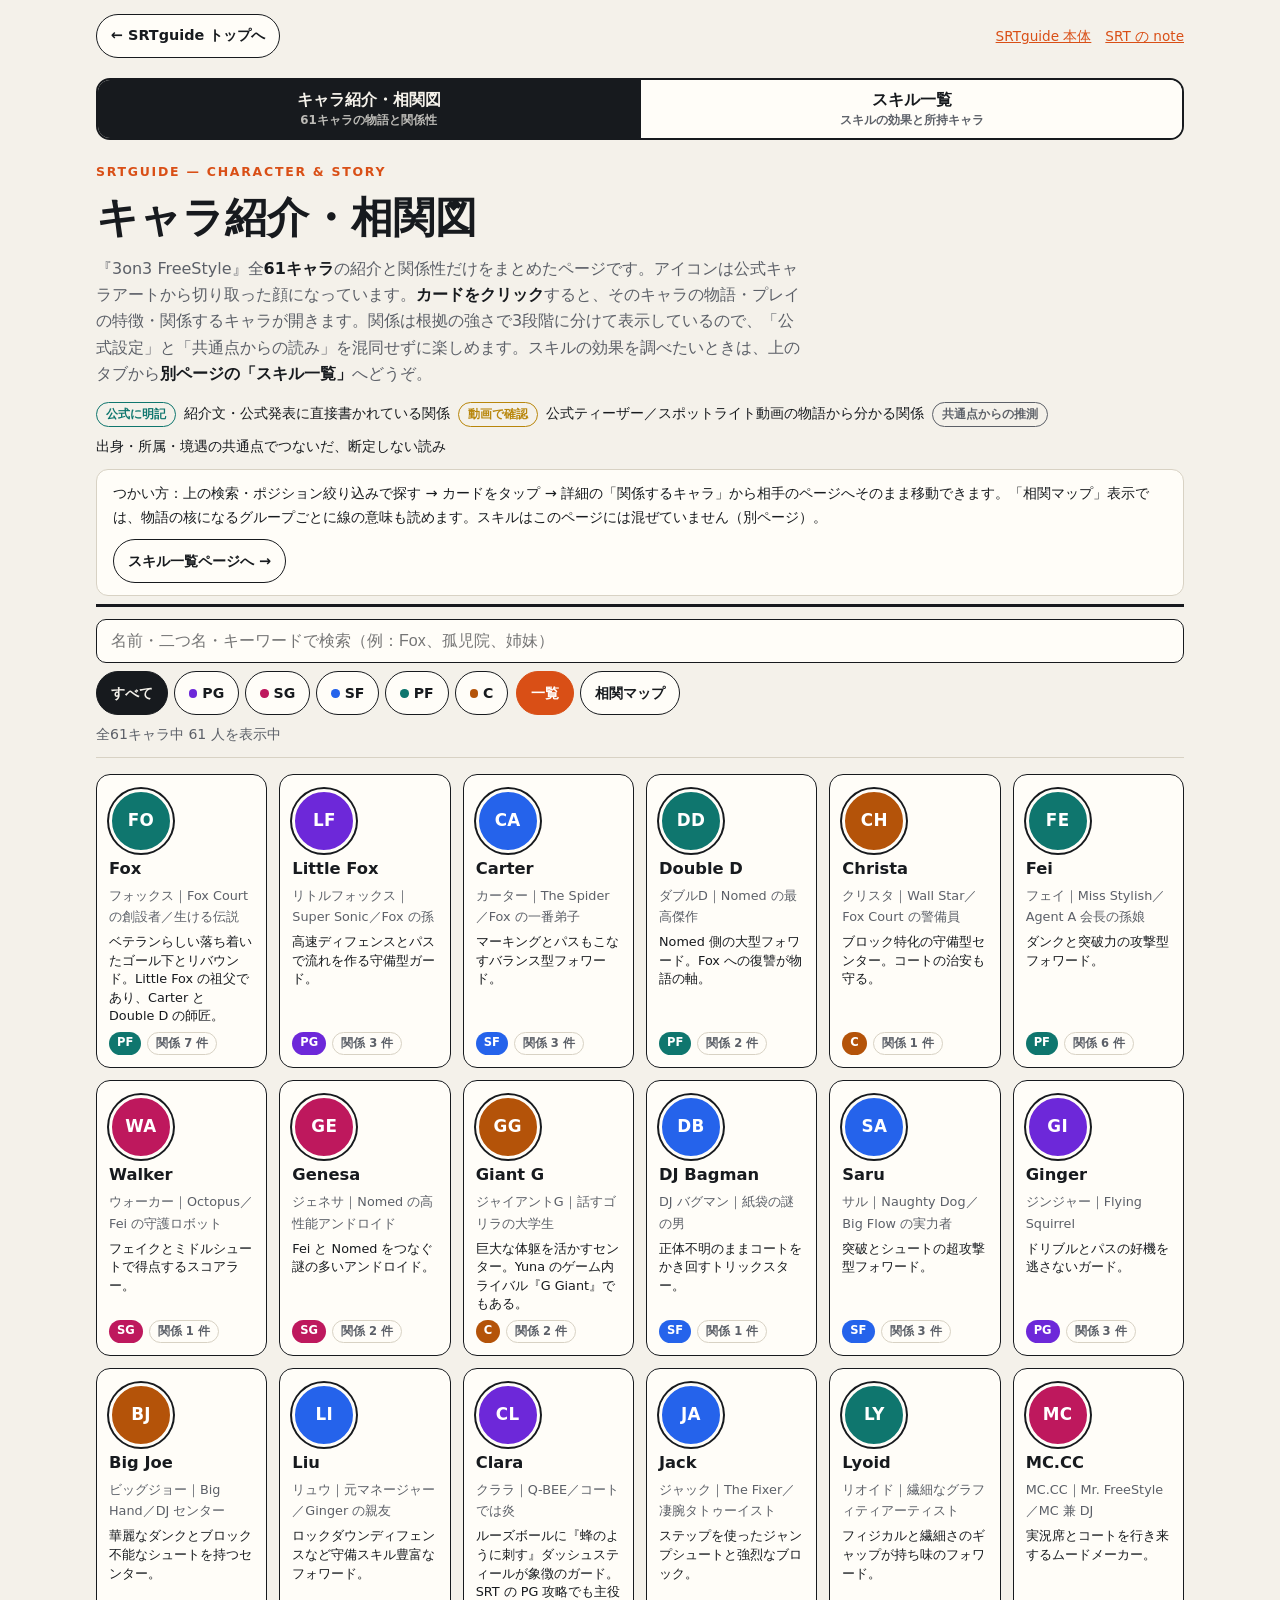
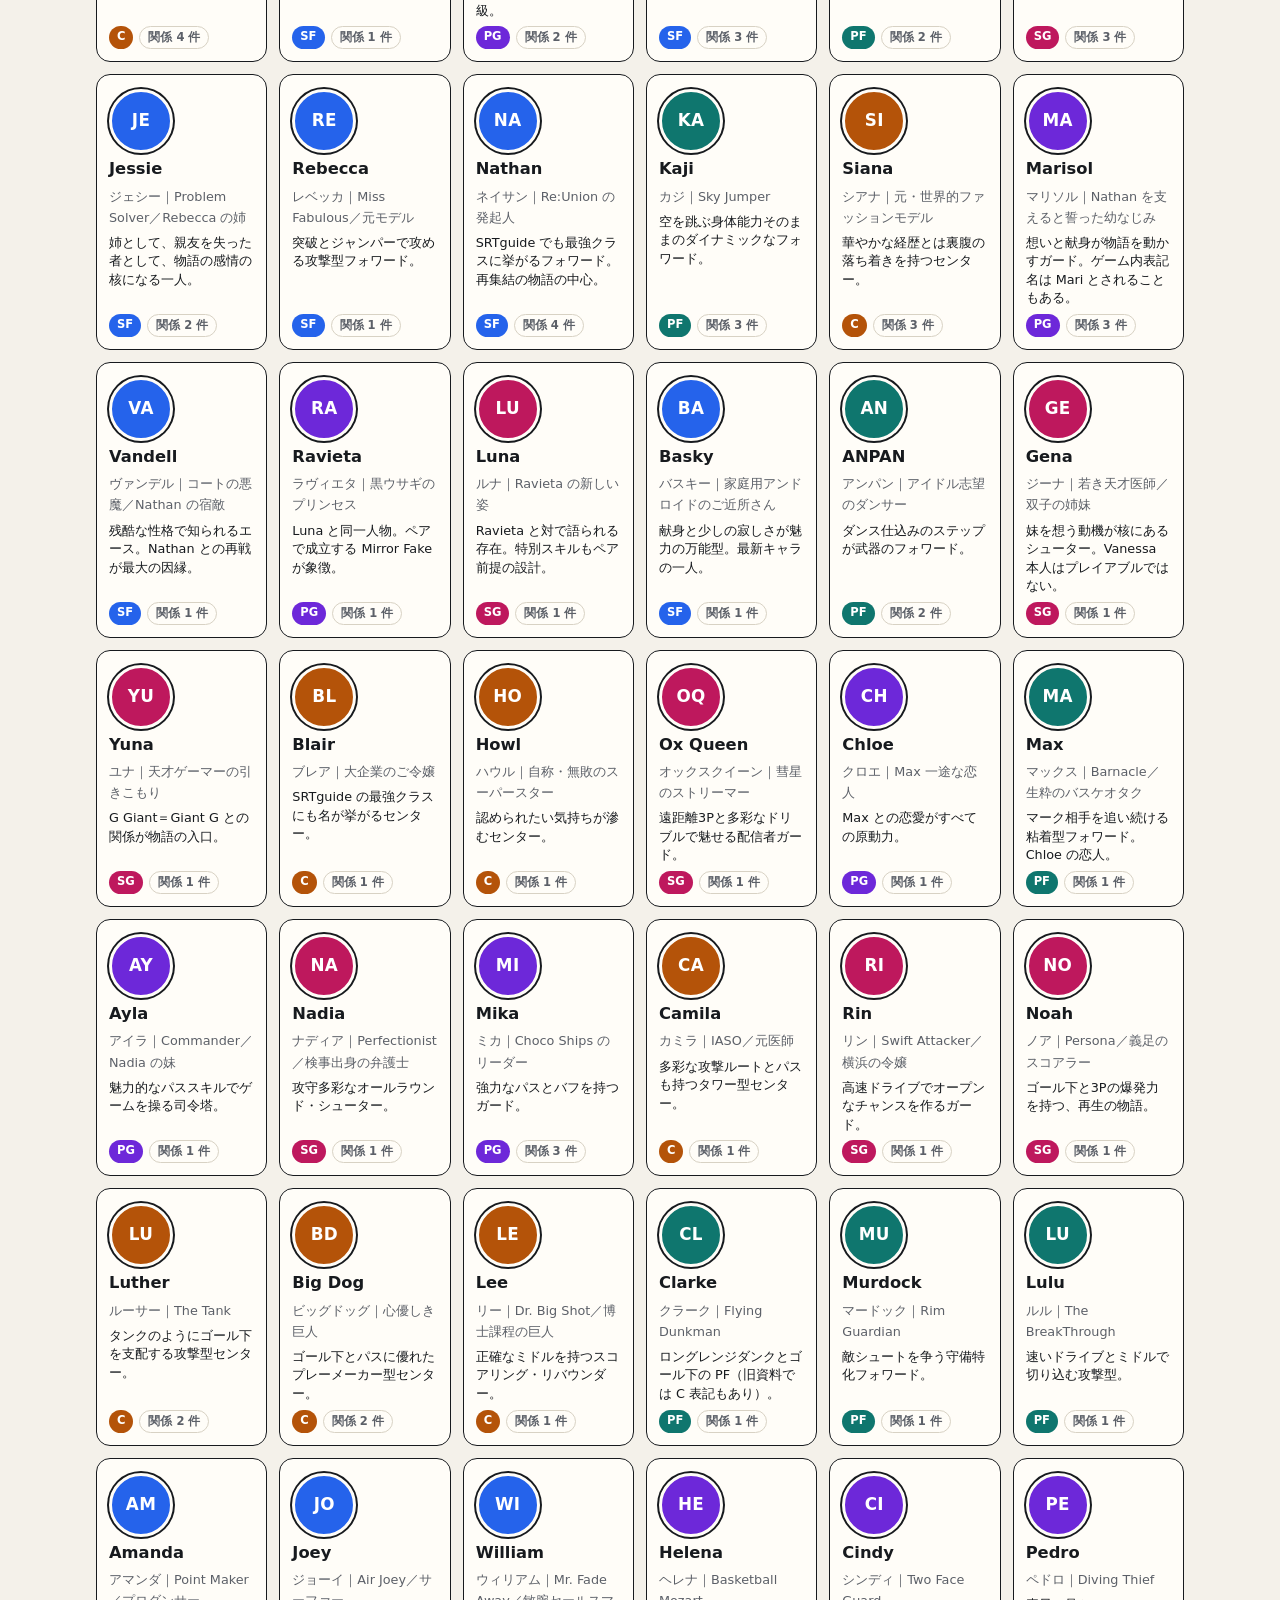
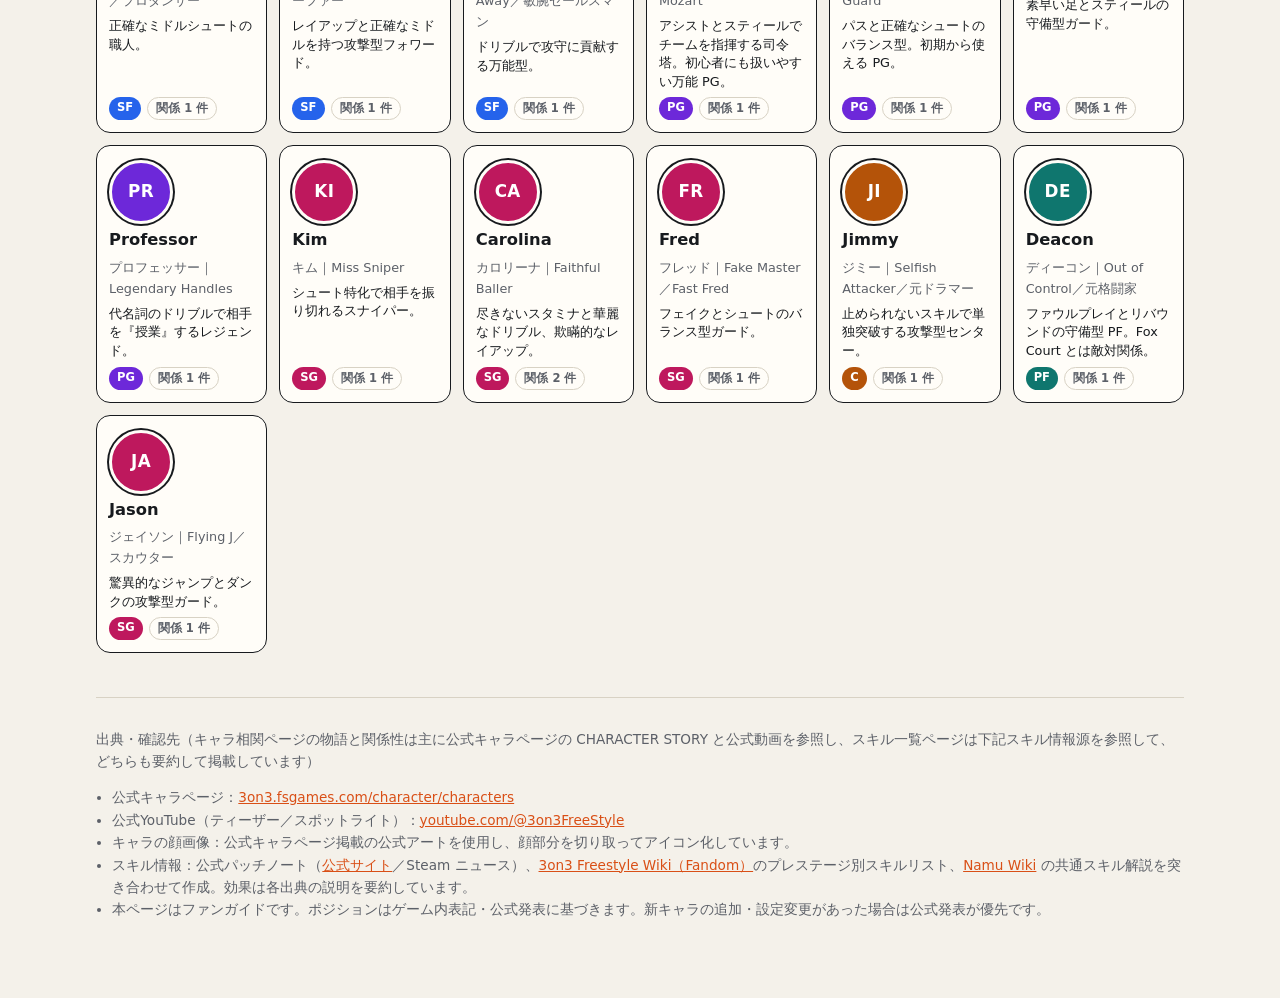
==== characters.html @ abc2b5dc "Add files via upload" ====
<!doctype html>
<html lang="ja">
<head>
<meta charset="utf-8">
<meta name="viewport" content="width=device-width, initial-scale=1, viewport-fit=cover">
<meta name="color-scheme" content="light dark">
<link rel="icon" href="data:,">
<title>キャラ相関 ／ スキル一覧 | SRTguide — 3on3 FreeStyle</title>
<!--
  SRTguide 追加ページ：キャラ相関とスキル一覧は別ページ構成。
  このファイル内では上部タブ＋ハッシュ（#characters / #skills）で2ページに分離。
  GitHub Pages (mirimaru/SRTguide) へ移すときは、#pageChars 部分を characters.html、
  #pageSkills 部分を skills.html に分けられる構造にしてある。
  CSS/JS はすべてこのファイル内。トップへは相対リンク index.html で戻る。
-->
<style>
  :root{
    --bg:#f4f1ea; --surface:#fffdf8; --surface2:#ece7db; --ink:#171a1e; --muted:#5c6068;
    --line:#d8d2c4; --accent:#d94f16; --accent-ink:#fff; --teal:#0f766e; --gold:#b8860b;
    --c:#b45309; --pf:#0f766e; --sf:#2563eb; --sg:#be185d; --pg:#6d28d9;
    --chip:#171a1e;
  }
  @media (prefers-color-scheme: dark){
    :root{ --bg:#101216; --surface:#1a1d22; --surface2:#24272e; --ink:#f2efe8; --muted:#a7adb8; --line:#33373f; --chip:#f2efe8; }
  }
  *{box-sizing:border-box}
  html{scroll-behavior:smooth}
  body{margin:0;background:var(--bg);color:var(--ink);font-family:"Hiragino Kaku Gothic ProN","Hiragino Sans","Noto Sans JP",system-ui,-apple-system,"Segoe UI",sans-serif;line-height:1.65}
  a{color:var(--accent)}
  button{font:inherit;cursor:pointer;min-height:44px}
  .wrap{max-width:1120px;margin:0 auto;padding:0 16px 64px}
  /* header */
  .topbar{display:flex;flex-wrap:wrap;gap:8px;align-items:center;justify-content:space-between;padding:14px 0 4px}
  .topbar a.back{display:inline-flex;align-items:center;min-height:44px;padding:6px 14px;border:1.5px solid var(--ink);border-radius:999px;color:var(--ink);text-decoration:none;font-weight:700;font-size:.9rem;background:var(--surface)}
  .topbar .ext{font-size:.85rem;display:flex;gap:14px;flex-wrap:wrap}
  .topbar .ext a{display:inline-flex;align-items:center;min-height:44px}
  header.hero{padding:22px 0 8px;border-bottom:3px solid var(--ink)}
  .kicker{font-weight:800;letter-spacing:.14em;font-size:.78rem;color:var(--accent);margin:0}
  h1{font-size:clamp(1.7rem,5.5vw,2.6rem);line-height:1.2;margin:.25em 0 .3em;font-weight:900}
  .lead{max-width:44em;color:var(--muted);margin:0 0 10px}
  .lead strong{color:var(--ink)}
  .legend{display:flex;flex-wrap:wrap;gap:8px;margin:14px 0 6px}
  .badge{display:inline-block;font-size:.72rem;font-weight:800;padding:2px 9px;border-radius:999px;border:1.5px solid currentColor;white-space:nowrap}
  .b-official{color:var(--teal)} .b-video{color:var(--gold)} .b-guess{color:var(--muted)}
  .howto{background:var(--surface);border:1px solid var(--line);border-radius:12px;padding:12px 16px;font-size:.9rem;margin:12px 0 0}
  /* toolbar */
  .toolbar{position:sticky;top:0;z-index:30;background:var(--bg);padding:12px 0 10px;border-bottom:1px solid var(--line)}
  .toolbar .row{display:flex;flex-wrap:wrap;gap:8px;align-items:center}
  .search{flex:1 1 220px;display:flex}
  .search input{flex:1;min-height:44px;padding:8px 14px;border:1.5px solid var(--ink);border-radius:10px;background:var(--surface);color:var(--ink);font-size:1rem}
  .seg{display:flex;flex-wrap:wrap;gap:6px}
  .seg button{border:1.5px solid var(--ink);background:var(--surface);color:var(--ink);border-radius:999px;padding:6px 14px;font-weight:700;font-size:.88rem}
  .seg button[aria-pressed="true"]{background:var(--ink);color:var(--bg)}
  .seg button .dot{display:inline-block;width:.6em;height:.6em;border-radius:50%;margin-right:.35em;vertical-align:baseline}
  .viewseg button[aria-pressed="true"]{background:var(--accent);border-color:var(--accent);color:#fff}
  .count{font-size:.88rem;color:var(--muted);margin:8px 0 0}
  /* grid */
  .grid{display:grid;grid-template-columns:repeat(auto-fill,minmax(158px,1fr));gap:12px;margin-top:16px}
  .card{border:1.5px solid var(--ink);border-radius:14px;background:var(--surface);padding:14px 12px 12px;text-align:left;color:var(--ink);display:flex;flex-direction:column;gap:6px;min-height:44px;transition:transform .12s ease}
  .card:hover{transform:translateY(-2px)}
  .card:focus-visible,.seg button:focus-visible,.search input:focus-visible{outline:3px solid var(--accent);outline-offset:2px}
  .avatar{width:64px;height:64px;border-radius:50%;display:flex;align-items:center;justify-content:center;font-weight:900;font-size:1.05rem;color:#fff;letter-spacing:.02em;position:relative;overflow:hidden;flex:none;border:3px solid var(--surface);box-shadow:0 0 0 2px var(--ink)}
  .avatar img{position:absolute;inset:0;width:100%;height:100%;object-fit:cover;display:block}
  .avatar.noimg img{display:none}
  .pos-C{background:var(--c)} .pos-PF{background:var(--pf)} .pos-SF{background:var(--sf)} .pos-SG{background:var(--sg)} .pos-PG{background:var(--pg)}
  .card .en{font-weight:900;font-size:1.02rem;line-height:1.25}
  .card .ja{font-size:.8rem;color:var(--muted)}
  .card .role{font-size:.8rem;line-height:1.45}
  .card .meta{display:flex;gap:6px;flex-wrap:wrap;margin-top:auto}
  .poschip{font-size:.72rem;font-weight:800;color:#fff;padding:1px 8px;border-radius:999px}
  .relcount{font-size:.72rem;font-weight:700;border:1px solid var(--line);border-radius:999px;padding:1px 8px;color:var(--muted)}
  .empty{padding:32px 0;color:var(--muted)}
  /* map view */
  .mapview{margin-top:16px;display:none;flex-direction:column;gap:16px}
  .cluster{background:var(--surface);border:1px solid var(--line);border-radius:14px;padding:16px}
  .cluster h3{margin:0 0 4px;font-size:1.08rem}
  .cluster p{margin:0 0 10px;color:var(--muted);font-size:.9rem;max-width:46em}
  .nodes{display:flex;flex-wrap:wrap;gap:8px}
  .node{border:1.5px solid var(--ink);background:var(--bg);color:var(--ink);border-radius:999px;padding:5px 14px 5px 6px;font-weight:700;font-size:.9rem;display:inline-flex;align-items:center;gap:8px}
  .node .nface{width:28px;height:28px;border-radius:50%;object-fit:cover;flex:none;background:var(--surface2)}
  .node small{font-weight:600;color:var(--muted)}
  .edges{margin:10px 0 0;padding:0;list-style:none;font-size:.88rem}
  .edges li{padding:7px 0;border-top:1px dashed var(--line);display:flex;flex-wrap:wrap;gap:8px;align-items:baseline}
  .edges .arrow{color:var(--accent);font-weight:900}
  /* drawer */
  .scrim{position:fixed;inset:0;background:rgba(10,10,12,.55);z-index:40;display:none}
  .scrim.open{display:block}
  .drawer{position:fixed;z-index:50;inset:auto 0 0 0;max-height:88dvh;overflow:auto;background:var(--surface);border-radius:20px 20px 0 0;border-top:3px solid var(--ink);padding:20px 18px 36px;display:none}
  .drawer.open{display:block}
  @media(min-width:760px){ .drawer{inset:0 0 0 auto;width:520px;max-height:none;border-radius:0;border-top:none;border-left:3px solid var(--ink)} }
  .drawer .head{display:flex;gap:14px;align-items:flex-start}
  .drawer .avatar{width:84px;height:84px;font-size:1.3rem;flex:none}
  /* skills view */
  .skillview{margin-top:16px;display:none;flex-direction:column;gap:12px}
  .skillnote{background:var(--surface);border:1px solid var(--line);border-radius:12px;padding:12px 16px;font-size:.9rem}
  .skillnote p{margin:0 0 6px}.skillnote p:last-child{margin:0}
  .skillcard{background:var(--surface);border:1.5px solid var(--ink);border-radius:14px;padding:14px 16px}
  .skillcard .shead{display:flex;flex-wrap:wrap;gap:8px;align-items:baseline}
  .skillcard h3{margin:0;font-size:1.08rem;line-height:1.3}
  .skillcard .sjp{color:var(--muted);font-size:.88rem;font-weight:700}
  .stype{font-size:.72rem;font-weight:800;padding:2px 9px;border-radius:999px;border:1.5px solid currentColor;white-space:nowrap}
  .st-common{color:var(--teal)} .st-unique{color:var(--accent)}
  .skillcard .seffect{margin:8px 0 0;font-size:.94rem}
  .skillcard .seffect.unverified{color:var(--muted)}
  .owners{display:flex;flex-wrap:wrap;gap:6px;margin-top:10px}
  .ownchip{display:inline-flex;align-items:center;gap:7px;border:1px solid var(--line);background:var(--bg);color:var(--ink);border-radius:999px;padding:3px 12px 3px 4px;font-weight:700;font-size:.85rem;min-height:36px}
  .ownchip img{width:26px;height:26px;border-radius:50%;object-fit:cover;flex:none;background:var(--surface2)}
  .ownchip:hover{border-color:var(--ink)}
  .dskills{display:flex;flex-wrap:wrap;gap:6px}
  .dskill{border:1.5px solid var(--ink);background:var(--bg);color:var(--ink);border-radius:999px;padding:5px 13px;font-weight:700;font-size:.86rem;min-height:40px}
  .dskill small{color:var(--muted);font-weight:600}
  .drawer h2{margin:0;font-size:1.5rem;line-height:1.25}
  .drawer .sub{color:var(--muted);font-size:.9rem}
  .close{margin-left:auto;flex:none;width:44px;height:44px;border-radius:50%;border:1.5px solid var(--ink);background:var(--surface);color:var(--ink);font-size:1.15rem;line-height:1}
  .drawer h3{font-size:1rem;margin:20px 0 6px;border-left:5px solid var(--accent);padding-left:8px}
  .drawer p{margin:0 0 8px}
  .facts{display:grid;grid-template-columns:repeat(auto-fit,minmax(140px,1fr));gap:8px;margin-top:12px}
  .fact{background:var(--surface2);border-radius:10px;padding:8px 12px;font-size:.88rem}
  .fact b{display:block;font-size:.72rem;letter-spacing:.08em;color:var(--muted)}
  .rellist{list-style:none;margin:0;padding:0;display:flex;flex-direction:column;gap:8px}
  .rellist li{border:1px solid var(--line);border-radius:12px;padding:10px 12px}
  .rellist .rhead{display:flex;flex-wrap:wrap;gap:8px;align-items:center}
  .rellist button.linklike{background:none;border:none;color:var(--accent);font-weight:800;padding:4px 2px;min-height:44px;font-size:1rem;text-decoration:underline}
  .rellist p{font-size:.9rem;color:var(--muted);margin:4px 0 0}
  .actions{display:flex;flex-wrap:wrap;gap:8px;margin-top:18px}
  .actions button,.actions a{border:1.5px solid var(--ink);border-radius:999px;padding:8px 16px;font-weight:700;background:var(--surface);color:var(--ink);text-decoration:none;display:inline-flex;align-items:center;min-height:44px;font-size:.9rem}
  .actions .primary{background:var(--accent);border-color:var(--accent);color:#fff}
  /* page separation: キャラ相関ページ / スキル一覧ページ */
  .pagenav{display:flex;gap:0;margin:16px 0 0;border:2px solid var(--ink);border-radius:14px;overflow:hidden;background:var(--surface)}
  .pagenav button{flex:1 1 0;min-height:56px;border:none;background:var(--surface);color:var(--ink);font-weight:900;font-size:1rem;padding:10px 8px;line-height:1.3}
  .pagenav button small{display:block;font-weight:700;font-size:.74rem;color:var(--muted);margin-top:2px}
  .pagenav button[aria-pressed="true"]{background:var(--ink);color:var(--bg)}
  .pagenav button[aria-pressed="true"] small{color:var(--bg);opacity:.75}
  .pagenav button + button{border-left:2px solid var(--ink)}
  .pagenav button:focus-visible{outline:3px solid var(--accent);outline-offset:-3px}
  .page[hidden]{display:none!important}
  .pagehero{padding:22px 0 8px;border-bottom:3px solid var(--ink)}
  .xlink{display:inline-flex;align-items:center;min-height:44px;padding:6px 14px;border:1.5px solid var(--ink);border-radius:999px;background:var(--surface);color:var(--ink);font-weight:800;font-size:.9rem;text-decoration:none;cursor:pointer}
  .skilltoolbar{position:sticky;top:0;z-index:30;background:var(--bg);padding:12px 0 10px;border-bottom:1px solid var(--line)}
  footer{margin-top:44px;border-top:1px solid var(--line);padding-top:16px;font-size:.85rem;color:var(--muted)}
  footer ul{padding-left:1.2em}
  @media (prefers-reduced-motion: reduce){ *{transition:none!important;scroll-behavior:auto!important} }
</style>
</head>
<body>
<div class="wrap">
  <nav class="topbar" aria-label="サイト内リンク">
    <a class="back" href="index.html">← SRTguide トップへ</a>
    <div class="ext">
      <a href="https://mirimaru.github.io/SRTguide/" target="_blank" rel="noopener">SRTguide 本体</a>
      <a href="https://note.com/clean_squid9881" target="_blank" rel="noopener">SRT の note</a>
    </div>
  </nav>

  <nav class="pagenav" aria-label="ページ切替（キャラ相関とスキル一覧は別ページです）">
    <button id="pageTabChars" aria-pressed="true">キャラ紹介・相関図<small>61キャラの物語と関係性</small></button>
    <button id="pageTabSkills" aria-pressed="false">スキル一覧<small>スキルの効果と所持キャラ</small></button>
  </nav>

  <div class="page" id="pageChars">
  <header class="hero">
    <p class="kicker">SRTGUIDE — CHARACTER &amp; STORY</p>
    <h1>キャラ紹介・相関図</h1>
    <p class="lead">『3on3 FreeStyle』全<strong>61キャラ</strong>の紹介と関係性だけをまとめたページです。アイコンは公式キャラアートから切り取った顔になっています。<strong>カードをクリック</strong>すると、そのキャラの物語・プレイの特徴・関係するキャラが開きます。関係は根拠の強さで3段階に分けて表示しているので、「公式設定」と「共通点からの読み」を混同せずに楽しめます。スキルの効果を調べたいときは、上のタブから<strong>別ページの「スキル一覧」</strong>へどうぞ。</p>
    <div class="legend" aria-label="根拠レベルの凡例">
      <span class="badge b-official">公式に明記</span><span style="font-size:.85rem">紹介文・公式発表に直接書かれている関係</span>
      <span class="badge b-video">動画で確認</span><span style="font-size:.85rem">公式ティーザー／スポットライト動画の物語から分かる関係</span>
      <span class="badge b-guess">共通点からの推測</span><span style="font-size:.85rem">出身・所属・境遇の共通点でつないだ、断定しない読み</span>
    </div>
    <div class="howto">つかい方：上の検索・ポジション絞り込みで探す → カードをタップ → 詳細の「関係するキャラ」から相手のページへそのまま移動できます。「相関マップ」表示では、物語の核になるグループごとに線の意味も読めます。スキルはこのページには混ぜていません（別ページ）。<br><button class="xlink" type="button" data-goto-skills style="margin-top:10px">スキル一覧ページへ →</button></div>
  </header>

  <div class="toolbar">
    <div class="row">
      <label class="search"><span style="position:absolute;left:-9999px">キャラ検索</span><input id="q" type="search" placeholder="名前・二つ名・キーワードで検索（例：Fox、孤児院、姉妹）" autocomplete="off"></label>
    </div>
    <div class="row" style="margin-top:8px">
      <div class="seg" id="posSeg" role="group" aria-label="ポジションで絞り込み">
        <button data-pos="ALL" aria-pressed="true">すべて</button>
        <button data-pos="PG" aria-pressed="false"><span class="dot" style="background:var(--pg)"></span>PG</button>
        <button data-pos="SG" aria-pressed="false"><span class="dot" style="background:var(--sg)"></span>SG</button>
        <button data-pos="SF" aria-pressed="false"><span class="dot" style="background:var(--sf)"></span>SF</button>
        <button data-pos="PF" aria-pressed="false"><span class="dot" style="background:var(--pf)"></span>PF</button>
        <button data-pos="C" aria-pressed="false"><span class="dot" style="background:var(--c)"></span>C</button>
      </div>
      <div class="seg viewseg" role="group" aria-label="表示切替">
        <button id="viewGrid" aria-pressed="true">一覧</button>
        <button id="viewMap" aria-pressed="false">相関マップ</button>
      </div>
    </div>
    <p class="count" id="count" aria-live="polite"></p>
  </div>

  <main>
    <section id="gridView"><div class="grid" id="grid"></div><p class="empty" id="empty" hidden>条件に合うキャラが見つかりませんでした。検索語やポジションを変えてみてください。</p></section>
    <section id="mapView" class="mapview" aria-label="相関マップ"></section>
  </main>
  </div><!-- /pageChars -->

  <div class="page" id="pageSkills" hidden>
  <header class="pagehero">
    <p class="kicker">SRTGUIDE — SKILL LIST</p>
    <h1>スキル一覧</h1>
    <p class="lead">キャラ相関とは<strong>別ページ</strong>の、スキルだけの一覧です。公開資料で確認できたスキルについて、<strong>効果</strong>と<strong>所持キャラ</strong>をまとめています。複数キャラが持つスキルは<strong>共通スキル</strong>として1件にまとめ、1キャラ（または特定ペア）だけのスキルは<strong>固有スキル</strong>として分けています。強さの評価は付けていません。</p>
    <div class="howto">つかい方：スキル名・効果の言葉（例：ダンク、パス、スティール）で検索し、共通／固有で絞り込めます。各スキルの「所持キャラ」をタップすると、キャラ相関のページへ移動してそのキャラの詳細が開きます。<br><button class="xlink" type="button" data-goto-chars style="margin-top:10px">← キャラ紹介・相関図ページへ</button></div>
  </header>

  <section id="skillView" class="skillview" aria-label="スキル一覧" style="display:flex">
      <div class="skillnote">
        <p><strong>収録範囲について：</strong>これは公開資料で確認できたスキルの一覧です。同名でも効果が別物のスキル（例：Tenacity、Spin Move）は混同しないよう分けて載せています。効果の公式説明が公開資料で確認できなかったスキルは、その旨を明記しています。</p>
        <p>固有スキルが公開資料で確認できなかったキャラは Carter / Christa / Fei / Carolina / Jimmy / Jason / Max / Luther / Clarke / Murdock / Lulu / Amanda / William / Pedro / Walker / Rebecca / Little Fox / Giant G / Kaji / Gena / Howl / Camila / Professor / Rin の24人です（Siana は1件のみ確認）。この24人のうち14人は共通スキルの所持者として登場しますが、Little Fox / Christa / Fei / Carolina / Jimmy / Pedro / Professor / Gena / Howl / Camila の10人は共通スキル側でも所持が確認できていません。</p>
      </div>
      <div class="skilltoolbar" style="display:flex;flex-wrap:wrap;gap:8px;align-items:center">
        <label class="search"><span style="position:absolute;left:-9999px">スキル検索</span><input id="sq" type="search" placeholder="スキル名・効果で検索（例：ダンク、パス、スティール）" autocomplete="off"></label>
        <div class="seg" id="typeSeg" role="group" aria-label="スキルの種類で絞り込み">
          <button data-type="ALL" aria-pressed="true">すべて</button>
          <button data-type="common" aria-pressed="false">共通スキル</button>
          <button data-type="unique" aria-pressed="false">固有スキル</button>
        </div>
      </div>
      <p class="count" id="scount" aria-live="polite" style="margin:0"></p>
      <div id="skillList" style="display:flex;flex-direction:column;gap:10px"></div>
      <p class="empty" id="sempty" hidden>条件に合うスキルが見つかりませんでした。検索語を変えてみてください。</p>
    </section>
  </div><!-- /pageSkills -->

  <footer>
    <p>出典・確認先（キャラ相関ページの物語と関係性は主に公式キャラページの CHARACTER STORY と公式動画を参照し、スキル一覧ページは下記スキル情報源を参照して、どちらも要約して掲載しています）</p>
    <ul>
      <li>公式キャラページ：<a href="https://3on3.fsgames.com/character/characters" target="_blank" rel="noopener">3on3.fsgames.com/character/characters</a></li>
      <li>公式YouTube（ティーザー／スポットライト）：<a href="https://www.youtube.com/@3on3FreeStyle" target="_blank" rel="noopener">youtube.com/@3on3FreeStyle</a></li>
      <li>キャラの顔画像：公式キャラページ掲載の公式アートを使用し、顔部分を切り取ってアイコン化しています。</li>
      <li>スキル情報：公式パッチノート（<a href="https://3on3.fsgames.com/character/characters" target="_blank" rel="noopener">公式サイト</a>／Steam ニュース）、<a href="https://3on3-freestyle.fandom.com/wiki/Characters" target="_blank" rel="noopener">3on3 Freestyle Wiki（Fandom）</a>のプレステージ別スキルリスト、<a href="https://en.namu.wiki/w/3on3%20%ED%94%84%EB%A6%AC%EC%8A%A4%ED%83%80%EC%9D%BC" target="_blank" rel="noopener">Namu Wiki</a> の共通スキル解説を突き合わせて作成。効果は各出典の説明を要約しています。</li>
      <li>本ページはファンガイドです。ポジションはゲーム内表記・公式発表に基づきます。新キャラの追加・設定変更があった場合は公式発表が優先です。</li>
    </ul>
  </footer>
</div>

<div class="scrim" id="scrim"></div>
<aside class="drawer" id="drawer" role="dialog" aria-modal="true" aria-labelledby="dName" hidden></aside>

<script>
"use strict";
/* ============ DATA: 公式キャラページの紹介文を要約。関係は edges で一元管理 ============ */
var CHARS = [
 // id, en, ja, pos, nickname/role, hometown, group, story(JP要約), play
 ["fox","Fox","フォックス","PF","Fox Court の創設者／生ける伝説","アメリカ","fox","Fox Court を作ったストリートボールの伝説。Nomed の脅威からコートを守るため一度は去ったが、仲間がコートを失ったと知り帰還を決意。コート上では威厳あるベテラン、コート外では少し抜けた近所のおじいちゃんのような人柄。","ベテランらしい落ち着いたゴール下とリバウンド。Little Fox の祖父であり、Carter と Double D の師匠。"],
 ["littlefox","Little Fox","リトルフォックス","PG","Super Sonic／Fox の孫","Chicago, Illinois","fox","祖父 Fox と裏庭でバスケをして育った。留学先で Big Dog から祖父の失踪を聞き Fox Court へ急行。Agent A との関係を疑い復讐に燃えたが、Carter に諭され、新しい Fox Court を作り祖父の名誉を取り戻すと誓う。","高速ディフェンスとパスで流れを作る守備型ガード。"],
 ["carter","Carter","カーター","SF","The Spider／Fox の一番弟子","Killeen, Texas","fox","かつて NBA スーパースターだった Fox の最初の弟子。名声に溺れて Fox とスラムの記憶から離れ、足首の怪我で引退後は財産を使い果たし路上生活へ。スラムに戻り、Fox を思い出して再び連絡を取ろうとする。","マーキングとパスもこなすバランス型フォワード。"],
 ["doubled","Double D","ダブルD","PF","Nomed の最高傑作","アメリカ","nomed","若い頃は Fox の愛弟子で将来を嘱望されたが、心臓病で Fox にも未来にも見放された。Nomad 会長の提案で強化心臓を与えられ、復讐のための適応訓練と実験を経て Nomed の最高傑作に。Fox のすべてを壊そうとしている。","Nomed 側の大型フォワード。Fox への復讐が物語の軸。"],
 ["christa","Christa","クリスタ","C","Wall Star／Fox Court の警備員","ドイツ・ミュンヘン","fox","ドイツ軍の教官だったバスケ好き。退役後に渡米し、真っ先に FOX Court へ。ちょうど暴力事件多発で警備員の募集があり、そのままストリートボーラー兼警備員になった。","ブロック特化の守備型センター。コートの治安も守る。"],
 ["fei","Fei","フェイ","PF","Miss Stylish／Agent A 会長の孫娘","Hong Kong","nomed","Agent A 会長の孫娘。父（現社長）の机で Fox Court に関する秘密文書を見つけ、父の企みを探るため正体を隠して Fox Court に潜入。美貌と華麗なプレーで迎え入れられたが、真実を隠し続ける立場に苦悩する。","ダンクと突破力の攻撃型フォワード。"],
 ["walker","Walker","ウォーカー","SG","Octopus／Fei の守護ロボット","Hong Kong","nomed","Agent A の孫娘 Fei を見守る巨漢の守護者。その正体は Fei の安全のためにプログラムされたロボット。Fei が Agent A の意思に背くと真っ先に諭す役目も担う。","フェイクとミドルシュートで得点するスコアラー。"],
 ["genesa","Genesa","ジェネサ","SG","Nomed の高性能アンドロイド","—（Nomed 研究施設）","nomed","もともとは Fei を守り、友達になるために作られたアンドロイド。Fei の死後は Nomed 社で多目的の高性能アンドロイドとして再誕し、研究施設の警備などを担当。その中核システムは Nomed 会長しか触れられない最高機密とされる。","Fei と Nomed をつなぐ謎の多いアンドロイド。"],
 ["giantg","Giant G","ジャイアントG","C","話すゴリラの大学生","—（Nomed 実験施設出身）","nomed","Nomed 社の実験動物プロジェクトの被験体だったゴリラ。実験で人間を超える知能を得て、動物虐待を訴えて自由を獲得。今は大学生として自由を謳歌する。実験ケージの小さなTVで見たバスケが、ストリートボーラーになるきっかけ。バナナで何とかなると信じている。","巨大な体躯を活かすセンター。Yuna のゲーム内ライバル『G Giant』でもある。"],
 ["djbagman","DJ Bagman","DJ バグマン","SF","紙袋の謎の男","不明","nomed","頭の紙袋も正体も謎だらけの男。有名スター説、大物説など噂は多いが証明されたものはない。『夢に招いた者に特別な体験を与える』という噂だけは共通している。旧友 Saru と Day Dreamer のコートを再建するため Big Flow に来た。","正体不明のままコートをかき回すトリックスター。"],
 ["saru","Saru","サル","SF","Naughty Dog／Big Flow の実力者","不明","bigflow","Big Flow の有名ストリートボーラー。人付き合いを避けてきたが、Ginger と Big Joe とチームになった。そのトレードマークは感情がないような皮肉な表情。Ginger と Big Joe は彼の正体をいまだに探っている。","突破とシュートの超攻撃型フォワード。"],
 ["ginger","Ginger","ジンジャー","PG","Flying Squirrel","Paris, France","bigflow","フランスの大学生。大学1年でストリートボールに恋し、Big Flow で Saru・Big Joe とチームを組む。Saru の正体への疑問を抱え続け、Big Joe と一緒に謎解きを続けている。Liu のリハビリを支えた人物でもある。","ドリブルとパスの好機を逃さないガード。"],
 ["bigjoe","Big Joe","ビッグジョー","C","Big Hand／DJ センター","アメリカ","bigflow","アメリカ人 DJ。音楽とリズミカルなストリートバスケを愛し、Big Flow で Saru・Ginger と出会ってチームの連勝を支える。Saru の正体には疑いの目を向け、Ginger と謎を解こうとしている。Clara の旧友でもある。","華麗なダンクとブロック不能なシュートを持つセンター。"],
 ["liu","Liu","リュウ","SF","元マネージャー／Ginger の親友","中国","bigflow","プロを目指したが終わらない競争に疲れ、情熱を置いてマネージャーになった。怪我のリハビリ中だった Ginger と出会い、その前向きさに影響されて再びコートへ。親友 Ginger と Big Flow を最高のチームにするのが新しい夢。","ロックダウンディフェンスなど守備スキル豊富なフォワード。"],
 ["clara","Clara","クララ","PG","Q-BEE／コートでは炎","—（留学先から帰国）","bigflow","留学でバスケと友達から離れていた。内気な大学生でありながらコートでは炎のように変わる『Q-BEE』時代を懐かしみ、学業のために我慢してきた。Nomad 主催大会の放送で旧友 Big Joe と Jack を見つけ、衝動を抑えきれず帰国の飛行機を予約した。","ルーズボールに『蜂のように刺す』ダッシュスティールが象徴のガード。SRT の PG 攻略でも主役級。"],
 ["jack","Jack","ジャック","SF","The Fixer／凄腕タトゥーイスト","アメリカ","fixer","有名タトゥーイストであり、裏では『The Fixer』として揉め事を解決する仕事人。数年前、忠義の欠如で友を失った挫折から、『忠義』のためなら家族と友達を守るため何でもする。MC.CC のパートナーで、Lyoid ともフィクサー仲間。","ステップを使ったジャンプシュートと強烈なブロック。"],
 ["lyoid","Lyoid","リオイド","PF","繊細なグラフィティアーティスト","—","fixer","大柄で強面だが、グラフィティを愛する繊細なストリートアーティスト。見た目で誤解されがち。Jack と MC.CC とフィクサーとして潜入系の仕事もこなす。傷つきやすいが、褒められるとすぐ明るくなる単純な性格。","フィジカルと繊細さのギャップが持ち味のフォワード。"],
 ["mccc","MC.CC","MC.CC","SG","Mr. FreeStyle／MC 兼 DJ","—","fixer","MC・DJ としてライブを盛り上げる才能人で、予測不能な動きの優れたプレイヤーでもある。フィクサー Jack（JACK THE PINK）のパートナーで、実況の腕前でも知られる。アイドル志望 ANPAN のダンス動画を偶然撮り、NOMED 大会の祝賀ステージ歌手に推薦したのも彼。","実況席とコートを行き来するムードメーカー。"],
 ["jessie","Jessie","ジェシー","SF","Problem Solver／Rebecca の姉","—","fixer","Rebecca の姉で、Fei の親友だった美しいアスリート。明るく魅力的な性格の裏に深い悲しみを隠す。事故で親友 Fei を救えなかった後悔から、『Problem Solver』として仲間と人助けをするようになった。それが Fei への贖罪だと信じて。","姉として、親友を失った者として、物語の感情の核になる一人。"],
 ["rebecca","Rebecca","レベッカ","SF","Miss Fabulous／元モデル","Los Angeles, California","fixer","元モデル。3on3 をしていた最愛の妹を失ったことが、ストリートバスケを始めるきっかけ。妹の思い出のために始めたが、自身の才能に気づき、試合を引っ張るディーバへと成長した。姉は Problem Solver の Jessie。","突破とジャンパーで攻める攻撃型フォワード。"],
 ["nathan","Nathan","ネイサン","SF","Re:Union の発起人","—（孤児院出身）","reunion","孤児院で育ち、幼なじみたちとチームを作って大会を総なめにした。プロを目指したが届かず、仲間も現実のためにバスケを離れた。それでも諦めずストリートへ。古い写真をきっかけに、最高のチームをもう一度作るため仲間を探す旅『Re:Union』を始める。大学時代のライバル Vandell に故意に怪我をさせられ、プロの夢を壊された過去も持つ。","SRTguide でも最強クラスに挙がるフォワード。再集結の物語の中心。"],
 ["kaji","Kaji","カジ","PF","Sky Jumper","—（孤児院出身）","reunion","Nathan たちと同じ孤児院で育った。家族を失い沈んでいた頃、幼なじみとのバスケに生きる意味を見つけた。だが仲間が一人ずつ孤児院を去り、残された Kaji はバスケへの興味を失い、高層ビルを跳ぶ『Sky Jumper』の動画クリエイターに。屋上や壁に旧チームの名を書き、旧ユニフォームを着て跳ぶ——先に連絡しない『静かな反乱』を続けている。","空を跳ぶ身体能力そのままのダイナミックなフォワード。"],
 ["siana","Siana","シアナ","C","元・世界的ファッションモデル","—（孤児院出身）","reunion","Nathan と孤児院で育った幼なじみ。手作りのヘッドバンドやリボンを友達と飾り合う、分け合う喜びを知る子だった。孤児院を出て世界的ファッションモデルとして頂点を極めたが、ある日予告なく引退し世界と縁を切った。数年後、静かな市場のカートを押す彼女らしい姿が目撃されている。","華やかな経歴とは裏腹の落ち着きを持つセンター。"],
 ["marisol","Marisol","マリソル","PG","Nathan を支えると誓った幼なじみ","—（孤児院出身）","reunion","Nathan と同じ孤児院で育った。誰にもからかわれず本当に理解してくれたのは Nathan だけで、彼とだけは素の自分でいられた。友達以上の想いを何度も伝えようとしたが、Nathan は親友としか見ておらず、失恋を抱えている。彼が苦しむ時は支えると誓っている。","想いと献身が物語を動かすガード。ゲーム内表記名は Mari とされることもある。"],
 ["vandell","Vandell","ヴァンデル","SF","コートの悪魔／Nathan の宿敵","—","reunion","大学リーグで Nathan の強大なライバルだった男で、今はプロ3部チームのエース。Nathan への憎しみから大勢の観客の前で故意に怪我をさせ、彼のプロの夢を壊した張本人。その後は行く手を阻むものを壊すことだけが喜びだったが、Nomad バスケリーグのゲスト解説に招かれ、運命が再び Nathan と引き合わせる。","残酷な性格で知られるエース。Nathan との再戦が最大の因縁。"],
 ["ravieta","Ravieta","ラヴィエタ","PG","黒ウサギのプリンセス","白ウサギの惑星","cosmic","黒ウサギのプリンセス。婚約者の白ウサギ王子 Jefferson を愛していたが、自分の小さな体と性格が彼に釣り合わないと悩んでいた。Jefferson が惑星から消えた後、自分を責め、彼の隣に立つため姿と性格を変えて『Luna』として新しい人生を選んだ。","Luna と同一人物。ペアで成立する Mirror Fake が象徴。"],
 ["luna","Luna","ルナ","SG","Ravieta の新しい姿","白ウサギの惑星","cosmic","黒ウサギのプリンセス Ravieta が、消えた婚約者 Jefferson の隣に立つために姿と性格を変えて生まれた新しい名前と人生。その愛を勝ち取るため、人間界のプリンセスとして降りてきたとも語られる。","Ravieta と対で語られる存在。特別スキルもペア前提の設計。"],
 ["basky","Basky","バスキー","SF","家庭用アンドロイドのご近所さん","—","solo","もともと家庭用アンドロイド。若主人がバスケを始めた日からコートに足を踏み入れた。少年が『できない』と倒れるたび、練習映像から成功した瞬間だけを選び毎晩見せ続けた。『一緒にやろう』と言われた日から体は少しずつバスケ用に改造され、名前は basket と飼い犬の名の合成に。近所の買い物や子供のシュート練習を手伝う人気者だが、毎週届く家族写真に自分だけ写っていないことは誰にも言っていない。","献身と少しの寂しさが魅力の万能型。最新キャラの一人。"],
 ["anpan","ANPAN","アンパン","PF","アイドル志望のダンサー","—","solo","アイドルを夢見る少女。バスケを使った創作ダンスを踊っていたところを MC.CC に偶然撮影された。その映像が NOMED 大会の祝賀ステージ歌手探しに刺さり、推薦されて 3on3 大会で念願のデビューステージを掴んだ。","ダンス仕込みのステップが武器のフォワード。"],
 ["gena","Gena","ジーナ","SG","若き天才医師／双子の姉妹","—","solo","Vanessa と双子の姉妹として生まれ、お互いなしでは息もできないほどだった。事故で両親を失い、体の弱い Vanessa は孤児院へ、Gena は別の家に養子へ。曖昧な姉妹の記憶を抱えたまま、卓越した才能で若くして医師になった。その理由は、弱い妹 Vanessa のためかもしれない。","妹を想う動機が核にあるシューター。Vanessa 本人はプレイアブルではない。"],
 ["yuna","Yuna","ユナ","SG","天才ゲーマーの引きこもり","—","solo","極度の人見知りで部屋にこもるが、生まれつきのゲームの天才で常にランキング上位。現実の困難をゲームのミッションと考えて乗り越えてきた。謎のユーザー『G Giant』をライバル視していたが、彼が突然消えて落ち込み、戻ってきた時に『友達だった』と気づいた。DMを送ると Fox Court への招待が届き、真の友達になるため人知れずバスケの練習を始める。","G Giant＝Giant G との関係が物語の入口。"],
 ["blair","Blair","ブレア","C","大企業のご令嬢","—","solo","大企業のお嬢様。大切に育てられ世間知らずだが、とても優しい。時にラグビーボールのように跳ねて予測不能。『センターはリーダーだから』とセンターにこだわる少し変わった子で、悪気なく毒舌を放つこともあるが、生まれつきの無邪気さで誰にも嫌われない。気品あるスポーツを一通り習ってきたバスケ初心者で、勝ちたい情熱が時にラッキースコアを呼ぶ。","SRTguide の最強クラスにも名が挙がるセンター。"],
 ["howl","Howl","ハウル","C","自称・無敗のスーパースター","アメリカ（Miami 出身）","solo","『1on1 無敗のストリートスーパースター』。活動の場を広げようと Miami を離れ Fox Court のある New York へ。だが NY では誰も彼を知らず、プライドは深く傷ついた。実力は相変わらずスーパースター級なのに、今は少しすねている。","認められたい気持ちが滲むセンター。"],
 ["oxqueen","Ox Queen","オックスクイーン","SG","彗星のストリーマー","中国","solo","コミュニティに彗星のごとく現れたストリーマー。天性の魅力で動画は軒並み爆発的な再生数。Big Flow コートに行けば会えるという噂にファンが集まる。大好きなストリート文化と仲間のために全力で、チャンネル登録者は日に日に増えている。","遠距離3Pと多彩なドリブルで魅せる配信者ガード。"],
 ["chloe","Chloe","クロエ","PG","Max 一途な恋人","アメリカ","solo","容姿ばかり気にしていた普通の女子高生だったが、Max との出会いで人生が一変。Max の気を引くためバスケを学び、紆余曲折の末ついに恋人に。Max に関することでは度を越して大騒ぎしトラブルも起こすが、無垢な Max とは相性が良く、その一途な愛は毎日続いている。","Max との恋愛がすべての原動力。"],
 ["max","Max","マックス","PF","Barnacle／生粋のバスケオタク","New York City, New York","solo","5歳からのバスケフリーク。虚弱体質で長くゲームとTVでしかバスケに触れられなかった。有名選手が FS Town に来始めると会いたくて転校。観戦中の試合に急きょ起用されて予想外の好プレーを見せ、観客席からコート上の選手になった。勝利への渇望は尽きない。","マーク相手を追い続ける粘着型フォワード。Chloe の恋人。"],
 ["ayla","Ayla","アイラ","PG","Commander／Nadia の妹","アメリカ","solo","Nadia の妹で、姉とは正反対。名声よりエリートバスケとお金を好む。成功した姉 Nadia に劣等感を抱えてきた。今は、姉が果たせなかった Fox Court の復活を自分のマネジメント力で成し遂げ、姉に痛烈な一撃を与える機会を狙っている。","魅力的なパススキルでゲームを操る司令塔。"],
 ["nadia","Nadia","ナディア","SG","Perfectionist／検事出身の弁護士","Canada","solo","有名な検事出身の弁護士。法廷では氷のように冷たいが、バスケコートでは炎のように燃える。法廷闘争が終わるとそのままストリートへ直行。復讐マッチを挑んでくる者もいるが、完璧なプレーで常に返り討ちにする。妹 Ayla とは対照的な姉。","攻守多彩なオールラウンド・シューター。"],
 ["mika","Mika","ミカ","PG","Choco Ships のリーダー","日本","solo","世界的人気アイドルグループ『Choco Ships』のリーダー鈴木ミカ。ストリートバスケ界のアイドルでもある。美しさや才能以上に、その前向きさが皆に愛される理由。Ftube や TV、チャリティイベントで良い影響を与えようとし、Agent-A イベントの収益を貧しいコミュニティへ全額寄付したこともある。","強力なパスとバフを持つガード。"],
 ["camila","Camila","カミラ","C","IASO／元医師","Spain","solo","眩しい容姿と魅力で幼い頃から人に囲まれ、皆を幸せにする方法を考えて医学の道へ進み医師になった。昼は患者に希望を与え、夜はパーティで楽しむ毎日。ある日帰り道に Big Flow の試合を見て魅了され、数年前に病院で一緒にバスケをした少年の日の高揚を思い出し、コートに足を踏み入れた。","多彩な攻撃ルートとパスも持つタワー型センター。"],
 ["rin","Rin","リン","SG","Swift Attacker／横浜の令嬢","日本・横浜","solo","日本の富豪の家の一人娘。幼い頃から高度な教育を強いられてきたが、交換留学で初めて自由な生活を知った。その体験からアメリカに残り自立する道を探し、『アイドルスターになれば住める』という愉快な発想でトレーナーを探すと、バスケの才能を見出されてストリート大会へ導かれた。","高速ドライブでオープンなチャンスを作るガード。"],
 ["noah","Noah","ノア","SG","Persona／義足のスコアラー","Sweden","solo","将来有望な選手だったが、事故で片脚を失った。脚以上に深い傷は、応援していた人々が事故後に去ったこと。芸術で鬱屈を慰めて過ごす Noah の前に Fei が現れ、バスケの実力を試すためロボット義足を与えてリハビリを任せた。再びバスケができると知り、去った人々への憎しみとリハビリへの意志で燃えている。","ゴール下と3Pの爆発力を持つ、再生の物語。"],
 ["luther","Luther","ルーサー","C","The Tank","New Orleans, Louisiana","classic","ラップスターの強面の下に、高学歴で政治意識の高い青年が隠れている。10代でハリケーン・カトリーナを経験し世界観が一変。怒りと攻撃性の外見とは裏腹に大学卒業生で社会活動家。ストレス発散はバスケコートで。","タンクのようにゴール下を支配する攻撃型センター。"],
 ["bigdog","Big Dog","ビッグドッグ","C","心優しき巨人","Chicago, Illinois","classic","シカゴの厳しい路上で育ち、10代でストリートボールに情熱を見つけ、多くの友を奪った暴力から距離を置いた。威圧的な体躯とは裏腹に、心優しい巨人で、路上生活で得たシンプルな知恵を持つ。Little Fox に祖父失踪を知らせた人物。","ゴール下とパスに優れたプレーメーカー型センター。"],
 ["lee","Lee","リー","C","Dr. Big Shot／博士課程の巨人","中国出身","classic","穏やかな巨人。博士課程の学生で、重い学業のストレス発散にストリートボールを使う。5歳で中国からアメリカ人夫婦に養子に迎えられ、その幸運を当然と思っていない。ドライなユーモアの持ち主で、コートでは圧倒的な存在感。","正確なミドルを持つスコアリング・リバウンダー。"],
 ["clarke","Clarke","クラーク","PF","Flying Dunkman","Los Angeles, California","classic","映画なら『体育会系 vs オタク』の体育会系そのもの。筋肉質で厚かましく、傲慢で自信家、ユーモアはほぼなし。バスケこそ人生で、伝統的なセミプロだけでなくストリートでも実力を証明したい。特に Joey をライバル視する。友達は少ないが、実力と献身は仲間に認められている。","ロングレンジダンクとゴール下の PF（旧資料では C 表記もあり）。"],
 ["murdock","Murdock","マードック","PF","Rim Guardian","London, England","classic","ロンドン経由でアメリカに移住。攻撃的なパンクの態度と無礼な物腰は大半が演出。だが Murdock を怒らせると、イギリス人がいつも礼儀正しいわけではないと分かる。SRTguide でもブロック力で最高評価の選択肢。","敵シュートを争う守備特化フォワード。"],
 ["lulu","Lulu","ルル","PF","The BreakThrough","Leavenworth County, Kansas","classic","大きな美しい体躯に負けない大きな個性。軍人家庭でアメリカ各地（主に南部）を転々とし、南部訛りと人懐っこさ、体に悪そうな食べ物への愛が育った。","速いドライブとミドルで切り込む攻撃型。"],
 ["amanda","Amanda","アマンダ","SF","Point Maker／プロダンサー","Berkeley, California","classic","バークレーの自由な空気からの移住者で、70年代風の大きな髪とフレアのレトロな雰囲気。プロの訓練を受けたダンサーで仕事経験もあるが、大ブレイクを待っている。体型維持にはダンスの次にバスケが一番、とコートに立つ。","正確なミドルシュートの職人。"],
 ["joey","Joey","ジョーイ","SF","Air Joey／サーファー","New York City, New York","classic","NY 経由の南カリフォルニア育ち、自信家で陽気なセミ・サーファー。ストリートボールが人生で、サーフィンも人生という男。深くはないが矛盾の人で、ハードでフェアなプレーと限界への挑戦を信じる。バスケと下手なジョークが何より好き。Clarke のライバル。","レイアップと正確なミドルを持つ攻撃型フォワード。"],
 ["william","William","ウィリアム","SF","Mr. Fade Away／敏腕セールスマン","Bel Air, California","classic","名前を挙げれば何でも売れる早口セールスマン。商品は常に合法で、車・家電・電子機器を渡り歩く。映画業界の家庭で裕福に育ったが、親に頼らず自分の財産を築くと決めている。","ドリブルで攻守に貢献する万能型。"],
 ["helena","Helena","ヘレナ","PG","Basketball Mozart","Oakland, California","classic","魅力たっぷりのスケーターガールで、他人が抱く先入観を壊すのを楽しむ。プロ入りした2人の兄がいてバスケへの執着にも納得がいく。女の子らしく見せたかと思えばタフに振る舞い、男扱いされれば着飾ってドアを開けさせる——その両面性が魅力。","アシストとスティールでチームを指揮する司令塔。初心者にも扱いやすい万能 PG。"],
 ["cindy","Cindy","シンディ","PG","Two Face Guard","Westchester County, New York","classic","NY 近郊の静かな郊外育ちだが、自分はシティガールだと思い込み、タフな外見と『学校なんて』な態度を装う。その内側は良い子だが、トゲのある外層を剥がそうとする時は注意。ハイタッチは絶対にNG。","パスと正確なシュートのバランス型。初期から使える PG。"],
 ["pedro","Pedro","ペドロ","PG","Diving Thief","Los Angeles, California","classic","タコス屋の短身コックで、6フィートに遠く及ばないが、コートに立てば別人のスター選手。普段は冷静でフレンドリー（忙しい仕事をこなすにはそれが必要）だが、たまに癇癪を起こす。怒りは長く続かず、人生は短いのだから。","素早い足とスティールの守備型ガード。"],
 ["professor","Professor","プロフェッサー","PG","Legendary Handles","USA, Oregon","classic","Grayson『THE PROFESSOR』Boucher。本物のストリートボール界のアイコンで、最も称賛される選手の一人。バスケ一色の家庭で育ち、毎日4〜8時間練習した。2003年から世界最高峰のストリートボーラーとして Ball Up All Stars と世界を回り、『格下を学校のように教える』ことから伝説的 MC Duke Tango に名付けられた。実在のストリートボーラーがモデル。","代名詞のドリブルで相手を『授業』するレジェンド。"],
 ["kim","Kim","キム","SG","Miss Sniper","Los Angeles, California","classic","LA 近郊で育った韓国系アメリカ人。LA で魅力的な若い女性として生きる意味を体現する、常に前向きなチアリーダータイプで、仲間の士気を高めようとする。","シュート特化で相手を振り切れるスナイパー。"],
 ["carolina","Carolina","カロリーナ","SG","Faithful Baller","Mexico","classic","メキシコで3人の兄と育ち、タフで自立せざるを得なかった。アメリカ生活12年で英語は上手いが、強いヒスパニック訛りが残る。自信家で『他人の目なんて気にしない』と知ってほしいタイプ。資料によっては表記が Caroline になることも。","尽きないスタミナと華麗なドリブル、欺瞞的なレイアップ。"],
 ["fred","Fred","フレッド","SG","Fake Master／Fast Fred","Detroit, Michigan","classic","デトロイトの厳しくなった路上で育った『Fast』Fred。暖かく活気ある LA へ移り、3on3 コートに居場所を見つけた。陽気で笑顔が多く、相手からも好かれる。地元のダンスクラブでグルーヴを回すのも好きだが、コートでの滑らかな動きを見せる方がもっと好き。","フェイクとシュートのバランス型ガード。"],
 ["jimmy","Jimmy","ジミー","C","Selfish Attacker／元ドラマー","London, UK","classic","ロンドンの元ドラマー。良いヘビーメタルを求めて渡米したが、自己主張の強い性格でバンド探しに苦労し、暇つぶしは冷えたビール片手のストリート観戦だった。ある日試合が膠着すると、我慢もためらいもなくコートに飛び込んだ。","止められないスキルで単独突破する攻撃型センター。"],
 ["deacon","Deacon","ディーコン","PF","Out of Control／元格闘家","アメリカ","classic","元格闘家で、汚いフィジカルファイトが得意。興奮しやすく、勝つためなら何でもする性格。有名なストリートコートを巡って実力を証明し相手を屈服させるのが流儀。今の目標は Fox Court を破壊し West Court の選手を征服すること。","ファウルプレイとリバウンドの守備型 PF。Fox Court とは敵対関係。"],
 ["jason","Jason","ジェイソン","SG","Flying J／スカウター","Berkeley, California","classic","高校時代の有望株だったが、重い怪我でプロの夢を諦めた。その悲劇の後スカウターになり、今もストリートコートで新しい才能を探し続けている。","驚異的なジャンプとダンクの攻撃型ガード。"],
 ["anpan2","__skip__","",  "","","","","",""]
];
CHARS = CHARS.filter(function(c){return c[0]!=="anpan2";});

/* edges: [fromId, toId, label, level(official|video|guess), note] */
var EDGES = [
 ["fox","littlefox","祖父 — 孫","official","West Fox Street Court はもともと Fox のもの。Little Fox は祖父と裏庭でバスケをして育った（公式動画でも家系が掘り下げられる）。"],
 ["littlefox","bigdog","失踪の知らせ","official","留学中の Little Fox に、祖父 Fox の失踪を伝えたのが Big Dog。"],
 ["littlefox","carter","祖父の旧友／助言者","official","復讐に燃える Little Fox を諭し、新しい Fox Court 作りへ導いたのが Carter。"],
 ["fox","carter","師匠 — 一番弟子","official","Carter は Fox Court 創設者 Fox の最初の弟子・元 NBA スター。"],
 ["fox","doubled","師匠 — 元愛弟子","official","Double D は若い頃 Fox の愛弟子だった。心臓病で見放されたと感じたことが復讐の起点。"],
 ["doubled","giantg","同じ Nomed の産物","guess","Double D は Nomad 会長に強化心臓を与えられ、Giant G は Nomed の実験で知能を得た。同じ企業の実験という共通点でつないだ推測ライン。"],
 ["fox","fei","敵対する組織の内通者","official","Fei は Agent A 会長の孫娘として、父の Fox Court への企みを探るため正体を隠して潜入した。"],
 ["fei","walker","守られる者 — 守護ロボット","official","Walker は Agent A の孫娘 Fei の安全のためにプログラムされたロボット。"],
 ["fei","genesa","守るために作られた存在","official","Genesa はもともと Fei を守り、友達になるために作られたアンドロイド。"],
 ["fei","jessie","親友","official","Jessie は Fei の親友。事故で Fei を救えなかった後悔が Jessie のその後の生き方を決めた。"],
 ["fei","noah","義足を与えた恩人","official","事故で片脚を失った Noah に、バスケの実力を試すためロボット義足を与えたのが Fei。"],
 ["jessie","rebecca","姉 — 妹","official","Jessie は Rebecca の姉（公式紹介文に明記）。姉妹で Fox Court 周辺の物語を担う。"],
 ["clara","bigjoe","旧友","official","留学で離れていた Clara が、大会放送で見つけて帰国を決めた旧友の一人が Big Joe。"],
 ["clara","jack","旧友","official","Clara の帰国のきっかけになった旧友のもう一人が Jack。"],
 ["jack","lyoid","フィクサー仲間","official","Lyoid は Jack と MC.CC と一緒に潜入系の仕事をこなすフィクサー仲間。"],
 ["jack","mccc","パートナー","official","MC.CC はフィクサー JACK THE PINK（Jack）のパートナーとして知られる。"],
 ["lyoid","mccc","フィクサー仲間","official","Lyoid・Jack・MC.CC の3人は裏仕事のチームとして紹介文が相互に言及する。"],
 ["mccc","anpan","発見者 — アイドル志望","official","ANPAN のバスケダンスを偶然撮影し、NOMED 大会の祝賀ステージに推薦したのが MC.CC。"],
 ["liu","ginger","親友／元マネージャー","official","マネージャーだった Liu は怪我のリハビリ中の Ginger を支え、その姿勢に影響されて選手に復帰。Big Flow を最高にする夢を共有する親友。"],
 ["saru","ginger","Big Flow のチームメイト","official","Ginger は Big Flow で Saru・Big Joe とチームを組む。Saru の正体への疑問を抱え続けている。"],
 ["saru","bigjoe","Big Flow のチームメイト","official","Big Joe は Saru・Ginger と Big Flow で連勝を支える。Saru の正体を Ginger と探っている。"],
 ["ginger","bigjoe","Big Flow のチームメイト／共同調査","official","Saru の正体を解くため、Ginger と Big Joe は一緒に行動している。"],
 ["djbagman","saru","旧友","official","DJ Bagman は旧友 Saru と Day Dreamer のコートを再建するため Big Flow に来た。"],
 ["nathan","vandell","大学リーグの宿敵","official","Vandell は大学で Nathan に勝てず憎しみを募らせ、大観衆の前で故意に怪我をさせて Nathan のプロの夢を壊した。Nomad リーグ解説の仕事が二人を再会させる。"],
 ["nathan","kaji","孤児院の幼なじみ","official","Kaji は Nathan（紹介文では Nate 表記）たちと同じ孤児院で育ち、一緒にバスケをした幼なじみ。Re:Union で探される仲間の一人。"],
 ["nathan","siana","孤児院の幼なじみ","official","Siana は Nathan と孤児院で育った幼なじみ。手作りリボンを分け合った仲間。"],
 ["nathan","marisol","孤児院の幼なじみ／想い","official","Marisol は Nathan と同じ孤児院育ち。唯一理解してくれた Nathan に友達以上の想いを抱くが、彼には親友としか見られていない。"],
 ["kaji","siana","同じ孤児院育ち","guess","どちらも Nathan の孤児院チームの仲間という共通点からの推測ライン。個別の直接描写は紹介文にない。"],
 ["kaji","marisol","同じ孤児院育ち","guess","同じく孤児院チームの仲間という共通点からの推測ライン。"],
 ["siana","marisol","同じ孤児院育ち","guess","同じ孤児院で育った仲間同士という共通点からの推測ライン。"],
 ["ravieta","luna","同一人物（変身）","official","Ravieta が婚約者 Jefferson の隣に立つため姿と性格を変えた姿が Luna。公式動画でもペアで物語が描かれ、二人の署名スキル Mirror Fake はセットで成立する。"],
 ["yuna","giantg","ゲーム内ライバル → 友達","official","Yuna が『G Giant』と呼ぶライバルは Giant G。DM の返事で Fox Court への招待を受け、友達になるためバスケ練習を始めた。"],
 ["chloe","max","恋人同士","official","Chloe は Max の気を引くためバスケを学び、紆余曲折の末に恋人になった。"],
 ["nadia","ayla","姉 — 妹","official","Ayla は Nadia の妹で正反対の性格。成功した姉への劣等感と、Fox Court 復活で姉を超えたい想いが動機。"],
 ["clarke","joey","ライバル","official","Clarke は特に Joey をライバル視していると紹介文に明記。"],
 ["deacon","fox","敵対（Fox Court 破壊が目標）","official","Deacon の現在の目標は Fox Court を破壊し West Court を征服すること。"],
 ["howl","fox","同じコートを目指した者","guess","Howl は Fox Court のある New York へ出てきたという場所の共通点からの推測ライン。直接の師弟描写はない。"],
 ["helena","cindy","同じ PG の初期組","guess","初期からいる PG 同士という共通点。物語上の直接の関係描写はないため、攻略目線のグループとしてのみつないだ推測ライン。"],
 ["christa","fox","Fox Court の警備員","official","Christa は渡米して真っ先に FOX Court へ向かい、暴力事件多発で募集されていた警備員の職に就いた。Fox が作ったコートを守る側の人間。"],
 ["basky","genesa","アンドロイド同士","guess","Basky は家庭用アンドロイド、Genesa は Fei を守るために作られたアンドロイド。『誰かのために作られ、人のそばで生きる』という境遇の共通点でつないだ推測ライン。直接の面識描写はない。"],
 ["gena","camila","医師という共通点","guess","Gena は若くして医師になり、Camila は医師から選手に転身した。医療を志した理由も『弱い妹のため／人を幸せにするため』と利他的で重なる。直接の面識描写はないため推測ライン。"],
 ["blair","fei","名家のお嬢様同士","guess","Blair は大企業のご令嬢、Fei は Agent A 会長の孫娘。裕福な家に育ち世間と少しずれた感覚を持つ令嬢同士という共通点からの推測ライン。"],
 ["mika","anpan","アイドル同士","guess","Mika は世界的アイドルグループ Choco Ships のリーダー、ANPAN はアイドルを夢見てデビューステージを掴んだ新人。先輩後輩のような構図だが、直接の共演描写はないため推測ライン。"],
 ["oxqueen","mika","表舞台の発信者同士","guess","Ox Queen は動画配信でファンを集めるストリーマー、Mika は番組やイベントに出演するアイドル。『見られることで人を楽しませる』立場の共通点からの推測ライン。"],
 ["rin","mika","日本出身／アイドルへの憧れ","guess","Rin は『アイドルスターになる』発想でアメリカに残った横浜出身、Mika は日本のトップアイドル。出身とアイドルという共通点からの推測ライン。"],
 ["luther","bigdog","初期センター／ストリート育ち","guess","どちらも初期からいるセンターで、厳しい街（ニューオーリンズ／シカゴ）で育った過去を持つ。物語上の直接描写はないため、境遇と役割の共通点でつないだ推測ライン。"],
 ["lee","luther","初期センター同士","guess","Lee も Luther も初期組のセンター。片や博士課程の穏やかな巨人、片や社会活動家のラップスターと対照的だが、ゴール下を任される立場は同じという共通点からの推測ライン。"],
 ["murdock","lulu","初期 PF 同士","guess","Murdock と Lulu は初期組のパワーフォワード。守備の番人と突破役という役割の違いも含め、同じ時代のコートを支えた同ポジションとしてつないだ推測ライン。"],
 ["amanda","william","初期 SF 同士","guess","Amanda と William は初期組のスモールフォワード。ダンサーとセールスマンというコート外の顔を持つ万能型同士という共通点からの推測ライン。"],
 ["pedro","professor","初期 PG／好対照の二人","guess","Pedro はスティール特化の守備型、Professor はドリブルで得点する伝説。同じ初期 PG でありながら真逆の強みを持つ好対照としてつないだ推測ライン。物語上の直接描写はない。"],
 ["kim","carolina","初期 SG／LA ゆかり","guess","Kim は LA 育ちの韓国系、Carolina はメキシコ出身でアメリカ生活が長い。初期 SG でラテン／多文化な LA の空気を共有する二人としてつないだ推測ライン。"],
 ["carolina","fred","初期 SG 同士","guess","Carolina と Fred は初期組のシューティングガード。尽きないスタミナの技巧派とフェイクの名手という、タイプの違う SG 同士の推測ライン。"],
 ["jimmy","bigjoe","音楽とバスケのセンター","guess","Jimmy はロンドンの元ドラマー、Big Joe はアメリカの DJ。音楽を生業・情熱にしてきたセンター同士という分かりやすい共通点からの推測ライン。"],
 ["jason","carter","怪我で夢を諦めた元有望株","guess","Jason は重い怪我でプロを諦めスカウターに、Carter は足首の怪我で NBA キャリアを失った。『怪我で一度夢を失い、それでもコートのそばにいる』という境遇の共通点からの推測ライン。"]
];
var GROUPS = {
 fox:{name:"Fox Court とその系譜", desc:"創設者 Fox を中心に、孫の Little Fox、一番弟子 Carter、元愛弟子 Double D、警備員 Christa、そして潜入者 Fei と守護者 Walker まで。SRT の物語で一番線が濃い一族。"},
 bigflow:{name:"Big Flow の仲間たち", desc:"Saru・Ginger・Big Joe の謎解きトリオに、マネージャーから復帰した Liu、旧友を求めて帰国した Clara が合流する、西側コートの日常と友情のグループ。"},
 reunion:{name:"Re:Union — 孤児院の幼なじみ", desc:"孤児院で大会を総なめした Nathan の旧チーム。Sky Jumper になった Kaji、モデルを引退した Siana、想いを抱える Marisol を Nathan が再び集めようとする。宿敵 Vandell もこの物語と切り離せない。"},
 nomed:{name:"Nomed / Agent A の影", desc:"Fox Court を狙う企業側の存在。強化心臓の Double D、実験ゴリラ Giant G、アンドロイド Genesa、謎の DJ Bagman——『作られた者たち』の線もここに集まる。"},
 cosmic:{name:"銀河とウサギの物語", desc:"Ravieta と Luna は敵味方ではなく同一人物。消えた婚約者 Jefferson をめぐる、シリーズで最もファンタジー色の強いペア。"},
 fixer:{name:"フィクサーと Problem Solver", desc:"裏仕事の Jack・Lyoid・MC.CC と、親友を失った Jessie、元モデルの Rebecca。『誰かのために動く人たち』のグループ。"},
 classic:{name:"初期メンバー（ベーシック）", desc:"Luther、Big Dog、Helena、Cindy など、フリスタの顔として長く親しまれてきた面々。物語の直接の線は薄くても、コートの土台を作ってきた存在。"},
 solo:{name:"ソロで輝く個性派", desc:"ストリーマー Ox Queen、天才ゲーマー Yuna、令嬢 Blair、医師から転身した Camila など、一人でも物語が完結するタイプ。関係は各キャラ詳細から辿れます。"}
};
var byId = {}; CHARS.forEach(function(c){ byId[c[0]]={id:c[0],en:c[1],ja:c[2],pos:c[3],nick:c[4],home:c[5],group:c[6],story:c[7],play:c[8]}; });
function rels(id){ var out=[]; EDGES.forEach(function(e){ if(e[0]===id) out.push({to:e[1],label:e[2],level:e[3],note:e[4]}); else if(e[1]===id) out.push({to:e[0],label:e[2],level:e[3],note:e[4]}); }); return out; }
function initials(en){ var p=en.replace(/[^A-Za-z ]/g,"").split(" ").filter(Boolean); if(p.length>=2) return (p[0][0]+p[1][0]).toUpperCase(); return en.slice(0,2).toUpperCase(); }
function faceHTML(ch){ return '<span class="avatar pos-'+ch.pos+'"><span aria-hidden="true">'+initials(ch.en)+'</span><img src="assets/faces/'+ch.id+'.webp" alt="'+ch.en+' の顔（公式アート）" loading="lazy" onerror="this.parentNode.classList.add(\'noimg\');this.remove();"></span>'; }
function faceImg(ch){ return '<img class="nface" src="assets/faces/'+ch.id+'.webp" alt="" loading="lazy" onerror="this.remove();">'; }
function levelBadge(l){ return l==="official"?'<span class="badge b-official">公式に明記</span>':(l==="video"?'<span class="badge b-video">動画で確認</span>':'<span class="badge b-guess">共通点からの推測</span>'); }

/* ---- grid ---- */
var grid=document.getElementById("grid"), countEl=document.getElementById("count"), emptyEl=document.getElementById("empty");
var curPos="ALL", curQ="";
function render(){
  var q=curQ.trim().toLowerCase(); var shown=0; grid.innerHTML="";
  CHARS.forEach(function(c){ var ch=byId[c[0]];
    if(curPos!=="ALL"&&ch.pos!==curPos) return;
    if(q){ var hay=(ch.en+" "+ch.ja+" "+ch.nick+" "+ch.story+" "+ch.play+" "+(GROUPS[ch.group]?GROUPS[ch.group].name:"")).toLowerCase(); if(hay.indexOf(q)===-1) return; }
    shown++;
    var b=document.createElement("button"); b.className="card"; b.setAttribute("aria-label",ch.en+" の詳細を開く");
    b.innerHTML=faceHTML(ch)+'<span class="en">'+ch.en+'</span><span class="ja">'+ch.ja+"｜"+ch.nick+'</span><span class="role">'+ch.play+'</span><span class="meta"><span class="poschip pos-'+ch.pos+'">'+ch.pos+'</span><span class="relcount">関係 '+rels(ch.id).length+' 件</span></span>';
    b.addEventListener("click",function(){ openDetail(ch.id); });
    grid.appendChild(b);
  });
  countEl.textContent="全61キャラ中 "+shown+" 人を表示中"+(curPos!=="ALL"?"（"+curPos+"）":"");
  emptyEl.hidden=shown!==0;
}
document.getElementById("q").addEventListener("input",function(e){ curQ=e.target.value; render(); });
document.getElementById("posSeg").addEventListener("click",function(e){ var b=e.target.closest("button"); if(!b) return; curPos=b.dataset.pos; this.querySelectorAll("button").forEach(function(x){x.setAttribute("aria-pressed",x===b?"true":"false");}); render(); });

/* ---- map view ---- */
var mapView=document.getElementById("mapView");
function renderMap(){
  mapView.innerHTML="";
  ["fox","reunion","bigflow","nomed","fixer","cosmic"].forEach(function(gk){
    var g=GROUPS[gk]; var members=CHARS.map(function(c){return byId[c[0]];}).filter(function(ch){return ch.group===gk;});
    var sec=document.createElement("section"); sec.className="cluster";
    var h='<h3>'+g.name+'</h3><p>'+g.desc+'</p><div class="nodes">';
    members.forEach(function(ch){ h+='<button class="node" data-id="'+ch.id+'">'+faceImg(ch)+ch.en+' <small>'+ch.pos+'</small></button>'; });
    h+='</div><ul class="edges">';
    EDGES.forEach(function(e){ var a=byId[e[0]],bb=byId[e[1]]; if(a&&bb&&((a.group===gk&&members.indexOf(bb)>-1)||(bb.group===gk&&members.indexOf(a)>-1))){ h+='<li><span><strong>'+a.en+'</strong> <span class="arrow">—</span> <strong>'+bb.en+'</strong>：'+e[2]+'</span>'+levelBadge(e[3])+'</li>'; } });
    h+='</ul>'; sec.innerHTML=h; mapView.appendChild(sec);
  });
  mapView.querySelectorAll(".node").forEach(function(n){ n.addEventListener("click",function(){ openDetail(n.dataset.id); }); });
}
renderMap();
var gv=document.getElementById("gridView");
function setView(v){
  gv.style.display = v==="grid" ? "" : "none";
  mapView.style.display = v==="map" ? "flex" : "none";
  document.getElementById("viewGrid").setAttribute("aria-pressed", v==="grid"?"true":"false");
  document.getElementById("viewMap").setAttribute("aria-pressed", v==="map"?"true":"false");
}
document.getElementById("viewGrid").addEventListener("click",function(){ setView("grid"); });
document.getElementById("viewMap").addEventListener("click",function(){ setView("map"); });

/* ---- page separation: キャラ相関ページ と スキル一覧ページ は別ページ ---- */
var pageChars=document.getElementById("pageChars"), pageSkills=document.getElementById("pageSkills");
var curPage="chars";
function setPage(p,opts){
  opts=opts||{};
  curPage = p==="skills" ? "skills" : "chars";
  pageChars.hidden = curPage!=="chars";
  pageSkills.hidden = curPage!=="skills";
  document.getElementById("pageTabChars").setAttribute("aria-pressed", curPage==="chars"?"true":"false");
  document.getElementById("pageTabSkills").setAttribute("aria-pressed", curPage==="skills"?"true":"false");
  document.title = curPage==="skills" ? "スキル一覧 | SRTguide — 3on3 FreeStyle" : "キャラ紹介・相関図 | SRTguide — 3on3 FreeStyle";
  if(!opts.keepHash){ try{ history.replaceState(null,"", curPage==="skills" ? "#skills" : "#characters"); }catch(e){} }
  if(!opts.noScroll){ window.scrollTo({top:0,behavior:"smooth"}); }
}
document.getElementById("pageTabChars").addEventListener("click",function(){ setPage("chars"); });
document.getElementById("pageTabSkills").addEventListener("click",function(){ setPage("skills"); });
document.querySelectorAll("[data-goto-skills]").forEach(function(b){ b.addEventListener("click",function(){ setPage("skills"); }); });
document.querySelectorAll("[data-goto-chars]").forEach(function(b){ b.addEventListener("click",function(){ setPage("chars"); }); });
window.addEventListener("hashchange",function(){ if(location.hash==="#skills") setPage("skills",{keepHash:true}); else if(location.hash==="#characters") setPage("chars",{keepHash:true}); });

/* ============ SKILLS: [英語名, 日本語名, c=共通/u=固有, 効果, 所持キャラid(カンマ区切り)] ============ */
var SKILLS = [
 ["Double Clutch","ダブルクラッチ","c","レイアップ中に空中で一度フェイクを入れてからシュートする。フェイク部分はブロックされず、本命のシュートのみブロック可能。ビッグマンとの読み合いに使える。","joey,fred,nadia,jason"],
 ["Post Up During Breakthrough","突破中ポストアップ","c","ドリブル突破の途中でキャンセルし、即ポストアップへ移行できる。突破が終わるまで待たずに背負った姿勢へ切り替えられる。","rebecca,william,joey,jason"],
 ["Cut During Breakthrough","突破中カット","c","突破ドリブル中に入力を止めてキャンセルし、その場に戻れる。","joey"],
 ["Deny Intercept","ディナイ・インターセプト","c","パスの通り道でポストアップするだけでパスをカットできる。ただしアリウープパス、キルパス、ブロックパスは止められない。","murdock,max,carter"],
 ["Running Pluto","ランニング・プルート","c","ボールを高く放つフローター気味のレイアップ。通常のレイアップよりブロックされる範囲が狭い。","rebecca"],
 ["Leg Through Back Dribble","レッグスルー・バックドリブル","c","レッグスルーから後ろへ下がり、そのまま突破へつなげるドリブル。下がり切らずに突破方向を入力するのがコツ。","rin"],
 ["Dunk At Will","マニュアルダンク","c","任意のタイミングでダンクだけを狙えるようになり、レイアップとダンクを使い分けられる。","luther,lulu,murdock,clarke,jason"],
 ["Manual Layup","マニュアルレイアップ","c","ゴール斜め方向へスティックを倒して放つ回避レイアップ。マニュアルブロックでないと止めにくい。","lulu,clarke,rebecca,william,joey,carter,jason"],
 ["Manual Block","マニュアルブロック","c","ブロックしたい方向を指定して跳ぶ。指定した方向により遠くまでブロック判定が届く。","lee,murdock"],
 ["Box Out","ボックスアウト","c","シュート局面で相手を押さえて動けなくし、リバウンドの位置取りを有利にする。リバウンドの必須スキル。","lee,bigdog,luther,lulu,max,murdock,clarke,william"],
 ["Backward Spin","バックワードスピン","c","ポストアップ突破中に後方へスピンして下がる。ゴールに近い時はレイアップへの連携が定番。ゴール下では発動しない。","william"],
 ["Block & Catch","ブロック＆キャッチ","c","ブロックと同時にボールを自分のものに確定させる。ティップインには使用できない。","luther,murdock"],
 ["Block Pass","ブロックパス","c","ブロック成功時、一定の角度・距離内に味方がいればボールがその味方へ飛ぶ。インターセプトされない。","bigdog"],
 ["Side Step Back","サイドステップバック","c","前後だけでなく左右の距離も変えるステップバック。","rebecca,jason"],
 ["Side Turn Fade Away","サイドターン・フェイダウェイ","c","ポストアップ中に横を向いて後ろへ跳びながらシュートする。ゴール下では発動しない。","rebecca"],
 ["Side Hop Step","サイドホップステップ","c","突破をキャンセルして横へジャンプする。両手でボールを掴むため、使用後は移動できない。","joey"],
 ["Shooting Touch","シューティングタッチ","c","持っていると画面下にゲージが表示される。黄色に合わせると成功率が少し、緑に合わせると大きく上がる。","lee,amanda,rin,kim"],
 ["Pass While Shooting","シュート中パス","c","レイアップに行くふりをしてパスを出す。ブロックを釣れるが、レイアップにならない場合はシュートフェイク扱いになりスティールされる危険もある。","bigdog,rebecca,carter"],
 ["Shot Fake Drive","シュートフェイク・ドライブ","c","シュートフェイク直後に突破する。ドリブルを一度でもつくと発動できない。","carter"],
 ["Shot Fake Step","シュートフェイク・ステップ","c","シュートフェイク直後にサイドステップで突破する。前進は少なめで横移動が大きい。ドリブル後は発動できない。","amanda"],
 ["Shot Fake Pass","シュートフェイク・パス","c","シュートフェイク直後に素早くパスを出す。","rin"],
 ["Sky Hook Shot","スカイフックシュート","c","横へ移動しながら手を高く伸ばして放つフックシュート。前後のブロック範囲が狭く、方向を読まれないとブロックされにくい。","clarke"],
 ["Screen Body Check","スクリーン・ボディチェック","c","スクリーンを維持したまま左右へ動いて体を傾け、相手ディフェンスの進路を塞ぐ。","murdock"],
 ["Spin Move","スピンムーブ（共通）","c","突破ドリブル中に回転して方向転換する。方向転換は1回まで。※Fox の固有スキルにも同名スキルがある（別枠に掲載）。","lulu"],
 ["Alley-Oop Pass","アリウープパス","c","2点エリアでボール保持中に使う。味方がタイミングを合わせると空中で受けてダンクする。フリースローラインより遠いと通常パスになる。","bigdog,mika"],
 ["Upper Steal","アッパースティール","c","レイアップ範囲で使うスティール。ボールが上に浮き、通常スティールより奪える確率が高いが、ティップインで失点するリスクもある。一部キャラではインテンシブスキルとして登場する。","max,vandell,basky"],
 ["Off-Ball Cut","オフボールカット","c","ボールを持っていない時に、スプリントより速く移動できる。","amanda,rin"],
 ["Illegal Screen","イリーガルスクリーン","c","スクリーン中も移動できる、名前の通り反則級のスクリーン。","max"],
 ["Jab Step","ジャブステップ","c","短く入力するとピボット、長く入力するとその方向へ突破する。ドリブルを一度つくと突破はできなくなる。","amanda,kim"],
 ["Chip Out","チップアウト","c","リバウンド局面でボールを上へ弾き出す。一度でもバウンドしたボールは弾けない。","lulu,max,william"],
 ["Chip Out Pass","チップアウトパス","c","リバウンド局面でボールを弾いて味方へパスする。成功するとリバウンド1回として認められる。","bigdog"],
 ["Cut In","カットイン","c","ボールを持っていない状態で使う、ボールなし版の突破のような動き。","amanda,jason,mika"],
 ["Quick Drive","クイックドライブ","c","パスを受ける直前に入力しておくと、受けた瞬間に突破を試みる。","rin"],
 ["Quick Step","クイックステップ","c","フェイスアップ中に素早く追いついて攻撃者を塞ぐ。方向転換はないためクロスオーバーには弱い。","carter"],
 ["Quick Jumper","クイックジャンパー","c","パスを受けた瞬間にそのままシュートへつなげる。必ずナイスパスになるキルパスとの相性が良い。","amanda,kim"],
 ["Quick Post Up Turn","クイック・ポストアップターン","c","ゴールを背にしてパスを受ける瞬間にポストアップ突破を試みる。ゴール下では不可。","lulu"],
 ["Crossover","クロスオーバー","c","突破ドリブル中に方向転換できる。強化の度合いにより最大3回まで転換可能。","joey,jason,nadia"],
 ["Kill Pass","キルパス","c","パス経路に相手がいても、その全員が自分に寄っている時に出せる速いパス。インターセプト不可能。","bigdog,carter,noah"],
 ["Turning Shot","ターニングシュート","c","ゴールを背負った状態から素早くシュートできる。スティールされる確率を下げる効果があり、範囲はゴール下。","luther"],
 ["Touch Pass","タッチパス","c","パスを受けた瞬間にすぐ繋ぎのパスを出す。インターセプトの危険があるため闇雲な使用は禁物。","bigdog,carter,mika"],
 ["Turn Fade Away","ターン・フェイダウェイ","c","横ではなく真後ろへ下がりながらシュートするフェイダウェイ。","lee,william"],
 ["Tip In Shot","ティップインショット","c","味方のシュート時にゴールを見て使う。タップダンク／プットバックダンクと一体の技術で、ブロック不可能なシュートになることがある。","luther,max,clarke"],
 ["Power Rebound","パワーリバウンド","c","ボックスアウト属性付きのリバウンド。相手を無視してリバウンドを掴める。","lee,max,clarke"],
 ["Power Block","パワーブロック","c","ブロック成功時にボールを叩き落とし、ダンクブロック時はシューターを長くダウンさせる。ボールの所有権は確定しない。","murdock,kaji,giantg"],
 ["Fade Away","フェイダウェイ","c","後ろへジャンプしながらシュートする。ゴール下では発動しない。","amanda,rin,kim"],
 ["Post Up Fake","ポストアップフェイク","c","ポストアップ突破中に反対方向へ体を返すフェイク。使用後は両手でボールを掴むため、それ以上の移動はできない。","lee,clarke"],
 ["Pull Up Jumper","プルアップジャンパー","c","突破ドリブル中にそのままジャンプシュートする。モーションキャンセルが特徴で、ゴール下では使えない。","rebecca,joey,rin,saru"],
 ["Pick And Move","ピック＆ムーブ","c","スクリーンを終えた直後にそのまま突破できる。","lee,lulu"],
 ["Hop Step","ホップステップ","c","ドリブル中に遠くへ跳ぶステップ。突破と混ぜられるが、使用直後は移動が封印される。","william"],
 ["Hook Shot","フックシュート","c","ボールを頭のはるか上で放つため、ブロック可能範囲が狭い。ゴール下では不可。","luther"],
 ["Diving Catch","ダイビングキャッチ","c","ルーズボールに相手より先に飛び込んで奪いに行く。一部キャラではインテンシブスキルとしても登場する。","cindy,mika,walker,marisol,basky"],
 ["Stop Drive","ストップドライブ","c","効果の公式説明は公開資料で確認できなかった。守備側のスキルとして複数キャラのスキルリストに登場する。","saru,mika,anpan"],
 ["Side Face Up","サイドフェイスアップ","c","効果の公式説明は公開資料で確認できなかった。守備のフェイスアップ系スキルとして複数キャラに登場する。","ginger,nadia"],
 ["Layup Pass","レイアップパス","c","レイアップ／ダンクのフェイクの後にパスを出す。インテンシブスキルとして選ばれることも多い。","cindy,ginger,yuna,genesa,lyoid,ravieta,luna"],
 ["Quick Change","クイックチェンジ","c","効果の公式説明は公開資料で確認できなかった。複数キャラのスキルリストに登場する。","kim,rin"],
 ["Pass During Drive-In","ドライブ中パス","c","ドライブしながら素早く味方へパスする。","ayla,luna,djbagman"],
 ["Drift Pass","ドリフトパス","c","横へジャンプしながら味方へパスする。ピボット状態でも使用可能。","jessie,ravieta"],
 ["Intercept","インターセプト","c","効果の公式説明は公開資料で確認できなかった。ディナイ・インターセプトとは別スキルで、インテンシブスキルとして登場する。","clara,blair"],
 ["Shadow Steal","シャドースティール","c","効果の公式説明は公開資料で確認できなかった。インテンシブスキルとして複数キャラに登場する。","genesa,anpan,mika"],
 ["Slip Screen","スリップスクリーン","c","スクリーンのふりをして素早く動く。Fox では固有スキル扱い、Basky ではインテンシブスキルとして登場する。","fox,basky"],
 ["Clutch Maker","クラッチメーカー","c","ロングダンク時に相手が範囲内で正面からブロックしてきた場合、確率でブロックを回避してシュートする（Nathan の場合は50%）。Nathan の固有版は「Hot Hand」を参照。","nathan,basky"],
 ["Shammgod","シャムゴッド","c","シャムゴッドモーションでドライブし、クロスオーバー時に相手へアンクルブレイク効果を与える。資料により Shammgod Crossover／Shammgod Dribble とも表記される。","ayla,chloe,fred"],
 ["Direct Pass","ダイレクトパス","c","効果の公式説明は公開資料で確認できなかった。","saru,helena"],
 ["Back Dribble","バックドリブル","c","効果の公式説明は公開資料で確認できなかった。","noah,clara"],
 ["Hero","ヒーロー","u","効果の公式説明は公開資料で確認できなかった（Fandom のスキルリストで Saru の固有スキルとして記載）。","saru"],
 ["Free To Drive","フリー・トゥ・ドライブ","u","効果の公式説明は公開資料で確認できなかった（Fandom のスキルリストで Saru の固有スキルとして記載）。","saru"],
 ["Unbelievable","アンビリーバブル","u","効果の公式説明は公開資料で確認できなかった（Fandom のスキルリストで Ginger の固有スキルとして記載）。","ginger"],
 ["Chance Maker","チャンスメーカー","u","効果の公式説明は公開資料で確認できなかった（Fandom のスキルリストで Ginger の固有スキルとして記載）。","ginger"],
 ["Fight!","ファイト！","u","効果の公式説明は公開資料で確認できなかった（Fandom のスキルリストで Big Joe の固有スキルとして記載）。","bigjoe"],
 ["Air Hand","エアハンド","u","効果の公式説明は公開資料で確認できなかった（Fandom のスキルリストで Big Joe の固有スキルとして記載）。","bigjoe"],
 ["Rage","レイジ","u","Deacon の能力が上昇し、スキルの効果が強化される（公式リリース要約より）。","deacon"],
 ["Fling Down","フリングダウン","u","効果の公式説明は公開資料で確認できなかった（Fandom のスキルリストで Deacon の固有スキルとして記載）。","deacon"],
 ["Fan Service","ファンサービス","u","パスを2回成功させると次のパスが強化され、受けた味方は次のシュートの守備抵抗が上がる（公式 Steam ニュースより）。","mika"],
 ["Running Pass","ランニングパス","u","走りながら止まらずに素早く味方へパスする（公式 Steam ニュースより）。","mika"],
 ["Alley-Oop Pass Double Clutch","アリウープパス・ダブルクラッチ","u","アリウープパスを出し、受けた味方にダブルクラッチをさせる（公式 Steam ニュースより）。","mika"],
 ["Encore","アンコール","u","味方がアリウープパスで得点すると、味方全員（Mika 本人を除く）の次のシュート成功率が上がる（公式 Steam ニュースより）。","mika"],
 ["Objection","オブジェクション","u","効果の公式説明は公開資料で確認できなかった（Fandom のスキルリストで Nadia の固有スキルとして記載）。","nadia"],
 ["Screen Parrying","スクリーン・パリィング","u","効果の公式説明は公開資料で確認できなかった（Fandom のスキルリストで Nadia の固有スキルとして記載）。","nadia"],
 ["Face Guard","フェイスガード","u","効果の公式説明は公開資料で確認できなかった（Fandom のプレステージリストで Nadia のみに確認）。","nadia"],
 ["Shoulder Borrow Dunk","ショルダーボロー・ダンク","u","効果の公式説明は公開資料で確認できなかった（Fandom のプレステージリストで Nadia のみに確認）。","nadia"],
 ["Line Bonus","ラインボーナス","u","3ポイントラインに近い位置で撃つほど、3ポイントシュートの成功率が上がる（Fandom の Kim ページより）。","kim"],
 ["Long Range Ability","ロングレンジ・アビリティ","u","3ポイントラインのはるか後方から撃っても、シュート成功率が下がらない（Fandom の Kim ページより）。","kim"],
 ["A Show Off","ア・ショーオフ","u","同じポジションの相手とマッチアップしている時、シュート成功率が上がる（Fandom の Cindy ページより）。","cindy"],
 ["Burning Desire to Win","バーニング・デザイア・トゥ・ウィン","u","負けている時、シュート成功率が上がる（Fandom の Cindy ページより）。","cindy"],
 ["True Workhorse","トゥルー・ワークホース","u","シュートを外した後に自動で発動する。詳細な効果は公開資料で確認できなかった（Fandom の Lee ページより）。","lee"],
 ["Signature Shot","シグネチャーショット","u","ノーマークのシュート時に自動で発動する。詳細な効果は公開資料で確認できなかった（Fandom の Lee ページより）。","lee"],
 ["Spin Move (Fox)","スピンムーブ（Fox固有）","u","ドライブ中にスピンしてディフェンダーを回避する。ダンク、レイアップ、フェイダウェイへ連携できる（公式パッチノートより）。共通スキルのスピンムーブとは別枠。","fox"],
 ["Hard Screen","ハードスクリーン","u","スクリーンしながら相手を押し、直接ぶつかると確率で相手が転倒する。確率は Fox のバランス値に影響される（公式パッチノートより）。","fox"],
 ["Blue Worker","ブルーワーカー","u","Fox のスクリーンが相手にぶつかると、味方の移動速度がしばらく上がる（公式パッチノートより）。","fox"],
 ["Veteran's Dignity","ベテランズ・ディグニティ","u","相手チームに PF がいる時、Fox のバランスとリバウンドの能力値が大きく上がる（公式パッチノートより）。","fox"],
 ["Illegal Box Out","イリーガル・ボックスアウト","u","相手を押しながらリバウンドの有利な位置を保つ。後ろから近づいた相手は、バランス差に応じた確率で押し出される（公式パッチノートより）。","vandell"],
 ["Power Defense","パワーディフェンス","u","ボール保持者に突進して威嚇し、ぶつかると相手をピボット状態にする。相手はドリブルで後退して回避できる（公式パッチノートより）。","vandell"],
 ["Chip Out Counter","チップアウト・カウンター","u","リバウンド局面で相手がチップアウトを使った時に発動。次のチップアウトの後に素早く跳んでボールをキャッチする（公式パッチノートより）。","vandell"],
 ["Tenacity (Vandell)","テナシティ（Vandell）","u","ダッシュ時の移動速度が大幅に上がる（公式パッチノートより）。Chloe の同名スキルとは効果が別。","vandell"],
 ["Target Hunting","ターゲットハンティング","u","相手をマークし、マーク範囲内でその相手がシュートすると成功率を15%下げる（最大2回、クールダウン20秒）。Power Defense でぶつかると相手の移動速度も下がる（公式パッチノートより）。","vandell"],
 ["Floater Fake","フローターフェイク","u","突破中にフローターを使い、フェイクのフローターで相手を騙してからレイアップへつなげる（公式パッチノートより）。","anpan"],
 ["Hand Shaking Time Later!","ハンドシェイキング・タイム・レイター！","u","ドリブル中に相手がスティールを試みるとドリブルで回避し、相手は前へ倒れる。全シュート成功率+5%（クールダウン50秒、公式パッチノートより）。","anpan"],
 ["I'm Debuting!","アイム・デビューイング！","u","時間経過で Debut ゲージが溜まり、100%でアイドルとしてデビュー。全シュート成功率+5%、フローターフェイクの発動距離+100cm（公式パッチノートより）。","anpan"],
 ["Illusion","イリュージョン","u","突破ドリブルを行うと5秒間、P4シュートスキルの成功率が5%上がり、ドリブルに特殊なイリュージョン効果が付く（公式パッチノートより）。","djbagman"],
 ["Perfect Sense Of Rhythm","パーフェクト・センス・オブ・リズム","u","突破速度が大幅に上がり、衝突しても転倒しなくなる（公式パッチノートより）。","djbagman"],
 ["Spin Double Clutch Layup","スピン・ダブルクラッチ・レイアップ","u","ロングレイアップ中に空中で体を回転させて動きを変え、ブロックをフェイクでかわす（公式パッチノートより）。","yuna"],
 ["Fake Shot","フェイクショット","u","シュートフェイクの後に横へステップしながらシュートできる（公式パッチノートより）。","yuna"],
 ["Lucky Chance","ラッキーチャンス","u","Yuna か味方が得点するたびに抽選で特殊バフ（ロングレイアップ、移動速度、3ポイント能力の上昇）が得られる（公式パッチノートより）。","yuna"],
 ["Collector","コレクター","u","Lucky Chance のバフ効果をすべて発動させると、3ポイントシュート距離+50cm、3ポイント成功率+20%のバフを得る（公式パッチノートより）。","yuna"],
 ["Rolling Size Up","ローリング・サイズアップ","u","サイズアップドリブルから相手の意表を突くフェイクへ移行し、ガード突破のきっかけを作る（公式リリースより）。","mccc"],
 ["Drive Pull-Up","ドライブ・プルアップ","u","ドライブしながらプルアップジャンパーを打てる（公式リリースより）。","mccc"],
 ["Limit Break","リミットブレイク","u","3ポイントシュートを決めるとロングレイアップ／ダンクの距離が伸びる。最大3回まで重なる（公式リリースより）。","mccc"],
 ["Tension Up","テンションアップ","u","ダンクを決めるとドライブ速度が強化される（公式リリースより）。","mccc"],
 ["A-pass","Aパス","u","電光石火の速さで味方へパスを出す（公式リリースより）。","ayla"],
 ["Rhythm Shooter","リズムシューター","u","シューティングタッチの完璧な区間に合わせると、シュート成功率が強化される（公式リリースより）。","oxqueen"],
 ["Highlight Clip Maker","ハイライト・クリップメーカー","u","点差に応じて3ポイントシュートの距離が伸びる（公式リリースより）。","oxqueen"],
 ["Lockdown Defender","ロックダウン・ディフェンダー","u","守備時、ボールを持った相手の移動速度を下げる（公式リリースより）。","liu"],
 ["All-Round Defender","オールラウンド・ディフェンダー","u","選んだ4つ星スキルに応じて、リバウンド、スティール、シュート抵抗の能力が上がる（公式リリースより）。","liu"],
 ["Hot Hand","ホットハンド","u","接戦のクラッチ局面（残り30秒・3点差以内）では、ロングダンクへの正面ブロック回避が100%になり、全ジャンプシュートの守備抵抗が下がる（公式 Steam ニュースより）。基礎形は共通スキルの Clutch Maker。","nathan"],
 ["Shot Fake Dash","シュートフェイク・ダッシュ","u","シュートフェイクの後、相手をすり抜けるように突破して安全な位置へダッシュする（公式パッチノートより）。","marisol"],
 ["Blind Face-Up","ブラインド・フェイスアップ","u","フェイスアップの動きで相手のシュート成功率を下げ、相手がフェイクやシュートを試みた時に確率でボールをスティールできる（公式パッチノートより）。","marisol"],
 ["Look At Me!","ルック・アット・ミー！","u","左右サイドのエリアから撃つと3ポイント成功率が上がる。Nathan からパスを受けて撃つとさらに+4%（公式パッチノートより）。","marisol"],
 ["Leave It To Me!","リーブ・イット・トゥ・ミー！","u","好きな方向へ瞬時にダッシュする。ゲージは試合中に自動で溜まり、負けている時は速く溜まる（公式パッチノートより）。","marisol"],
 ["Rolling Diving Catch","ローリング・ダイビングキャッチ","u","転がりながらルーズボールをキャッチし、素早く起き上がれる（公式パッチノートより）。","clara"],
 ["Reverse Double Clutch","リバース・ダブルクラッチ","u","ダブルクラッチをしながらゴールの反対側へ回り込む（公式パッチノートより）。","clara"],
 ["Baseball Pass","ベースボールパス","u","大きなモーションで遠くの味方へロングパスを出す（公式パッチノートより）。","clara"],
 ["Dash Steal","ダッシュスティール","u","離れた位置からダッシュしてボールを叩き落としてスティールする。ボールを奪うかルーズボールにできる（公式パッチノートより）。","clara"],
 ["Quickness","クイックネス","u","ルーズボールが発生すると、Clara の走行速度と通常移動速度が3秒間大幅に上がる（公式パッチノートより）。","clara"],
 ["Acceleration","アクセラレーション","u","ルーズボールを得るたびに能力値が上がる（最大2回：突破速度+8.75cm/s、パス+15、通常移動速度+9cm/s、公式パッチノートより）。","clara"],
 ["Back Step Dash","バックステップ・ダッシュ","u","ボールを持っていない時に後退して左右へダッシュできる。後退時に相手が止まるとアンクルブレイクを与える（公式パッチノートより）。","chloe"],
 ["Tenacity (Chloe)","テナシティ（Chloe）","u","攻撃時、ボールを持っていない間はダッシュのスタミナ消費が半分になる（公式パッチノートより）。Vandell の同名スキルとは効果が別。","chloe"],
 ["Off-Ball Leading","オフボール・リーディング","u","攻撃時、ボールを持っていない間、味方のオンボール移動速度とパス能力に+30のバフを与える（公式パッチノートより）。","chloe"],
 ["Back Spin Turn","バックスピンターン","u","ドライブドリブル中に素早く後ろへロールしてディフェンダーを回避する（公式パッチノートより）。","ravieta"],
 ["Bunny Step","バニーステップ","u","ゴールへ斜めに瞬時にドライブし、そのままゴールへ跳ぶか、その場でステップバックする（公式パッチノートより）。","ravieta"],
 ["Catch Me If You Can~!","キャッチ・ミー・イフ・ユー・キャン","u","素早いジャンプで守備の干渉距離を縮め、シュート妨害の影響を受けにくくする（公式パッチノートより）。","ravieta"],
 ["Side Roll Step","サイドロールステップ","u","突破中の素早いサイドステップでディフェンダーとの距離を作る（公式パッチノートより）。","luna"],
 ["Pull Up Fadeaway","プルアップ・フェイダウェイ","u","ドライブドリブル中に素早くフェイダウェイを撃つ（公式パッチノートより）。","luna"],
 ["High Jumper","ハイジャンパー","u","素早いジャンプで守備の干渉角度を縮め、シュート妨害の影響を受けにくくする（公式パッチノートより）。","luna"],
 ["Mirror Fake","ミラーフェイク","u","ドライブドリブル中に分身のホログラムを送り出して相手を惑わす。Ravieta と Luna のシグネチャースキル（公式パッチノートより）。","ravieta,luna"],
 ["Spin Shot","スピンショット","u","フェイクの後に横へステップしながらシュートする（公式スポットライトより）。","basky"],
 ["Overdrive","オーバードライブ","u","3秒ごとに10%の確率で3段階のうち1つが発動し、速度とシュート成功率にブーストがかかる（公式スポットライトより）。","basky"],
 ["Upgrade","アップグレード","u","装備している P1〜P5 のカスタマイズスキルに応じて能力値が上がる（公式スポットライトより）。","basky"],
 ["Euro Step Dunk","ユーロステップ・ダンク","u","ユーロステップを使いながらダンクまたはダブルクラッチを行う（公式パッチノートより）。","doubled"],
 ["Bully Ball","ブーリーボール","u","Double D 専用のドライブモーション。ドリブル中やユーロステップダンク中の衝突でボールを失わず、バランス値に応じて衝突時に相手を押しやすくなる（公式パッチノートより）。","doubled"],
 ["In Your Face","イン・ユア・フェイス","u","バランス値に応じて In Your Face ダンクの発動確率が上がり、相手のロングダンクブロック失敗率も上がる。ブロックに失敗した相手はスタミナが減る（公式パッチノートより）。","doubled"],
 ["Dash Intercept","ダッシュ・インターセプト","u","一瞬ダッシュしてパスをインターセプトする（公式パッチノートより）。","genesa"],
 ["Reverse Dunk","リバースダンク","u","ゴールの反対側へ回ってダンクする（公式パッチノートより）。","genesa"],
 ["Mode Control","モードコントロール","u","開始時はフラッシュモード（スティール+40）。ダイナミックモード（フィールドブロック+40、スティール−40）へ切り替え可能で、1試合に最大6回まで（公式パッチノートより）。","genesa"],
 ["Mode Reinforce","モード・リーインフォース","u","フラッシュモードでは3ポイントと移動速度+40、ダイナミックモードではミドルシュートとロングダンク+40（公式パッチノートより）。","genesa"],
 ["Backdoor Cut","バックドアカット","u","ゴールへ向けてより遠くまでダッシュできる（公式パッチノートより）。","blair"],
 ["Dream Shake","ドリームシェイク","u","ポストアップ姿勢で多彩な動きを行い、各種フェイクスキルが使え、レイアップやフェイダウェイで得点できる（公式パッチノートより）。","blair"],
 ["Quick Chip Out","クイック・チップアウト","u","チップアウトの後に素早く着地できる（公式パッチノートより）。","blair"],
 ["Femme Fatale","ファム・ファタール","u","相手チームに男性キャラがいる場合、その人数×10だけ全能力値が上がる。自動発動（公式パッチノートより）。","blair"],
 ["Quick Turning Shot","クイック・ターニングショット","u","ポストアップ状態でゴール下を素早く回転してシュートを試みる、Lyoid の代名詞的スキル（公式パッチノートより）。","lyoid"],
 ["Hand Off","ハンドオフ","u","片手でボールを軽く持ち上げてパスする（公式パッチノートより）。","lyoid"],
 ["High Floater","ハイフローター","u","ボールを高く持ち上げ、高い軌道のフローターを放つ（公式パッチノートより）。","lyoid"],
 ["Control Tower","コントロールタワー","u","Lyoid がボールを持つと味方全員の移動速度が4秒間上がる。味方がパスを受けると、その味方は3秒間移動速度が上がる（公式パッチノートより）。","lyoid"],
 ["Mismatch Hunter","ミスマッチハンター","u","マッチアップ相手との身長差が10cm以上ある場合、その相手のポストブロック能力を大幅に下げる（公式パッチノートより）。","lyoid"],
 ["Behind Back Two-Step","ビハインドバック・ツーステップ","u","ゴール方向または斜めへジャンプして素早く着地する（公式パッチノートより）。","jessie"],
 ["Mid-Range Maestro","ミッドレンジ・マエストロ","u","ミドルシュートを撃つ時、ミドルシュートの守備抵抗が上がる（公式パッチノートより）。","jessie"],
 ["Interference Support","インターフェアランス・サポート","u","Jessie がミドルシュートを成功させると、10秒間、相手の3ポイント成功率が下がる（公式パッチノートより）。","jessie"],
 ["Screen Spin Move","スクリーン・スピンムーブ","u","ドリブル中、好きな方向を指定して味方のスクリーンの背後へスピンムーブで回り込める（公式パッチノートより）。","jack"],
 ["Pump Fake Spin Shot","ポンプフェイク・スピンショット","u","ピボットでフェイクを入れ、好きな方向へ回転して、守備に背を向けたままジャンプシュートする（公式パッチノートより）。","jack"],
 ["Fingertip Block","フィンガーティップ・ブロック","u","相手のジャンプシュートを指先で触れて落とし、リバウンドに持ち込める。短い遅延のある設計で、2回目のブロックチャンスも得られる（公式パッチノートより）。","jack"],
 ["Change The Flow","チェンジ・ザ・フロー","u","3点差以上負けている場面で Jack がシュートを決めると、味方全員のジャンプシュートブロック能力が一定時間上がる（公式パッチノートより）。","jack"],
 ["Butterfly Effect","バタフライ・エフェクト","u","逆転につながるシュートを Jack が決めた後、味方全員の通常移動速度が上がる（公式パッチノートより）。","jack"],
 ["Smile in Love","スマイル・イン・ラブ","u","効果の公式説明は公開資料で確認できなかった（公式パッチテキストで Helena のスキルバフとして言及）。","helena"],
 ["Hop Pass","ホップパス","u","効果の公式説明は公開資料で確認できなかった（公式パッチテキストで Fred のスキルとして言及）。","fred"],
 ["Between the Leg Crossover","ビトウィーン・ザ・レッグ・クロスオーバー","u","効果の公式説明は公開資料で確認できなかった（公式ストアの Noah 紹介文で彼のドリブルスキルとして記載）。","noah"],
 ["Nutmeg","ナツメグ","u","効果の公式説明は公開資料で確認できなかった（公式ストアの Noah 紹介文に記載）。","noah"],
 ["Super Model","スーパーモデル","u","公式のバランス調整で名前のみ確認できたスキル。効果の詳細は公開資料で確認できなかった。","siana"],
 ["Put Your Hands Up","プット・ユア・ハンズ・アップ","u","ブロックかリバウンド成功の直後にパスすると、受けた味方のシュート成功率が上がる。公式資料では Always Hands Up とも呼ばれる（Namu Wiki より）。","bigdog"],
 ["What A Pass","ワット・ア・パス","u","ノーマークの味方へパスすると、その味方のシュート成功率が上がる（Namu Wiki より）。","bigdog"],
 ["Free Breakthrough","フリー・ブレイクスルー","u","ポストアップ突破中に通常突破へ連携できる（Namu Wiki より）。","joey"],
 ["Star Qualities","スター・クオリティーズ","u","得点に絡む場面でシュート成功率が上がるとされるが、公式の明確な効果説明は確認できなかった（Namu Wiki より）。","joey"]
];
var SKILL_OBJS = SKILLS.map(function(s){ return {en:s[0],jp:s[1],type:s[2],effect:s[3],owners:s[4].split(",")}; });
function skillsOf(id){ return SKILL_OBJS.filter(function(s){ return s.owners.indexOf(id)>-1; }); }
var skillList=document.getElementById("skillList"), scountEl=document.getElementById("scount"), semptyEl=document.getElementById("sempty");
var curSType="ALL", curSQ="";
function renderSkills(){
  var q=curSQ.trim().toLowerCase(); var shown=0; skillList.innerHTML="";
  SKILL_OBJS.forEach(function(s){
    if(curSType!=="ALL"&&s.type!==curSType) return;
    if(q){ var hay=(s.en+" "+s.jp+" "+s.effect+" "+s.owners.map(function(o){return byId[o]?byId[o].en+" "+byId[o].ja:"";}).join(" ")).toLowerCase(); if(hay.indexOf(q)===-1) return; }
    shown++;
    var card=document.createElement("article"); card.className="skillcard";
    var h='<div class="shead"><h3>'+s.en+'</h3><span class="sjp">'+s.jp+'</span><span class="stype '+(s.type==="c"?"st-common":"st-unique")+'">'+(s.type==="c"?"共通スキル":"固有スキル")+'</span></div>';
    var unverified = s.effect.indexOf("確認できなかった")>-1;
    h+='<p class="seffect'+(unverified?" unverified":"")+'">'+s.effect+'</p>';
    h+='<div class="owners" aria-label="所持キャラ">';
    s.owners.forEach(function(o){ var oc=byId[o]; if(oc) h+='<button class="ownchip" data-owner="'+o+'"><img src="assets/faces/'+o+'.webp" alt="" loading="lazy" onerror="this.remove();">'+oc.en+' <span style="color:var(--muted);font-weight:600">'+oc.pos+'</span></button>'; });
    h+='</div>';
    card.innerHTML=h; skillList.appendChild(card);
  });
  skillList.querySelectorAll("[data-owner]").forEach(function(b){ b.addEventListener("click",function(){ setPage("chars",{noScroll:true}); openDetail(b.dataset.owner); }); });
  var nc=SKILL_OBJS.filter(function(s){return s.type==="c";}).length, nu=SKILL_OBJS.length-nc;
  scountEl.textContent="全"+SKILL_OBJS.length+"件（共通 "+nc+" / 固有 "+nu+"）中 "+shown+" 件を表示中";
  semptyEl.hidden=shown!==0;
}
document.getElementById("sq").addEventListener("input",function(e){ curSQ=e.target.value; renderSkills(); });
document.getElementById("typeSeg").addEventListener("click",function(e){ var b=e.target.closest("button"); if(!b) return; curSType=b.dataset.type; this.querySelectorAll("button").forEach(function(x){x.setAttribute("aria-pressed",x===b?"true":"false");}); renderSkills(); });
function goSkill(name){ closeDetail(); setPage("skills"); curSQ=name; document.getElementById("sq").value=name; curSType="ALL"; document.querySelectorAll("#typeSeg button").forEach(function(x){x.setAttribute("aria-pressed",x.dataset.type==="ALL"?"true":"false");}); renderSkills(); }
renderSkills();

/* ---- drawer ---- */
var drawer=document.getElementById("drawer"), scrim=document.getElementById("scrim"), lastFocus=null;
function openDetail(id){
  var ch=byId[id]; if(!ch) return; lastFocus=document.activeElement;
  var r=rels(id);
  var h='<div class="head">'+faceHTML(ch)+'<div><h2 id="dName">'+ch.en+'</h2><div class="sub">'+ch.ja+"｜"+ch.nick+'</div></div><button class="close" id="dClose" aria-label="閉じる">×</button></div>';
  h+='<div class="facts"><div class="fact"><b>ポジション</b>'+ch.pos+'</div><div class="fact"><b>出身</b>'+ch.home+'</div><div class="fact"><b>物語のグループ</b>'+(GROUPS[ch.group]?GROUPS[ch.group].name:ch.group)+'</div></div>';
  h+='<h3>紹介</h3><p>'+ch.story+'</p>';
  h+='<h3>プレイの特徴（SRTguide 目線）</h3><p>'+ch.play+'</p>';
  var sk=skillsOf(id);
  h+='<h3>スキル（'+sk.length+'件）</h3>';
  if(sk.length===0){ h+='<p>公開資料で確認できたスキル情報はまだありません。</p>'; }
  else{ h+='<div class="dskills">'; sk.forEach(function(s){ h+='<button class="dskill" data-skill="'+s.en+'">'+s.en+' <small>'+(s.type==="c"?"共通":"固有")+'</small></button>'; }); h+='</div><p style="font-size:.85rem;color:var(--muted);margin-top:8px">スキル名をタップすると、別ページのスキル一覧へ移動して効果と所持キャラが見られます。</p>'; }
  h+='<h3>関係性（'+r.length+'件）</h3>';
  if(r.length===0){ h+='<p>紹介文・公式動画の範囲では、他のプレイアブルキャラとの直接の関係は確認できませんでした。単独で物語が完結するタイプです。</p>'; }
  else{ h+='<ul class="rellist">'; r.forEach(function(x){ var o=byId[x.to]; h+='<li><div class="rhead"><button class="linklike" data-to="'+x.to+'">'+o.en+'（'+o.pos+'）</button><span>'+x.label+'</span>'+levelBadge(x.level)+'</div><p>'+x.note+'</p></li>'; }); h+='</ul>'; }
  h+='<div class="actions"><button class="primary" id="dRelOnly">関係者だけを一覧で見る</button><a href="https://3on3.fsgames.com/character/characters" target="_blank" rel="noopener">公式キャラページで原文を見る</a><a href="https://www.youtube.com/@3on3FreeStyle" target="_blank" rel="noopener">公式YouTubeで動画を探す</a></div>';
  drawer.innerHTML=h; drawer.hidden=false; drawer.classList.add("open"); scrim.classList.add("open"); document.body.style.overflow="hidden";
  document.getElementById("dClose").addEventListener("click",closeDetail);
  drawer.querySelectorAll("[data-to]").forEach(function(b){ b.addEventListener("click",function(){ openDetail(b.dataset.to); drawer.scrollTop=0; }); });
  drawer.querySelectorAll("[data-skill]").forEach(function(b){ b.addEventListener("click",function(){ goSkill(b.dataset.skill); }); });
  document.getElementById("dRelOnly").addEventListener("click",function(){
    closeDetail(); setPage("chars",{noScroll:true}); setView("grid"); curPos="ALL"; document.querySelectorAll("#posSeg button").forEach(function(x){x.setAttribute("aria-pressed",x.dataset.pos==="ALL"?"true":"false");});
    var ids=[id].concat(r.map(function(x){return x.to;}));
    grid.innerHTML=""; var shown=0;
    ids.forEach(function(rid){ var c2=byId[rid]; shown++; var b=document.createElement("button"); b.className="card"; b.innerHTML=faceHTML(c2)+'<span class="en">'+c2.en+'</span><span class="ja">'+c2.ja+"｜"+c2.nick+'</span><span class="role">'+c2.play+'</span><span class="meta"><span class="poschip pos-'+c2.pos+'">'+c2.pos+'</span></span>'; b.addEventListener("click",function(){openDetail(rid);}); grid.appendChild(b); });
    countEl.textContent=ch.en+" の関係者 "+shown+" 人を表示中（検索欄を触ると全件表示に戻ります）";
    window.scrollTo({top:0,behavior:"smooth"});
  });
  document.getElementById("dClose").focus();
}
function closeDetail(){ drawer.classList.remove("open"); drawer.hidden=true; scrim.classList.remove("open"); document.body.style.overflow=""; if(lastFocus&&lastFocus.focus) lastFocus.focus(); }
scrim.addEventListener("click",closeDetail);
document.addEventListener("keydown",function(e){ if(e.key==="Escape"&&drawer.classList.contains("open")) closeDetail(); });
render();
if(location.hash==="#skills"){ setPage("skills",{keepHash:true,noScroll:true}); }
</script>
</body>
</html>
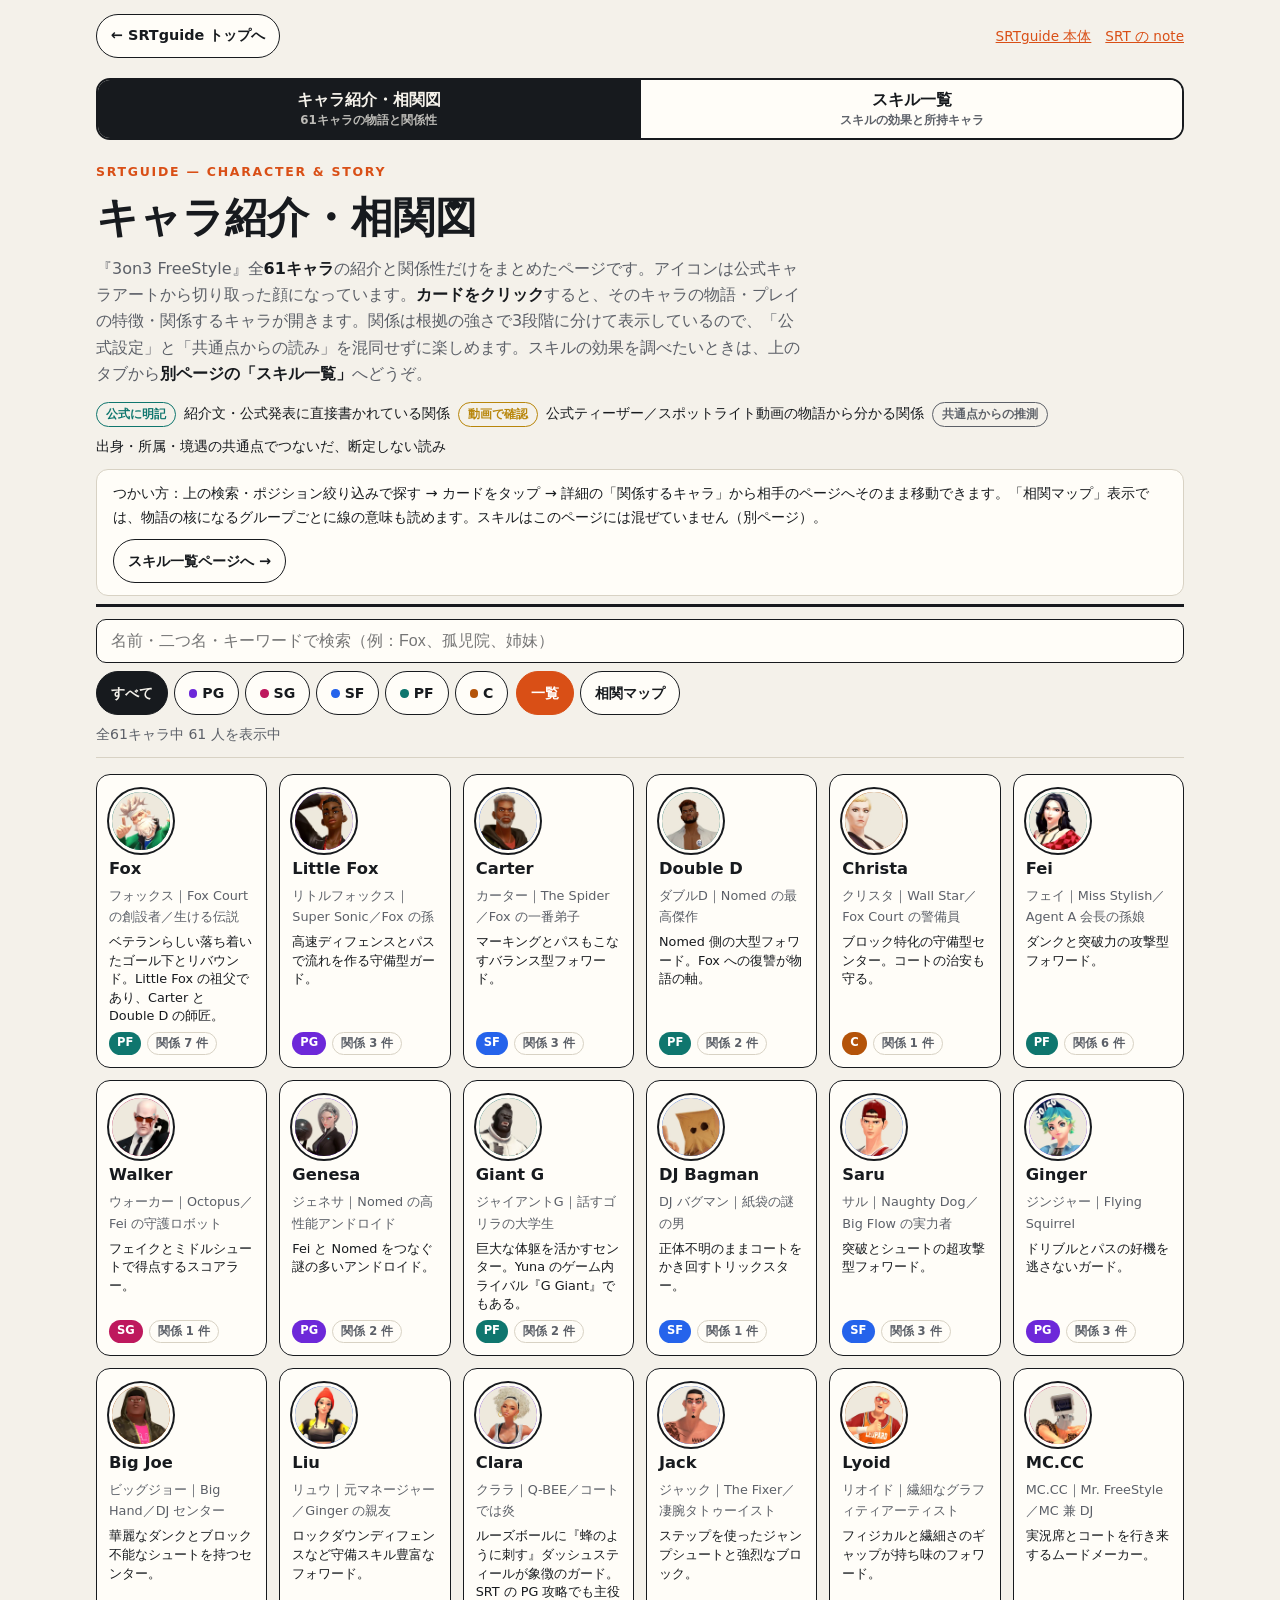
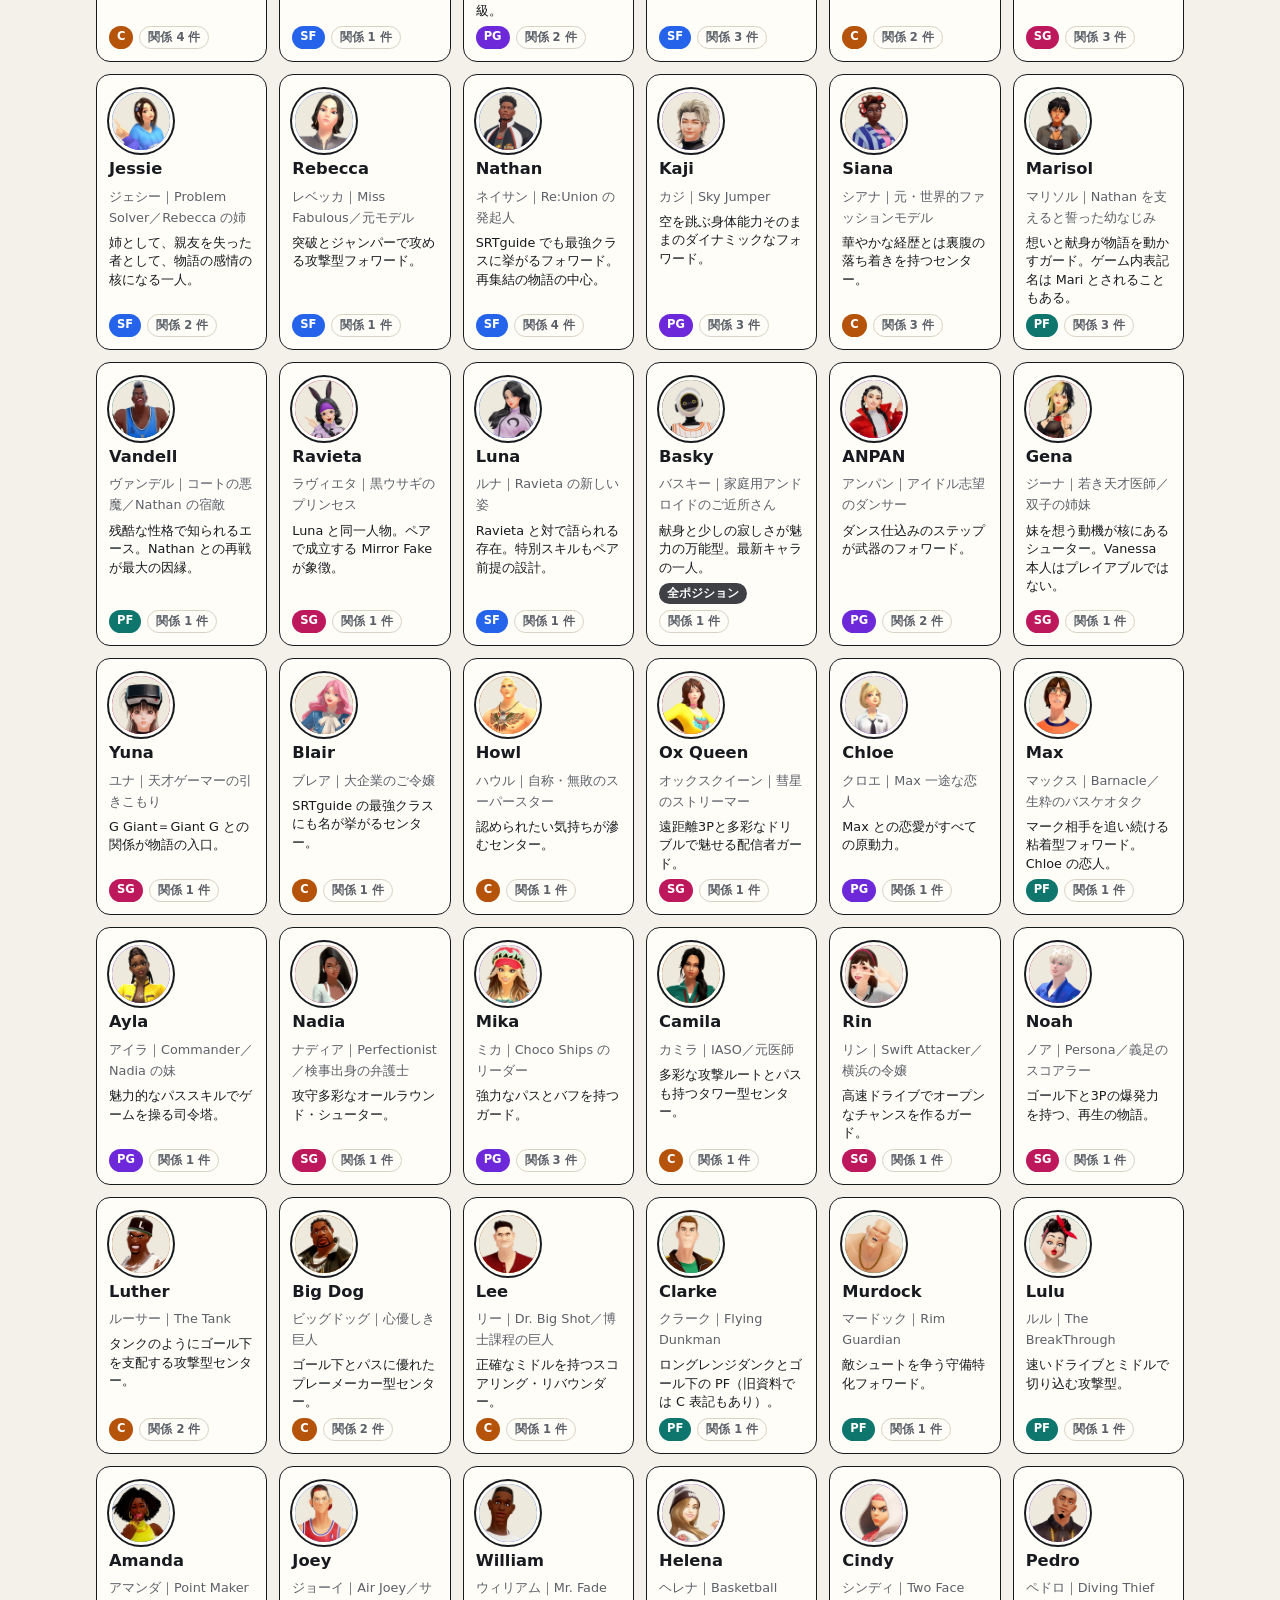
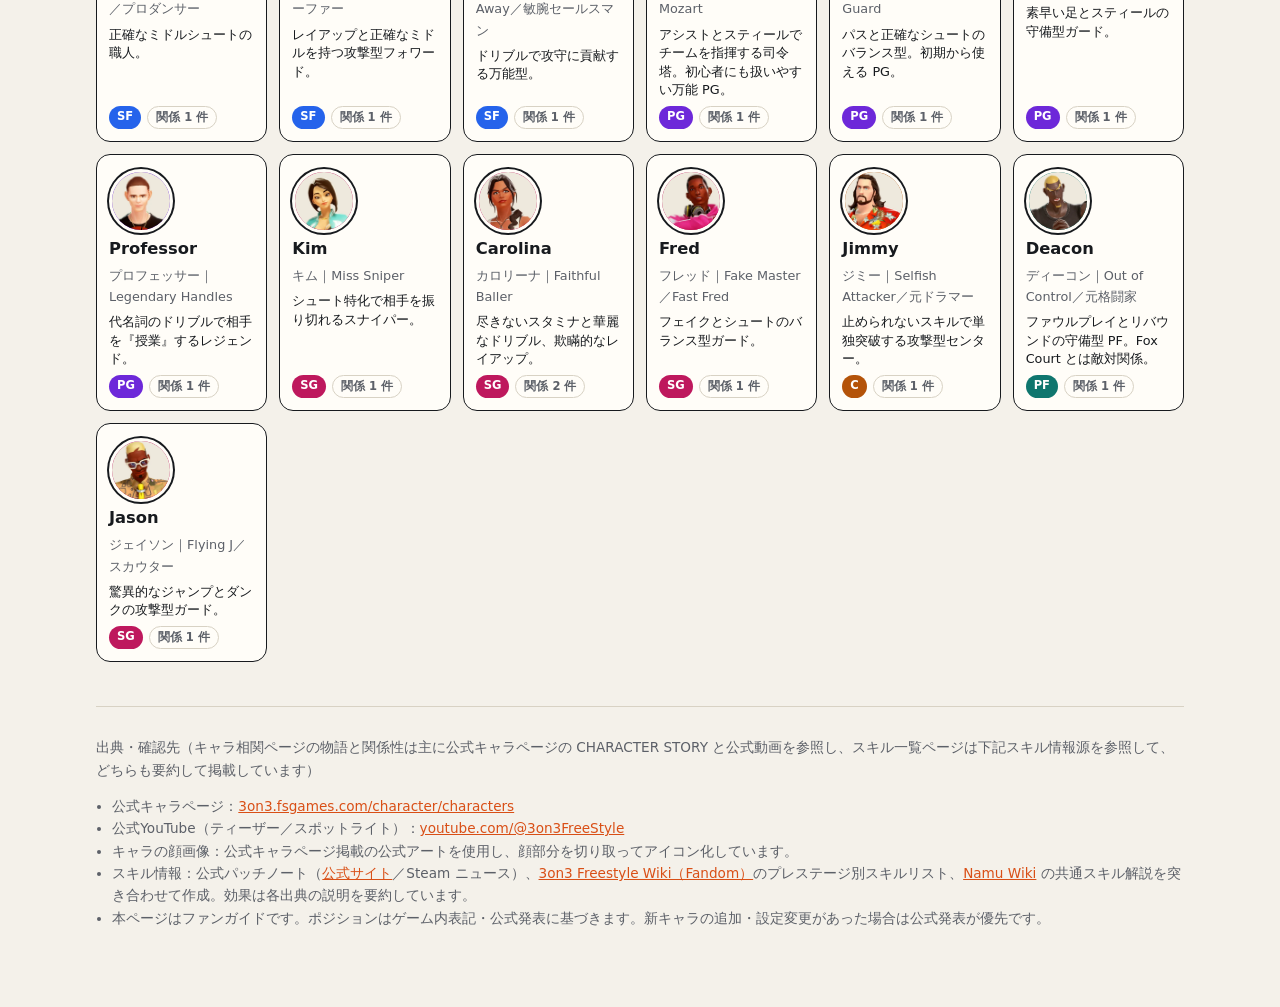
==== commit e1de9547: "Update characters.html" ====
--- a/characters.html
+++ b/characters.html
@@ -62,7 +62,7 @@
   .avatar{width:64px;height:64px;border-radius:50%;display:flex;align-items:center;justify-content:center;font-weight:900;font-size:1.05rem;color:#fff;letter-spacing:.02em;position:relative;overflow:hidden;flex:none;border:3px solid var(--surface);box-shadow:0 0 0 2px var(--ink)}
   .avatar img{position:absolute;inset:0;width:100%;height:100%;object-fit:cover;display:block}
   .avatar.noimg img{display:none}
-  .pos-C{background:var(--c)} .pos-PF{background:var(--pf)} .pos-SF{background:var(--sf)} .pos-SG{background:var(--sg)} .pos-PG{background:var(--pg)}
+  .pos-C{background:var(--c)} .pos-PF{background:var(--pf)} .pos-SF{background:var(--sf)} .pos-SG{background:var(--sg)} .pos-PG{background:var(--pg)} .pos-ALLPOS{background:#3f3f46}
   .card .en{font-weight:900;font-size:1.02rem;line-height:1.25}
   .card .ja{font-size:.8rem;color:var(--muted)}
   .card .role{font-size:.8rem;line-height:1.45}
@@ -251,8 +251,8 @@
  ["christa","Christa","クリスタ","C","Wall Star／Fox Court の警備員","ドイツ・ミュンヘン","fox","ドイツ軍の教官だったバスケ好き。退役後に渡米し、真っ先に FOX Court へ。ちょうど暴力事件多発で警備員の募集があり、そのままストリートボーラー兼警備員になった。","ブロック特化の守備型センター。コートの治安も守る。"],
  ["fei","Fei","フェイ","PF","Miss Stylish／Agent A 会長の孫娘","Hong Kong","nomed","Agent A 会長の孫娘。父（現社長）の机で Fox Court に関する秘密文書を見つけ、父の企みを探るため正体を隠して Fox Court に潜入。美貌と華麗なプレーで迎え入れられたが、真実を隠し続ける立場に苦悩する。","ダンクと突破力の攻撃型フォワード。"],
  ["walker","Walker","ウォーカー","SG","Octopus／Fei の守護ロボット","Hong Kong","nomed","Agent A の孫娘 Fei を見守る巨漢の守護者。その正体は Fei の安全のためにプログラムされたロボット。Fei が Agent A の意思に背くと真っ先に諭す役目も担う。","フェイクとミドルシュートで得点するスコアラー。"],
- ["genesa","Genesa","ジェネサ","SG","Nomed の高性能アンドロイド","—（Nomed 研究施設）","nomed","もともとは Fei を守り、友達になるために作られたアンドロイド。Fei の死後は Nomed 社で多目的の高性能アンドロイドとして再誕し、研究施設の警備などを担当。その中核システムは Nomed 会長しか触れられない最高機密とされる。","Fei と Nomed をつなぐ謎の多いアンドロイド。"],
- ["giantg","Giant G","ジャイアントG","C","話すゴリラの大学生","—（Nomed 実験施設出身）","nomed","Nomed 社の実験動物プロジェクトの被験体だったゴリラ。実験で人間を超える知能を得て、動物虐待を訴えて自由を獲得。今は大学生として自由を謳歌する。実験ケージの小さなTVで見たバスケが、ストリートボーラーになるきっかけ。バナナで何とかなると信じている。","巨大な体躯を活かすセンター。Yuna のゲーム内ライバル『G Giant』でもある。"],
+ ["genesa","Genesa","ジェネサ","PG","Nomed の高性能アンドロイド","—（Nomed 研究施設）","nomed","もともとは Fei を守り、友達になるために作られたアンドロイド。Fei の死後は Nomed 社で多目的の高性能アンドロイドとして再誕し、研究施設の警備などを担当。その中核システムは Nomed 会長しか触れられない最高機密とされる。","Fei と Nomed をつなぐ謎の多いアンドロイド。"],
+ ["giantg","Giant G","ジャイアントG","PF","話すゴリラの大学生","—（Nomed 実験施設出身）","nomed","Nomed 社の実験動物プロジェクトの被験体だったゴリラ。実験で人間を超える知能を得て、動物虐待を訴えて自由を獲得。今は大学生として自由を謳歌する。実験ケージの小さなTVで見たバスケが、ストリートボーラーになるきっかけ。バナナで何とかなると信じている。","巨大な体躯を活かすセンター。Yuna のゲーム内ライバル『G Giant』でもある。"],
  ["djbagman","DJ Bagman","DJ バグマン","SF","紙袋の謎の男","不明","nomed","頭の紙袋も正体も謎だらけの男。有名スター説、大物説など噂は多いが証明されたものはない。『夢に招いた者に特別な体験を与える』という噂だけは共通している。旧友 Saru と Day Dreamer のコートを再建するため Big Flow に来た。","正体不明のままコートをかき回すトリックスター。"],
  ["saru","Saru","サル","SF","Naughty Dog／Big Flow の実力者","不明","bigflow","Big Flow の有名ストリートボーラー。人付き合いを避けてきたが、Ginger と Big Joe とチームになった。そのトレードマークは感情がないような皮肉な表情。Ginger と Big Joe は彼の正体をいまだに探っている。","突破とシュートの超攻撃型フォワード。"],
  ["ginger","Ginger","ジンジャー","PG","Flying Squirrel","Paris, France","bigflow","フランスの大学生。大学1年でストリートボールに恋し、Big Flow で Saru・Big Joe とチームを組む。Saru の正体への疑問を抱え続け、Big Joe と一緒に謎解きを続けている。Liu のリハビリを支えた人物でもある。","ドリブルとパスの好機を逃さないガード。"],
@@ -260,19 +260,19 @@
  ["liu","Liu","リュウ","SF","元マネージャー／Ginger の親友","中国","bigflow","プロを目指したが終わらない競争に疲れ、情熱を置いてマネージャーになった。怪我のリハビリ中だった Ginger と出会い、その前向きさに影響されて再びコートへ。親友 Ginger と Big Flow を最高のチームにするのが新しい夢。","ロックダウンディフェンスなど守備スキル豊富なフォワード。"],
  ["clara","Clara","クララ","PG","Q-BEE／コートでは炎","—（留学先から帰国）","bigflow","留学でバスケと友達から離れていた。内気な大学生でありながらコートでは炎のように変わる『Q-BEE』時代を懐かしみ、学業のために我慢してきた。Nomad 主催大会の放送で旧友 Big Joe と Jack を見つけ、衝動を抑えきれず帰国の飛行機を予約した。","ルーズボールに『蜂のように刺す』ダッシュスティールが象徴のガード。SRT の PG 攻略でも主役級。"],
  ["jack","Jack","ジャック","SF","The Fixer／凄腕タトゥーイスト","アメリカ","fixer","有名タトゥーイストであり、裏では『The Fixer』として揉め事を解決する仕事人。数年前、忠義の欠如で友を失った挫折から、『忠義』のためなら家族と友達を守るため何でもする。MC.CC のパートナーで、Lyoid ともフィクサー仲間。","ステップを使ったジャンプシュートと強烈なブロック。"],
- ["lyoid","Lyoid","リオイド","PF","繊細なグラフィティアーティスト","—","fixer","大柄で強面だが、グラフィティを愛する繊細なストリートアーティスト。見た目で誤解されがち。Jack と MC.CC とフィクサーとして潜入系の仕事もこなす。傷つきやすいが、褒められるとすぐ明るくなる単純な性格。","フィジカルと繊細さのギャップが持ち味のフォワード。"],
+ ["lyoid","Lyoid","リオイド","C","繊細なグラフィティアーティスト","—","fixer","大柄で強面だが、グラフィティを愛する繊細なストリートアーティスト。見た目で誤解されがち。Jack と MC.CC とフィクサーとして潜入系の仕事もこなす。傷つきやすいが、褒められるとすぐ明るくなる単純な性格。","フィジカルと繊細さのギャップが持ち味のフォワード。"],
  ["mccc","MC.CC","MC.CC","SG","Mr. FreeStyle／MC 兼 DJ","—","fixer","MC・DJ としてライブを盛り上げる才能人で、予測不能な動きの優れたプレイヤーでもある。フィクサー Jack（JACK THE PINK）のパートナーで、実況の腕前でも知られる。アイドル志望 ANPAN のダンス動画を偶然撮り、NOMED 大会の祝賀ステージ歌手に推薦したのも彼。","実況席とコートを行き来するムードメーカー。"],
  ["jessie","Jessie","ジェシー","SF","Problem Solver／Rebecca の姉","—","fixer","Rebecca の姉で、Fei の親友だった美しいアスリート。明るく魅力的な性格の裏に深い悲しみを隠す。事故で親友 Fei を救えなかった後悔から、『Problem Solver』として仲間と人助けをするようになった。それが Fei への贖罪だと信じて。","姉として、親友を失った者として、物語の感情の核になる一人。"],
  ["rebecca","Rebecca","レベッカ","SF","Miss Fabulous／元モデル","Los Angeles, California","fixer","元モデル。3on3 をしていた最愛の妹を失ったことが、ストリートバスケを始めるきっかけ。妹の思い出のために始めたが、自身の才能に気づき、試合を引っ張るディーバへと成長した。姉は Problem Solver の Jessie。","突破とジャンパーで攻める攻撃型フォワード。"],
  ["nathan","Nathan","ネイサン","SF","Re:Union の発起人","—（孤児院出身）","reunion","孤児院で育ち、幼なじみたちとチームを作って大会を総なめにした。プロを目指したが届かず、仲間も現実のためにバスケを離れた。それでも諦めずストリートへ。古い写真をきっかけに、最高のチームをもう一度作るため仲間を探す旅『Re:Union』を始める。大学時代のライバル Vandell に故意に怪我をさせられ、プロの夢を壊された過去も持つ。","SRTguide でも最強クラスに挙がるフォワード。再集結の物語の中心。"],
- ["kaji","Kaji","カジ","PF","Sky Jumper","—（孤児院出身）","reunion","Nathan たちと同じ孤児院で育った。家族を失い沈んでいた頃、幼なじみとのバスケに生きる意味を見つけた。だが仲間が一人ずつ孤児院を去り、残された Kaji はバスケへの興味を失い、高層ビルを跳ぶ『Sky Jumper』の動画クリエイターに。屋上や壁に旧チームの名を書き、旧ユニフォームを着て跳ぶ——先に連絡しない『静かな反乱』を続けている。","空を跳ぶ身体能力そのままのダイナミックなフォワード。"],
+ ["kaji","Kaji","カジ","PG","Sky Jumper","—（孤児院出身）","reunion","Nathan たちと同じ孤児院で育った。家族を失い沈んでいた頃、幼なじみとのバスケに生きる意味を見つけた。だが仲間が一人ずつ孤児院を去り、残された Kaji はバスケへの興味を失い、高層ビルを跳ぶ『Sky Jumper』の動画クリエイターに。屋上や壁に旧チームの名を書き、旧ユニフォームを着て跳ぶ——先に連絡しない『静かな反乱』を続けている。","空を跳ぶ身体能力そのままのダイナミックなフォワード。"],
  ["siana","Siana","シアナ","C","元・世界的ファッションモデル","—（孤児院出身）","reunion","Nathan と孤児院で育った幼なじみ。手作りのヘッドバンドやリボンを友達と飾り合う、分け合う喜びを知る子だった。孤児院を出て世界的ファッションモデルとして頂点を極めたが、ある日予告なく引退し世界と縁を切った。数年後、静かな市場のカートを押す彼女らしい姿が目撃されている。","華やかな経歴とは裏腹の落ち着きを持つセンター。"],
- ["marisol","Marisol","マリソル","PG","Nathan を支えると誓った幼なじみ","—（孤児院出身）","reunion","Nathan と同じ孤児院で育った。誰にもからかわれず本当に理解してくれたのは Nathan だけで、彼とだけは素の自分でいられた。友達以上の想いを何度も伝えようとしたが、Nathan は親友としか見ておらず、失恋を抱えている。彼が苦しむ時は支えると誓っている。","想いと献身が物語を動かすガード。ゲーム内表記名は Mari とされることもある。"],
- ["vandell","Vandell","ヴァンデル","SF","コートの悪魔／Nathan の宿敵","—","reunion","大学リーグで Nathan の強大なライバルだった男で、今はプロ3部チームのエース。Nathan への憎しみから大勢の観客の前で故意に怪我をさせ、彼のプロの夢を壊した張本人。その後は行く手を阻むものを壊すことだけが喜びだったが、Nomad バスケリーグのゲスト解説に招かれ、運命が再び Nathan と引き合わせる。","残酷な性格で知られるエース。Nathan との再戦が最大の因縁。"],
- ["ravieta","Ravieta","ラヴィエタ","PG","黒ウサギのプリンセス","白ウサギの惑星","cosmic","黒ウサギのプリンセス。婚約者の白ウサギ王子 Jefferson を愛していたが、自分の小さな体と性格が彼に釣り合わないと悩んでいた。Jefferson が惑星から消えた後、自分を責め、彼の隣に立つため姿と性格を変えて『Luna』として新しい人生を選んだ。","Luna と同一人物。ペアで成立する Mirror Fake が象徴。"],
- ["luna","Luna","ルナ","SG","Ravieta の新しい姿","白ウサギの惑星","cosmic","黒ウサギのプリンセス Ravieta が、消えた婚約者 Jefferson の隣に立つために姿と性格を変えて生まれた新しい名前と人生。その愛を勝ち取るため、人間界のプリンセスとして降りてきたとも語られる。","Ravieta と対で語られる存在。特別スキルもペア前提の設計。"],
- ["basky","Basky","バスキー","SF","家庭用アンドロイドのご近所さん","—","solo","もともと家庭用アンドロイド。若主人がバスケを始めた日からコートに足を踏み入れた。少年が『できない』と倒れるたび、練習映像から成功した瞬間だけを選び毎晩見せ続けた。『一緒にやろう』と言われた日から体は少しずつバスケ用に改造され、名前は basket と飼い犬の名の合成に。近所の買い物や子供のシュート練習を手伝う人気者だが、毎週届く家族写真に自分だけ写っていないことは誰にも言っていない。","献身と少しの寂しさが魅力の万能型。最新キャラの一人。"],
- ["anpan","ANPAN","アンパン","PF","アイドル志望のダンサー","—","solo","アイドルを夢見る少女。バスケを使った創作ダンスを踊っていたところを MC.CC に偶然撮影された。その映像が NOMED 大会の祝賀ステージ歌手探しに刺さり、推薦されて 3on3 大会で念願のデビューステージを掴んだ。","ダンス仕込みのステップが武器のフォワード。"],
+ ["marisol","Marisol","マリソル","PF","Nathan を支えると誓った幼なじみ","—（孤児院出身）","reunion","Nathan と同じ孤児院で育った。誰にもからかわれず本当に理解してくれたのは Nathan だけで、彼とだけは素の自分でいられた。友達以上の想いを何度も伝えようとしたが、Nathan は親友としか見ておらず、失恋を抱えている。彼が苦しむ時は支えると誓っている。","想いと献身が物語を動かすガード。ゲーム内表記名は Mari とされることもある。"],
+ ["vandell","Vandell","ヴァンデル","PF","コートの悪魔／Nathan の宿敵","—","reunion","大学リーグで Nathan の強大なライバルだった男で、今はプロ3部チームのエース。Nathan への憎しみから大勢の観客の前で故意に怪我をさせ、彼のプロの夢を壊した張本人。その後は行く手を阻むものを壊すことだけが喜びだったが、Nomad バスケリーグのゲスト解説に招かれ、運命が再び Nathan と引き合わせる。","残酷な性格で知られるエース。Nathan との再戦が最大の因縁。"],
+ ["ravieta","Ravieta","ラヴィエタ","SG","黒ウサギのプリンセス","白ウサギの惑星","cosmic","黒ウサギのプリンセス。婚約者の白ウサギ王子 Jefferson を愛していたが、自分の小さな体と性格が彼に釣り合わないと悩んでいた。Jefferson が惑星から消えた後、自分を責め、彼の隣に立つため姿と性格を変えて『Luna』として新しい人生を選んだ。","Luna と同一人物。ペアで成立する Mirror Fake が象徴。"],
+ ["luna","Luna","ルナ","SF","Ravieta の新しい姿","白ウサギの惑星","cosmic","黒ウサギのプリンセス Ravieta が、消えた婚約者 Jefferson の隣に立つために姿と性格を変えて生まれた新しい名前と人生。その愛を勝ち取るため、人間界のプリンセスとして降りてきたとも語られる。","Ravieta と対で語られる存在。特別スキルもペア前提の設計。"],
+ ["basky","Basky","バスキー","ALLPOS","家庭用アンドロイドのご近所さん","—","solo","もともと家庭用アンドロイド。若主人がバスケを始めた日からコートに足を踏み入れた。少年が『できない』と倒れるたび、練習映像から成功した瞬間だけを選び毎晩見せ続けた。『一緒にやろう』と言われた日から体は少しずつバスケ用に改造され、名前は basket と飼い犬の名の合成に。近所の買い物や子供のシュート練習を手伝う人気者だが、毎週届く家族写真に自分だけ写っていないことは誰にも言っていない。","献身と少しの寂しさが魅力の万能型。最新キャラの一人。"],
+ ["anpan","ANPAN","アンパン","PG","アイドル志望のダンサー","—","solo","アイドルを夢見る少女。バスケを使った創作ダンスを踊っていたところを MC.CC に偶然撮影された。その映像が NOMED 大会の祝賀ステージ歌手探しに刺さり、推薦されて 3on3 大会で念願のデビューステージを掴んだ。","ダンス仕込みのステップが武器のフォワード。"],
  ["gena","Gena","ジーナ","SG","若き天才医師／双子の姉妹","—","solo","Vanessa と双子の姉妹として生まれ、お互いなしでは息もできないほどだった。事故で両親を失い、体の弱い Vanessa は孤児院へ、Gena は別の家に養子へ。曖昧な姉妹の記憶を抱えたまま、卓越した才能で若くして医師になった。その理由は、弱い妹 Vanessa のためかもしれない。","妹を想う動機が核にあるシューター。Vanessa 本人はプレイアブルではない。"],
  ["yuna","Yuna","ユナ","SG","天才ゲーマーの引きこもり","—","solo","極度の人見知りで部屋にこもるが、生まれつきのゲームの天才で常にランキング上位。現実の困難をゲームのミッションと考えて乗り越えてきた。謎のユーザー『G Giant』をライバル視していたが、彼が突然消えて落ち込み、戻ってきた時に『友達だった』と気づいた。DMを送ると Fox Court への招待が届き、真の友達になるため人知れずバスケの練習を始める。","G Giant＝Giant G との関係が物語の入口。"],
  ["blair","Blair","ブレア","C","大企業のご令嬢","—","solo","大企業のお嬢様。大切に育てられ世間知らずだが、とても優しい。時にラグビーボールのように跳ねて予測不能。『センターはリーダーだから』とセンターにこだわる少し変わった子で、悪気なく毒舌を放つこともあるが、生まれつきの無邪気さで誰にも嫌われない。気品あるスポーツを一通り習ってきたバスケ初心者で、勝ちたい情熱が時にラッキースコアを呼ぶ。","SRTguide の最強クラスにも名が挙がるセンター。"],
@@ -377,6 +377,8 @@
  solo:{name:"ソロで輝く個性派", desc:"ストリーマー Ox Queen、天才ゲーマー Yuna、令嬢 Blair、医師から転身した Camila など、一人でも物語が完結するタイプ。関係は各キャラ詳細から辿れます。"}
 };
 var byId = {}; CHARS.forEach(function(c){ byId[c[0]]={id:c[0],en:c[1],ja:c[2],pos:c[3],nick:c[4],home:c[5],group:c[6],story:c[7],play:c[8]}; });
+function posLabel(p){ return p==="ALLPOS" ? "全ポジション" : p; }
+function posMatches(ch,filter){ return filter==="ALL"||ch.pos===filter||ch.pos==="ALLPOS"; }
 function rels(id){ var out=[]; EDGES.forEach(function(e){ if(e[0]===id) out.push({to:e[1],label:e[2],level:e[3],note:e[4]}); else if(e[1]===id) out.push({to:e[0],label:e[2],level:e[3],note:e[4]}); }); return out; }
 function initials(en){ var p=en.replace(/[^A-Za-z ]/g,"").split(" ").filter(Boolean); if(p.length>=2) return (p[0][0]+p[1][0]).toUpperCase(); return en.slice(0,2).toUpperCase(); }
 function faceHTML(ch){ return '<span class="avatar pos-'+ch.pos+'"><span aria-hidden="true">'+initials(ch.en)+'</span><img src="assets/faces/'+ch.id+'.webp" alt="'+ch.en+' の顔（公式アート）" loading="lazy" onerror="this.parentNode.classList.add(\'noimg\');this.remove();"></span>'; }
@@ -389,11 +391,11 @@
 function render(){
   var q=curQ.trim().toLowerCase(); var shown=0; grid.innerHTML="";
   CHARS.forEach(function(c){ var ch=byId[c[0]];
-    if(curPos!=="ALL"&&ch.pos!==curPos) return;
+    if(!posMatches(ch,curPos)) return;
     if(q){ var hay=(ch.en+" "+ch.ja+" "+ch.nick+" "+ch.story+" "+ch.play+" "+(GROUPS[ch.group]?GROUPS[ch.group].name:"")).toLowerCase(); if(hay.indexOf(q)===-1) return; }
     shown++;
     var b=document.createElement("button"); b.className="card"; b.setAttribute("aria-label",ch.en+" の詳細を開く");
-    b.innerHTML=faceHTML(ch)+'<span class="en">'+ch.en+'</span><span class="ja">'+ch.ja+"｜"+ch.nick+'</span><span class="role">'+ch.play+'</span><span class="meta"><span class="poschip pos-'+ch.pos+'">'+ch.pos+'</span><span class="relcount">関係 '+rels(ch.id).length+' 件</span></span>';
+    b.innerHTML=faceHTML(ch)+'<span class="en">'+ch.en+'</span><span class="ja">'+ch.ja+"｜"+ch.nick+'</span><span class="role">'+ch.play+'</span><span class="meta"><span class="poschip pos-'+ch.pos+'">'+posLabel(ch.pos)+'</span><span class="relcount">関係 '+rels(ch.id).length+' 件</span></span>';
     b.addEventListener("click",function(){ openDetail(ch.id); });
     grid.appendChild(b);
   });
@@ -411,7 +413,7 @@
     var g=GROUPS[gk]; var members=CHARS.map(function(c){return byId[c[0]];}).filter(function(ch){return ch.group===gk;});
     var sec=document.createElement("section"); sec.className="cluster";
     var h='<h3>'+g.name+'</h3><p>'+g.desc+'</p><div class="nodes">';
-    members.forEach(function(ch){ h+='<button class="node" data-id="'+ch.id+'">'+faceImg(ch)+ch.en+' <small>'+ch.pos+'</small></button>'; });
+    members.forEach(function(ch){ h+='<button class="node" data-id="'+ch.id+'">'+faceImg(ch)+ch.en+' <small>'+posLabel(ch.pos)+'</small></button>'; });
     h+='</div><ul class="edges">';
     EDGES.forEach(function(e){ var a=byId[e[0]],bb=byId[e[1]]; if(a&&bb&&((a.group===gk&&members.indexOf(bb)>-1)||(bb.group===gk&&members.indexOf(a)>-1))){ h+='<li><span><strong>'+a.en+'</strong> <span class="arrow">—</span> <strong>'+bb.en+'</strong>：'+e[2]+'</span>'+levelBadge(e[3])+'</li>'; } });
     h+='</ul>'; sec.innerHTML=h; mapView.appendChild(sec);
@@ -637,7 +639,7 @@
     var unverified = s.effect.indexOf("確認できなかった")>-1;
     h+='<p class="seffect'+(unverified?" unverified":"")+'">'+s.effect+'</p>';
     h+='<div class="owners" aria-label="所持キャラ">';
-    s.owners.forEach(function(o){ var oc=byId[o]; if(oc) h+='<button class="ownchip" data-owner="'+o+'"><img src="assets/faces/'+o+'.webp" alt="" loading="lazy" onerror="this.remove();">'+oc.en+' <span style="color:var(--muted);font-weight:600">'+oc.pos+'</span></button>'; });
+    s.owners.forEach(function(o){ var oc=byId[o]; if(oc) h+='<button class="ownchip" data-owner="'+o+'"><img src="assets/faces/'+o+'.webp" alt="" loading="lazy" onerror="this.remove();">'+oc.en+' <span style="color:var(--muted);font-weight:600">'+posLabel(oc.pos)+'</span></button>'; });
     h+='</div>';
     card.innerHTML=h; skillList.appendChild(card);
   });
@@ -657,7 +659,7 @@
   var ch=byId[id]; if(!ch) return; lastFocus=document.activeElement;
   var r=rels(id);
   var h='<div class="head">'+faceHTML(ch)+'<div><h2 id="dName">'+ch.en+'</h2><div class="sub">'+ch.ja+"｜"+ch.nick+'</div></div><button class="close" id="dClose" aria-label="閉じる">×</button></div>';
-  h+='<div class="facts"><div class="fact"><b>ポジション</b>'+ch.pos+'</div><div class="fact"><b>出身</b>'+ch.home+'</div><div class="fact"><b>物語のグループ</b>'+(GROUPS[ch.group]?GROUPS[ch.group].name:ch.group)+'</div></div>';
+  h+='<div class="facts"><div class="fact"><b>ポジション</b>'+posLabel(ch.pos)+'</div><div class="fact"><b>出身</b>'+ch.home+'</div><div class="fact"><b>物語のグループ</b>'+(GROUPS[ch.group]?GROUPS[ch.group].name:ch.group)+'</div></div>';
   h+='<h3>紹介</h3><p>'+ch.story+'</p>';
   h+='<h3>プレイの特徴（SRTguide 目線）</h3><p>'+ch.play+'</p>';
   var sk=skillsOf(id);
@@ -666,7 +668,7 @@
   else{ h+='<div class="dskills">'; sk.forEach(function(s){ h+='<button class="dskill" data-skill="'+s.en+'">'+s.en+' <small>'+(s.type==="c"?"共通":"固有")+'</small></button>'; }); h+='</div><p style="font-size:.85rem;color:var(--muted);margin-top:8px">スキル名をタップすると、別ページのスキル一覧へ移動して効果と所持キャラが見られます。</p>'; }
   h+='<h3>関係性（'+r.length+'件）</h3>';
   if(r.length===0){ h+='<p>紹介文・公式動画の範囲では、他のプレイアブルキャラとの直接の関係は確認できませんでした。単独で物語が完結するタイプです。</p>'; }
-  else{ h+='<ul class="rellist">'; r.forEach(function(x){ var o=byId[x.to]; h+='<li><div class="rhead"><button class="linklike" data-to="'+x.to+'">'+o.en+'（'+o.pos+'）</button><span>'+x.label+'</span>'+levelBadge(x.level)+'</div><p>'+x.note+'</p></li>'; }); h+='</ul>'; }
+  else{ h+='<ul class="rellist">'; r.forEach(function(x){ var o=byId[x.to]; h+='<li><div class="rhead"><button class="linklike" data-to="'+x.to+'">'+o.en+'（'+posLabel(o.pos)+'）</button><span>'+x.label+'</span>'+levelBadge(x.level)+'</div><p>'+x.note+'</p></li>'; }); h+='</ul>'; }
   h+='<div class="actions"><button class="primary" id="dRelOnly">関係者だけを一覧で見る</button><a href="https://3on3.fsgames.com/character/characters" target="_blank" rel="noopener">公式キャラページで原文を見る</a><a href="https://www.youtube.com/@3on3FreeStyle" target="_blank" rel="noopener">公式YouTubeで動画を探す</a></div>';
   drawer.innerHTML=h; drawer.hidden=false; drawer.classList.add("open"); scrim.classList.add("open"); document.body.style.overflow="hidden";
   document.getElementById("dClose").addEventListener("click",closeDetail);
@@ -676,7 +678,7 @@
     closeDetail(); setPage("chars",{noScroll:true}); setView("grid"); curPos="ALL"; document.querySelectorAll("#posSeg button").forEach(function(x){x.setAttribute("aria-pressed",x.dataset.pos==="ALL"?"true":"false");});
     var ids=[id].concat(r.map(function(x){return x.to;}));
     grid.innerHTML=""; var shown=0;
-    ids.forEach(function(rid){ var c2=byId[rid]; shown++; var b=document.createElement("button"); b.className="card"; b.innerHTML=faceHTML(c2)+'<span class="en">'+c2.en+'</span><span class="ja">'+c2.ja+"｜"+c2.nick+'</span><span class="role">'+c2.play+'</span><span class="meta"><span class="poschip pos-'+c2.pos+'">'+c2.pos+'</span></span>'; b.addEventListener("click",function(){openDetail(rid);}); grid.appendChild(b); });
+    ids.forEach(function(rid){ var c2=byId[rid]; shown++; var b=document.createElement("button"); b.className="card"; b.innerHTML=faceHTML(c2)+'<span class="en">'+c2.en+'</span><span class="ja">'+c2.ja+"｜"+c2.nick+'</span><span class="role">'+c2.play+'</span><span class="meta"><span class="poschip pos-'+c2.pos+'">'+posLabel(c2.pos)+'</span></span>'; b.addEventListener("click",function(){openDetail(rid);}); grid.appendChild(b); });
     countEl.textContent=ch.en+" の関係者 "+shown+" 人を表示中（検索欄を触ると全件表示に戻ります）";
     window.scrollTo({top:0,behavior:"smooth"});
   });
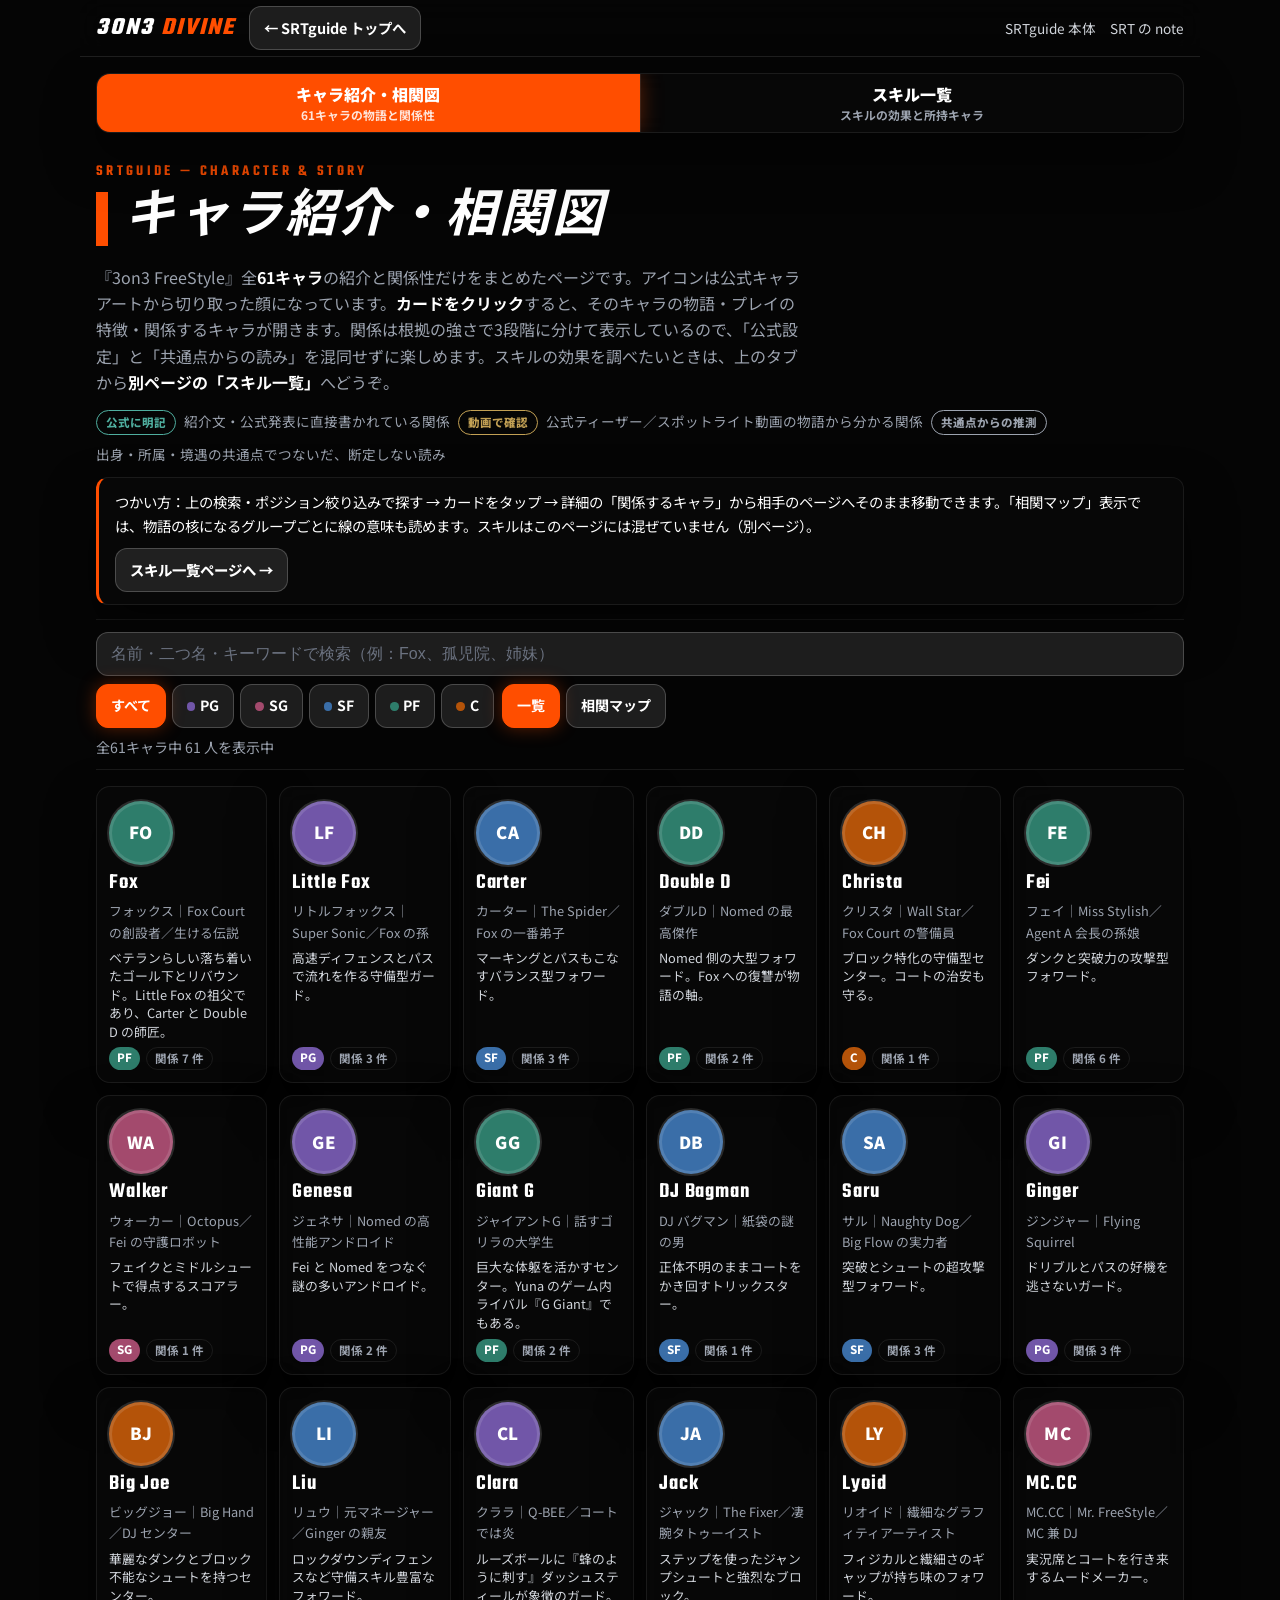
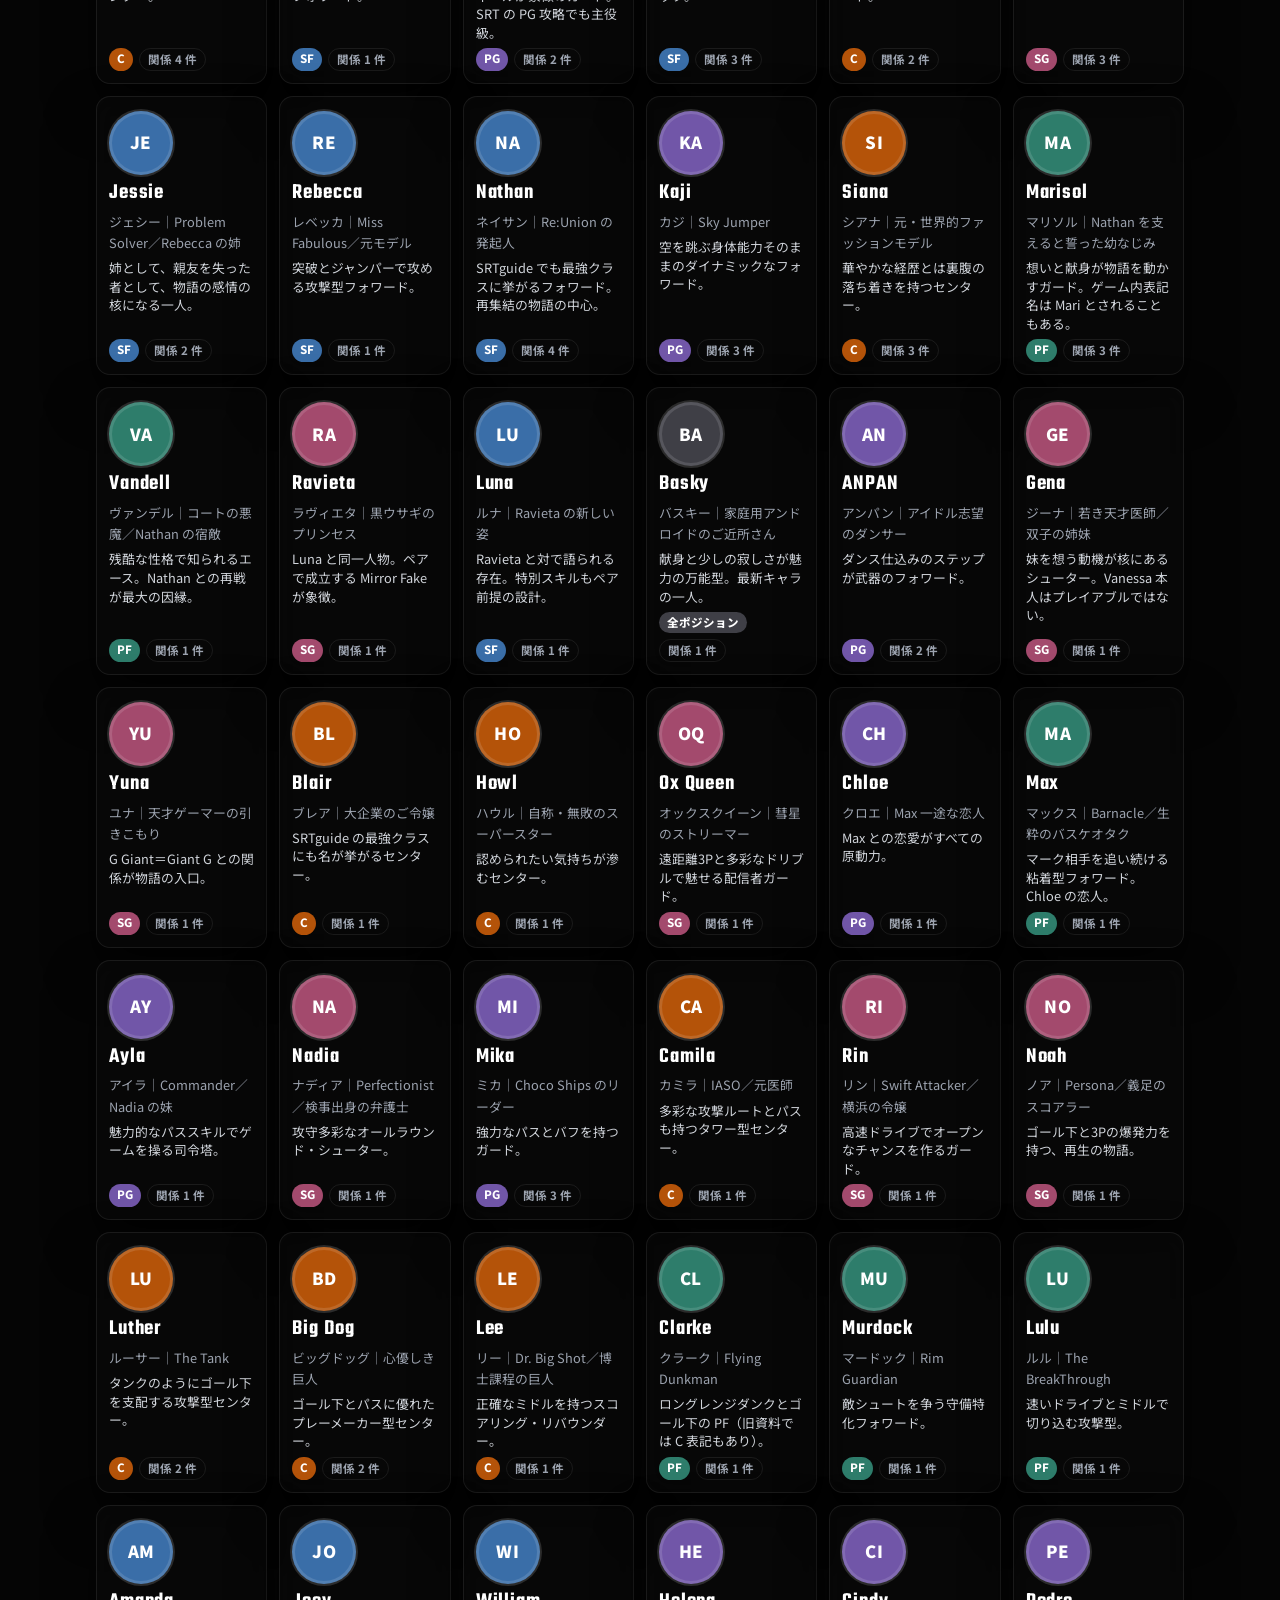
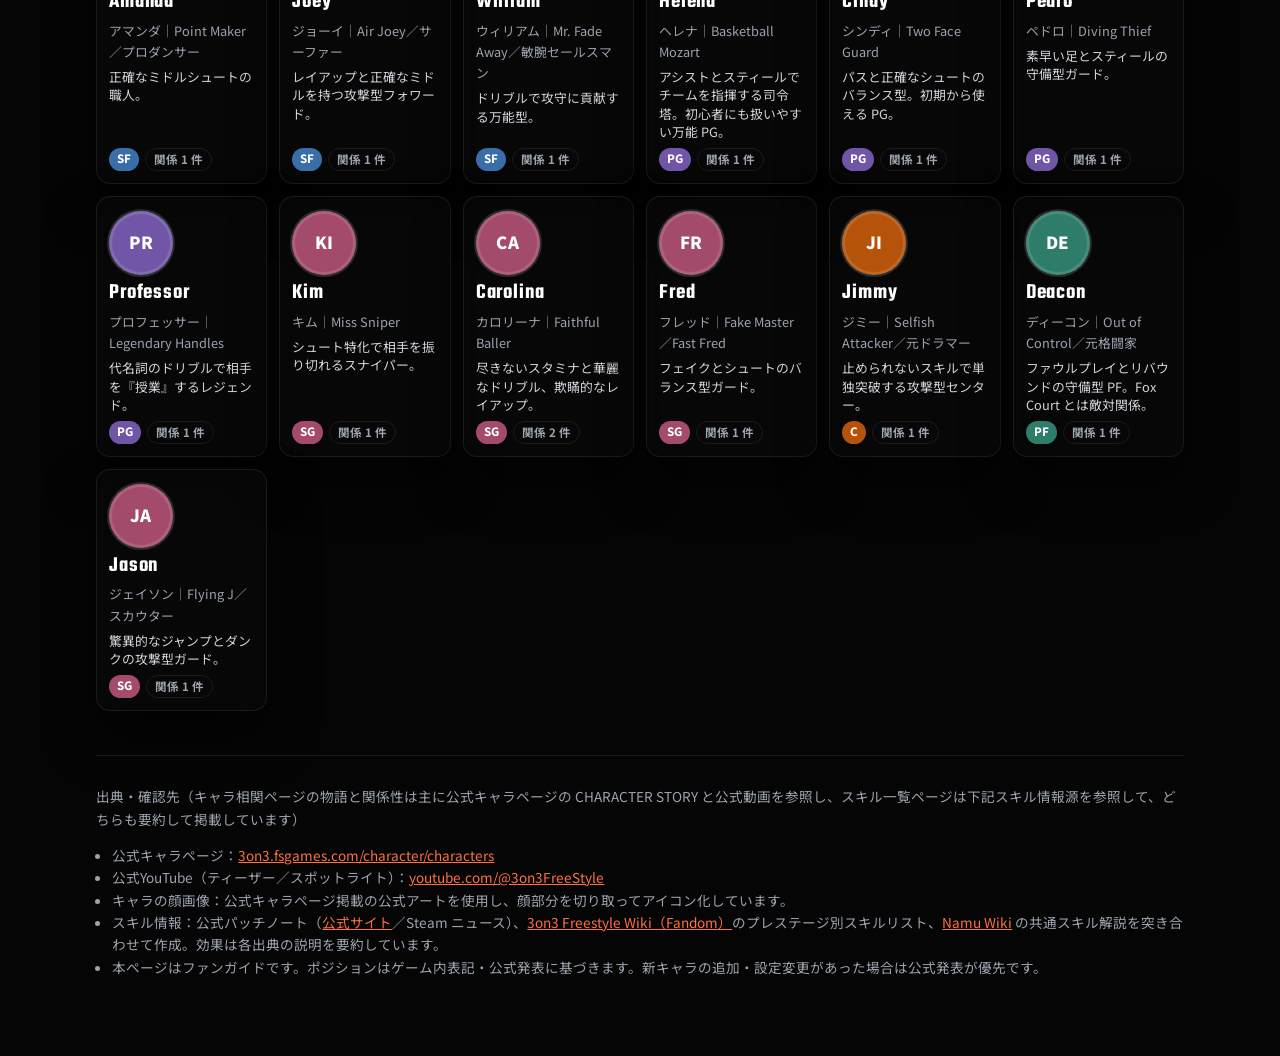
==== commit 6f1f0555: "Update color scheme and styling for dark mode" ====
--- a/characters.html
+++ b/characters.html
@@ -3,8 +3,11 @@
 <head>
 <meta charset="utf-8">
 <meta name="viewport" content="width=device-width, initial-scale=1, viewport-fit=cover">
-<meta name="color-scheme" content="light dark">
+<meta name="color-scheme" content="dark">
 <link rel="icon" href="data:,">
+<link rel="preconnect" href="https://fonts.googleapis.com">
+<link rel="preconnect" href="https://fonts.gstatic.com" crossorigin>
+<link href="https://fonts.googleapis.com/css2?family=Teko:ital,wght@0,500;0,600;0,700;1,600;1,700&family=Noto+Sans+JP:wght@400;500;700;900&display=swap" rel="stylesheet">
 <title>キャラ相関 ／ スキル一覧 | SRTguide — 3on3 FreeStyle</title>
 <!--
   SRTguide 追加ページ：キャラ相関とスキル一覧は別ページ構成。
@@ -15,128 +18,151 @@
 -->
 <style>
   :root{
-    --bg:#f4f1ea; --surface:#fffdf8; --surface2:#ece7db; --ink:#171a1e; --muted:#5c6068;
-    --line:#d8d2c4; --accent:#d94f16; --accent-ink:#fff; --teal:#0f766e; --gold:#b8860b;
-    --c:#b45309; --pf:#0f766e; --sf:#2563eb; --sg:#be185d; --pg:#6d28d9;
-    --chip:#171a1e;
+    color-scheme:dark;
+    --bg:#050505; --ink:#ffffff; --muted:#9ca3af;
+    --glass:rgba(10,10,10,0.5); --glass-brd:rgba(255,255,255,0.08);
+    --surface:rgba(10,10,10,0.5); --surface2:rgba(255,255,255,0.06);
+    --line:rgba(255,255,255,0.08);
+    --accent:#ff4e00; --accent-txt:#ff7043; --accent-ink:#fff;
+    --btn-bg:rgba(255,255,255,0.1); --btn-brd:rgba(255,255,255,0.2);
+    --teal:#4fae9f; --gold:#c2a054;
+    --c:#b45309; --pf:#2e7d6b; --sf:#3a6ea8; --sg:#a34a6d; --pg:#7156a8;
+    --shadow:0 24px 48px rgba(0,0,0,0.55);
+    --font-d:"Teko","Noto Sans JP",sans-serif;
+    --headh:57px;
   }
-  @media (prefers-color-scheme: dark){
-    :root{ --bg:#101216; --surface:#1a1d22; --surface2:#24272e; --ink:#f2efe8; --muted:#a7adb8; --line:#33373f; --chip:#f2efe8; }
-  }
+  @media (max-width:680px){ :root{ --headh:95px; } }
   *{box-sizing:border-box}
   html{scroll-behavior:smooth}
-  body{margin:0;background:var(--bg);color:var(--ink);font-family:"Hiragino Kaku Gothic ProN","Hiragino Sans","Noto Sans JP",system-ui,-apple-system,"Segoe UI",sans-serif;line-height:1.65}
-  a{color:var(--accent)}
+  body{margin:0;background:var(--bg);color:var(--ink);font-family:"Noto Sans JP","Hiragino Kaku Gothic ProN","Hiragino Sans",system-ui,-apple-system,"Segoe UI",sans-serif;line-height:1.65}
+  a{color:var(--accent-txt)}
   button{font:inherit;cursor:pointer;min-height:44px}
+  ::selection{background:rgba(255,78,0,.45)}
   .wrap{max-width:1120px;margin:0 auto;padding:0 16px 64px}
-  /* header */
-  .topbar{display:flex;flex-wrap:wrap;gap:8px;align-items:center;justify-content:space-between;padding:14px 0 4px}
-  .topbar a.back{display:inline-flex;align-items:center;min-height:44px;padding:6px 14px;border:1.5px solid var(--ink);border-radius:999px;color:var(--ink);text-decoration:none;font-weight:700;font-size:.9rem;background:var(--surface)}
-  .topbar .ext{font-size:.85rem;display:flex;gap:14px;flex-wrap:wrap}
-  .topbar .ext a{display:inline-flex;align-items:center;min-height:44px}
-  header.hero{padding:22px 0 8px;border-bottom:3px solid var(--ink)}
-  .kicker{font-weight:800;letter-spacing:.14em;font-size:.78rem;color:var(--accent);margin:0}
-  h1{font-size:clamp(1.7rem,5.5vw,2.6rem);line-height:1.2;margin:.25em 0 .3em;font-weight:900}
+  /* header: 本体同様の細いスティッキーバー */
+  .topbar{position:sticky;top:0;z-index:40;height:var(--headh);display:flex;flex-wrap:wrap;align-items:center;gap:6px 14px;background:rgba(5,5,5,0.8);backdrop-filter:blur(14px);-webkit-backdrop-filter:blur(14px);border-bottom:1px solid rgba(255,255,255,0.1);margin:0 -16px;padding:6px 16px}
+  .logo{font-family:var(--font-d);font-style:italic;font-weight:700;text-transform:uppercase;letter-spacing:.08em;font-size:1.55rem;line-height:1;color:#fff;white-space:nowrap}
+  .logo .logo-accent{color:var(--accent)}
+  .topbar a.back{display:inline-flex;align-items:center;min-height:44px;padding:6px 14px;border:1px solid var(--btn-brd);border-radius:12px;color:#fff;text-decoration:none;font-weight:700;font-size:.9rem;background:var(--btn-bg)}
+  .topbar a.back:hover{border-color:var(--accent)}
+  .topbar .ext{font-size:.85rem;display:flex;gap:14px;flex-wrap:wrap;margin-left:auto}
+  .topbar .ext a{display:inline-flex;align-items:center;min-height:44px;color:#d1d5db;text-decoration:none}
+  .topbar .ext a:hover{color:var(--accent-txt)}
+  @media (max-width:680px){
+    .topbar .ext{margin-left:0}
+    .topbar .ext a{min-height:32px;font-size:.8rem}
+    .logo{font-size:1.35rem}
+    .topbar a.back{min-height:40px;font-size:.82rem;padding:4px 10px}
+  }
+  header.hero{padding:26px 0 14px;border-bottom:1px solid var(--line)}
+  .kicker{font-family:var(--font-d);font-weight:600;letter-spacing:.22em;text-transform:uppercase;font-size:.95rem;color:var(--accent);margin:0}
+  h1{font-family:var(--font-d);font-style:italic;text-transform:uppercase;letter-spacing:.05em;font-size:clamp(2.1rem,6vw,3.2rem);line-height:1.05;margin:.15em 0 .35em;font-weight:700;border-left:12px solid var(--accent);padding-left:16px}
   .lead{max-width:44em;color:var(--muted);margin:0 0 10px}
-  .lead strong{color:var(--ink)}
-  .legend{display:flex;flex-wrap:wrap;gap:8px;margin:14px 0 6px}
+  .lead strong{color:#fff}
+  .legend{display:flex;flex-wrap:wrap;gap:8px;margin:14px 0 6px;color:var(--muted)}
   .badge{display:inline-block;font-size:.72rem;font-weight:800;padding:2px 9px;border-radius:999px;border:1.5px solid currentColor;white-space:nowrap}
   .b-official{color:var(--teal)} .b-video{color:var(--gold)} .b-guess{color:var(--muted)}
-  .howto{background:var(--surface);border:1px solid var(--line);border-radius:12px;padding:12px 16px;font-size:.9rem;margin:12px 0 0}
+  .howto{background:var(--glass);backdrop-filter:blur(12px);-webkit-backdrop-filter:blur(12px);border:1px solid var(--glass-brd);border-left:3px solid var(--accent);border-radius:12px;padding:12px 16px;font-size:.9rem;margin:12px 0 0;box-shadow:var(--shadow)}
   /* toolbar */
-  .toolbar{position:sticky;top:0;z-index:30;background:var(--bg);padding:12px 0 10px;border-bottom:1px solid var(--line)}
+  .toolbar{position:sticky;top:var(--headh);z-index:30;background:rgba(5,5,5,0.85);backdrop-filter:blur(12px);-webkit-backdrop-filter:blur(12px);padding:12px 0 10px;border-bottom:1px solid var(--line)}
   .toolbar .row{display:flex;flex-wrap:wrap;gap:8px;align-items:center}
   .search{flex:1 1 220px;display:flex}
-  .search input{flex:1;min-height:44px;padding:8px 14px;border:1.5px solid var(--ink);border-radius:10px;background:var(--surface);color:var(--ink);font-size:1rem}
+  .search input{flex:1;min-height:44px;padding:8px 14px;border:1px solid var(--btn-brd);border-radius:12px;background:var(--btn-bg);color:#fff;font-size:1rem}
+  .search input::placeholder{color:#6b7280}
+  .search input:focus{border-color:var(--accent);outline:none;box-shadow:0 0 0 3px rgba(255,78,0,0.25)}
   .seg{display:flex;flex-wrap:wrap;gap:6px}
-  .seg button{border:1.5px solid var(--ink);background:var(--surface);color:var(--ink);border-radius:999px;padding:6px 14px;font-weight:700;font-size:.88rem}
-  .seg button[aria-pressed="true"]{background:var(--ink);color:var(--bg)}
+  .seg button{border:1px solid var(--btn-brd);background:var(--btn-bg);color:#fff;border-radius:12px;padding:6px 14px;font-weight:700;font-size:.88rem}
+  .seg button[aria-pressed="true"]{background:var(--accent);border-color:var(--accent);color:#fff;box-shadow:0 0 18px rgba(255,78,0,0.35)}
   .seg button .dot{display:inline-block;width:.6em;height:.6em;border-radius:50%;margin-right:.35em;vertical-align:baseline}
-  .viewseg button[aria-pressed="true"]{background:var(--accent);border-color:var(--accent);color:#fff}
   .count{font-size:.88rem;color:var(--muted);margin:8px 0 0}
   /* grid */
   .grid{display:grid;grid-template-columns:repeat(auto-fill,minmax(158px,1fr));gap:12px;margin-top:16px}
-  .card{border:1.5px solid var(--ink);border-radius:14px;background:var(--surface);padding:14px 12px 12px;text-align:left;color:var(--ink);display:flex;flex-direction:column;gap:6px;min-height:44px;transition:transform .12s ease}
-  .card:hover{transform:translateY(-2px)}
-  .card:focus-visible,.seg button:focus-visible,.search input:focus-visible{outline:3px solid var(--accent);outline-offset:2px}
-  .avatar{width:64px;height:64px;border-radius:50%;display:flex;align-items:center;justify-content:center;font-weight:900;font-size:1.05rem;color:#fff;letter-spacing:.02em;position:relative;overflow:hidden;flex:none;border:3px solid var(--surface);box-shadow:0 0 0 2px var(--ink)}
+  .card{border:1px solid var(--glass-brd);border-radius:14px;background:var(--glass);backdrop-filter:blur(12px);-webkit-backdrop-filter:blur(12px);box-shadow:var(--shadow);padding:14px 12px 12px;text-align:left;color:var(--ink);display:flex;flex-direction:column;gap:6px;min-height:44px;transition:transform .12s ease,background .12s ease,box-shadow .12s ease}
+  .card:hover{transform:translateY(-2px);background:linear-gradient(90deg,rgba(255,78,0,0.2),rgba(10,10,10,0.5) 65%);box-shadow:inset 4px 0 0 var(--accent),0 24px 48px rgba(0,0,0,0.55),0 0 24px rgba(255,78,0,0.18)}
+  .card:focus-visible,.seg button:focus-visible{outline:3px solid var(--accent);outline-offset:2px}
+  .avatar{width:64px;height:64px;border-radius:50%;display:flex;align-items:center;justify-content:center;font-weight:900;font-size:1.05rem;color:#fff;letter-spacing:.02em;position:relative;overflow:hidden;flex:none;border:3px solid rgba(255,255,255,0.12);box-shadow:0 0 0 2px rgba(255,255,255,0.15)}
   .avatar img{position:absolute;inset:0;width:100%;height:100%;object-fit:cover;display:block}
   .avatar.noimg img{display:none}
   .pos-C{background:var(--c)} .pos-PF{background:var(--pf)} .pos-SF{background:var(--sf)} .pos-SG{background:var(--sg)} .pos-PG{background:var(--pg)} .pos-ALLPOS{background:#3f3f46}
-  .card .en{font-weight:900;font-size:1.02rem;line-height:1.25}
+  .card .en{font-family:var(--font-d);font-weight:600;font-size:1.35rem;letter-spacing:.04em;line-height:1.1}
   .card .ja{font-size:.8rem;color:var(--muted)}
-  .card .role{font-size:.8rem;line-height:1.45}
+  .card .role{font-size:.8rem;line-height:1.45;color:#d1d5db}
   .card .meta{display:flex;gap:6px;flex-wrap:wrap;margin-top:auto}
   .poschip{font-size:.72rem;font-weight:800;color:#fff;padding:1px 8px;border-radius:999px}
   .relcount{font-size:.72rem;font-weight:700;border:1px solid var(--line);border-radius:999px;padding:1px 8px;color:var(--muted)}
   .empty{padding:32px 0;color:var(--muted)}
   /* map view */
   .mapview{margin-top:16px;display:none;flex-direction:column;gap:16px}
-  .cluster{background:var(--surface);border:1px solid var(--line);border-radius:14px;padding:16px}
-  .cluster h3{margin:0 0 4px;font-size:1.08rem}
+  .cluster{background:var(--glass);backdrop-filter:blur(12px);-webkit-backdrop-filter:blur(12px);border:1px solid var(--glass-brd);border-radius:14px;padding:16px;box-shadow:var(--shadow)}
+  .cluster h3{margin:0 0 6px;font-family:var(--font-d);font-style:italic;text-transform:uppercase;letter-spacing:.05em;font-size:1.5rem;line-height:1.15;border-left:8px solid var(--accent);padding-left:10px}
   .cluster p{margin:0 0 10px;color:var(--muted);font-size:.9rem;max-width:46em}
   .nodes{display:flex;flex-wrap:wrap;gap:8px}
-  .node{border:1.5px solid var(--ink);background:var(--bg);color:var(--ink);border-radius:999px;padding:5px 14px 5px 6px;font-weight:700;font-size:.9rem;display:inline-flex;align-items:center;gap:8px}
+  .node{border:1px solid var(--btn-brd);background:rgba(255,255,255,0.06);color:#fff;border-radius:999px;padding:5px 14px 5px 6px;font-weight:700;font-size:.9rem;display:inline-flex;align-items:center;gap:8px}
+  .node:hover{background:linear-gradient(90deg,rgba(255,78,0,0.2),transparent);border-color:var(--accent)}
   .node .nface{width:28px;height:28px;border-radius:50%;object-fit:cover;flex:none;background:var(--surface2)}
   .node small{font-weight:600;color:var(--muted)}
   .edges{margin:10px 0 0;padding:0;list-style:none;font-size:.88rem}
   .edges li{padding:7px 0;border-top:1px dashed var(--line);display:flex;flex-wrap:wrap;gap:8px;align-items:baseline}
   .edges .arrow{color:var(--accent);font-weight:900}
   /* drawer */
-  .scrim{position:fixed;inset:0;background:rgba(10,10,12,.55);z-index:40;display:none}
+  .scrim{position:fixed;inset:0;background:rgba(0,0,0,.62);z-index:60;display:none}
   .scrim.open{display:block}
-  .drawer{position:fixed;z-index:50;inset:auto 0 0 0;max-height:88dvh;overflow:auto;background:var(--surface);border-radius:20px 20px 0 0;border-top:3px solid var(--ink);padding:20px 18px 36px;display:none}
+  .drawer{position:fixed;z-index:70;inset:auto 0 0 0;max-height:88dvh;overflow:auto;background:rgba(10,10,10,0.88);backdrop-filter:blur(16px);-webkit-backdrop-filter:blur(16px);border-radius:20px 20px 0 0;border-top:3px solid var(--accent);box-shadow:var(--shadow);padding:20px 18px 36px;display:none}
   .drawer.open{display:block}
-  @media(min-width:760px){ .drawer{inset:0 0 0 auto;width:520px;max-height:none;border-radius:0;border-top:none;border-left:3px solid var(--ink)} }
+  @media(min-width:760px){ .drawer{inset:0 0 0 auto;width:520px;max-height:none;border-radius:0;border-top:none;border-left:3px solid var(--accent)} }
   .drawer .head{display:flex;gap:14px;align-items:flex-start}
   .drawer .avatar{width:84px;height:84px;font-size:1.3rem;flex:none}
   /* skills view */
   .skillview{margin-top:16px;display:none;flex-direction:column;gap:12px}
-  .skillnote{background:var(--surface);border:1px solid var(--line);border-radius:12px;padding:12px 16px;font-size:.9rem}
+  .skillnote{background:var(--glass);backdrop-filter:blur(12px);-webkit-backdrop-filter:blur(12px);border:1px solid var(--glass-brd);border-left:3px solid var(--accent);border-radius:12px;padding:12px 16px;font-size:.9rem;box-shadow:var(--shadow)}
   .skillnote p{margin:0 0 6px}.skillnote p:last-child{margin:0}
-  .skillcard{background:var(--surface);border:1.5px solid var(--ink);border-radius:14px;padding:14px 16px}
+  .skillcard{background:var(--glass);backdrop-filter:blur(12px);-webkit-backdrop-filter:blur(12px);border:1px solid var(--glass-brd);border-radius:14px;padding:14px 16px;box-shadow:var(--shadow)}
+  .skillcard:hover{background:linear-gradient(90deg,rgba(255,78,0,0.14),rgba(10,10,10,0.5) 60%);box-shadow:inset 4px 0 0 var(--accent),0 24px 48px rgba(0,0,0,0.55)}
   .skillcard .shead{display:flex;flex-wrap:wrap;gap:8px;align-items:baseline}
-  .skillcard h3{margin:0;font-size:1.08rem;line-height:1.3}
+  .skillcard h3{margin:0;font-family:var(--font-d);font-weight:600;font-size:1.45rem;letter-spacing:.03em;line-height:1.15}
   .skillcard .sjp{color:var(--muted);font-size:.88rem;font-weight:700}
   .stype{font-size:.72rem;font-weight:800;padding:2px 9px;border-radius:999px;border:1.5px solid currentColor;white-space:nowrap}
-  .st-common{color:var(--teal)} .st-unique{color:var(--accent)}
-  .skillcard .seffect{margin:8px 0 0;font-size:.94rem}
+  .st-common{color:var(--teal)} .st-unique{color:var(--accent-txt)}
+  .skillcard .seffect{margin:8px 0 0;font-size:.94rem;color:#e5e7eb}
   .skillcard .seffect.unverified{color:var(--muted)}
   .owners{display:flex;flex-wrap:wrap;gap:6px;margin-top:10px}
-  .ownchip{display:inline-flex;align-items:center;gap:7px;border:1px solid var(--line);background:var(--bg);color:var(--ink);border-radius:999px;padding:3px 12px 3px 4px;font-weight:700;font-size:.85rem;min-height:36px}
+  .ownchip{display:inline-flex;align-items:center;gap:7px;border:1px solid var(--line);background:rgba(255,255,255,0.06);color:#fff;border-radius:999px;padding:3px 12px 3px 4px;font-weight:700;font-size:.85rem;min-height:36px}
   .ownchip img{width:26px;height:26px;border-radius:50%;object-fit:cover;flex:none;background:var(--surface2)}
-  .ownchip:hover{border-color:var(--ink)}
+  .ownchip:hover{border-color:var(--accent);background:linear-gradient(90deg,rgba(255,78,0,0.2),transparent)}
   .dskills{display:flex;flex-wrap:wrap;gap:6px}
-  .dskill{border:1.5px solid var(--ink);background:var(--bg);color:var(--ink);border-radius:999px;padding:5px 13px;font-weight:700;font-size:.86rem;min-height:40px}
+  .dskill{border:1px solid var(--btn-brd);background:var(--btn-bg);color:#fff;border-radius:999px;padding:5px 13px;font-weight:700;font-size:.86rem;min-height:40px}
+  .dskill:hover{border-color:var(--accent)}
   .dskill small{color:var(--muted);font-weight:600}
-  .drawer h2{margin:0;font-size:1.5rem;line-height:1.25}
+  .drawer h2{margin:0;font-family:var(--font-d);font-style:italic;text-transform:uppercase;letter-spacing:.04em;font-size:2rem;line-height:1.1}
   .drawer .sub{color:var(--muted);font-size:.9rem}
-  .close{margin-left:auto;flex:none;width:44px;height:44px;border-radius:50%;border:1.5px solid var(--ink);background:var(--surface);color:var(--ink);font-size:1.15rem;line-height:1}
-  .drawer h3{font-size:1rem;margin:20px 0 6px;border-left:5px solid var(--accent);padding-left:8px}
+  .close{margin-left:auto;flex:none;width:44px;height:44px;border-radius:50%;border:1px solid var(--btn-brd);background:var(--btn-bg);color:#fff;font-size:1.15rem;line-height:1}
+  .close:hover{border-color:var(--accent)}
+  .drawer h3{font-size:1rem;margin:20px 0 6px;border-left:6px solid var(--accent);padding-left:8px}
   .drawer p{margin:0 0 8px}
   .facts{display:grid;grid-template-columns:repeat(auto-fit,minmax(140px,1fr));gap:8px;margin-top:12px}
-  .fact{background:var(--surface2);border-radius:10px;padding:8px 12px;font-size:.88rem}
+  .fact{background:var(--surface2);border:1px solid var(--line);border-radius:10px;padding:8px 12px;font-size:.88rem}
   .fact b{display:block;font-size:.72rem;letter-spacing:.08em;color:var(--muted)}
   .rellist{list-style:none;margin:0;padding:0;display:flex;flex-direction:column;gap:8px}
-  .rellist li{border:1px solid var(--line);border-radius:12px;padding:10px 12px}
+  .rellist li{background:var(--glass);border:1px solid var(--line);border-radius:12px;padding:10px 12px}
   .rellist .rhead{display:flex;flex-wrap:wrap;gap:8px;align-items:center}
-  .rellist button.linklike{background:none;border:none;color:var(--accent);font-weight:800;padding:4px 2px;min-height:44px;font-size:1rem;text-decoration:underline}
+  .rellist button.linklike{background:none;border:none;color:var(--accent-txt);font-weight:800;padding:4px 2px;min-height:44px;font-size:1rem;text-decoration:underline}
   .rellist p{font-size:.9rem;color:var(--muted);margin:4px 0 0}
   .actions{display:flex;flex-wrap:wrap;gap:8px;margin-top:18px}
-  .actions button,.actions a{border:1.5px solid var(--ink);border-radius:999px;padding:8px 16px;font-weight:700;background:var(--surface);color:var(--ink);text-decoration:none;display:inline-flex;align-items:center;min-height:44px;font-size:.9rem}
-  .actions .primary{background:var(--accent);border-color:var(--accent);color:#fff}
+  .actions button,.actions a{border:1px solid var(--btn-brd);border-radius:12px;padding:8px 16px;font-weight:700;background:var(--btn-bg);color:#fff;text-decoration:none;display:inline-flex;align-items:center;min-height:44px;font-size:.9rem}
+  .actions .primary{background:var(--accent);border-color:var(--accent);color:#fff;box-shadow:0 0 18px rgba(255,78,0,0.35)}
   /* page separation: キャラ相関ページ / スキル一覧ページ */
-  .pagenav{display:flex;gap:0;margin:16px 0 0;border:2px solid var(--ink);border-radius:14px;overflow:hidden;background:var(--surface)}
-  .pagenav button{flex:1 1 0;min-height:56px;border:none;background:var(--surface);color:var(--ink);font-weight:900;font-size:1rem;padding:10px 8px;line-height:1.3}
+  .pagenav{display:flex;gap:0;margin:16px 0 0;border:1px solid var(--glass-brd);border-radius:14px;overflow:hidden;background:var(--glass);backdrop-filter:blur(12px);-webkit-backdrop-filter:blur(12px);box-shadow:var(--shadow)}
+  .pagenav button{flex:1 1 0;min-height:56px;border:none;background:transparent;color:#fff;font-weight:900;font-size:1rem;padding:10px 8px;line-height:1.3}
   .pagenav button small{display:block;font-weight:700;font-size:.74rem;color:var(--muted);margin-top:2px}
-  .pagenav button[aria-pressed="true"]{background:var(--ink);color:var(--bg)}
-  .pagenav button[aria-pressed="true"] small{color:var(--bg);opacity:.75}
-  .pagenav button + button{border-left:2px solid var(--ink)}
+  .pagenav button[aria-pressed="true"]{background:var(--accent);color:#fff;box-shadow:0 0 22px rgba(255,78,0,0.35)}
+  .pagenav button[aria-pressed="true"] small{color:rgba(255,255,255,0.85)}
+  .pagenav button + button{border-left:1px solid var(--line)}
   .pagenav button:focus-visible{outline:3px solid var(--accent);outline-offset:-3px}
   .page[hidden]{display:none!important}
-  .pagehero{padding:22px 0 8px;border-bottom:3px solid var(--ink)}
-  .xlink{display:inline-flex;align-items:center;min-height:44px;padding:6px 14px;border:1.5px solid var(--ink);border-radius:999px;background:var(--surface);color:var(--ink);font-weight:800;font-size:.9rem;text-decoration:none;cursor:pointer}
-  .skilltoolbar{position:sticky;top:0;z-index:30;background:var(--bg);padding:12px 0 10px;border-bottom:1px solid var(--line)}
+  .pagehero{padding:26px 0 14px;border-bottom:1px solid var(--line)}
+  .xlink{display:inline-flex;align-items:center;min-height:44px;padding:6px 14px;border:1px solid var(--btn-brd);border-radius:12px;background:var(--btn-bg);color:#fff;font-weight:800;font-size:.9rem;text-decoration:none;cursor:pointer}
+  .xlink:hover{border-color:var(--accent)}
+  .skilltoolbar{position:sticky;top:var(--headh);z-index:30;background:rgba(5,5,5,0.85);backdrop-filter:blur(12px);-webkit-backdrop-filter:blur(12px);padding:12px 0 10px;border-bottom:1px solid var(--line)}
   footer{margin-top:44px;border-top:1px solid var(--line);padding-top:16px;font-size:.85rem;color:var(--muted)}
   footer ul{padding-left:1.2em}
   @media (prefers-reduced-motion: reduce){ *{transition:none!important;scroll-behavior:auto!important} }
@@ -145,6 +171,7 @@
 <body>
 <div class="wrap">
   <nav class="topbar" aria-label="サイト内リンク">
+    <span class="logo" aria-hidden="true">3on3 <span class="logo-accent">DIVINE</span></span>
     <a class="back" href="index.html">← SRTguide トップへ</a>
     <div class="ext">
       <a href="https://mirimaru.github.io/SRTguide/" target="_blank" rel="noopener">SRTguide 本体</a>
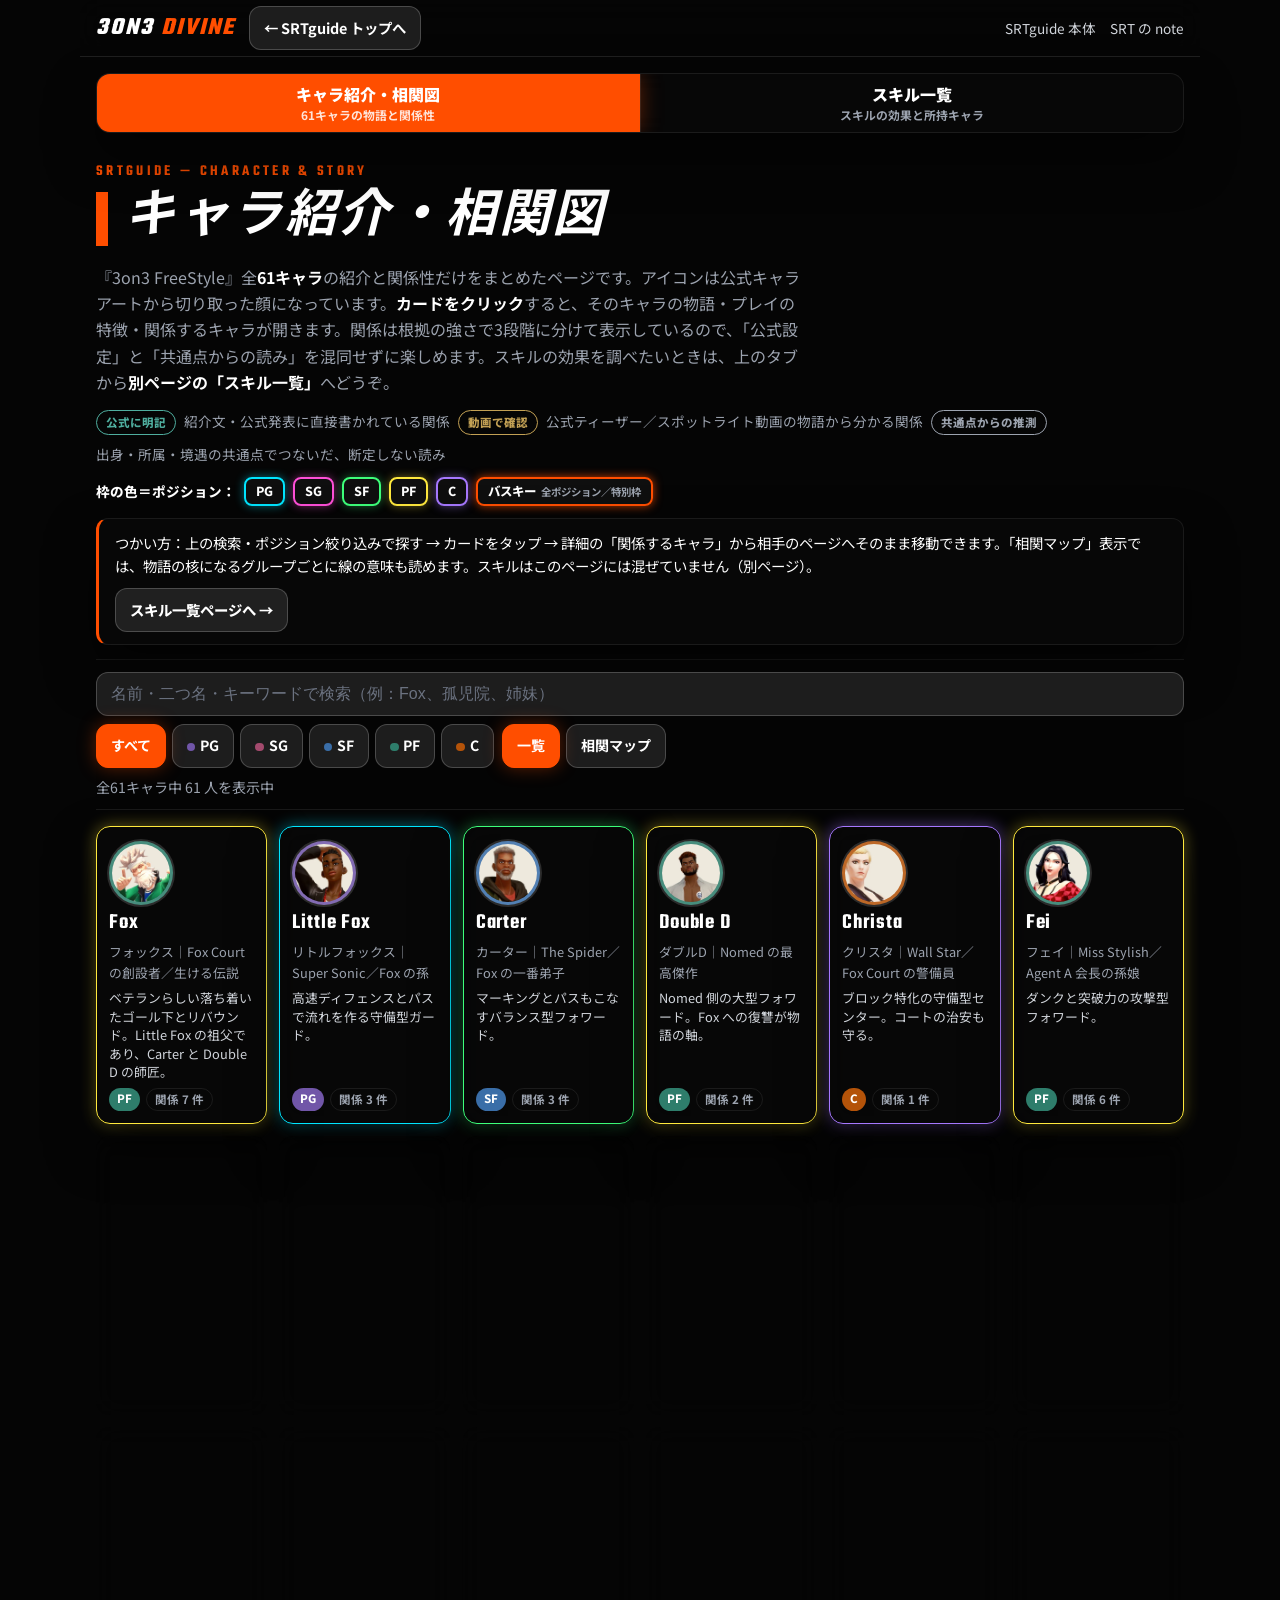
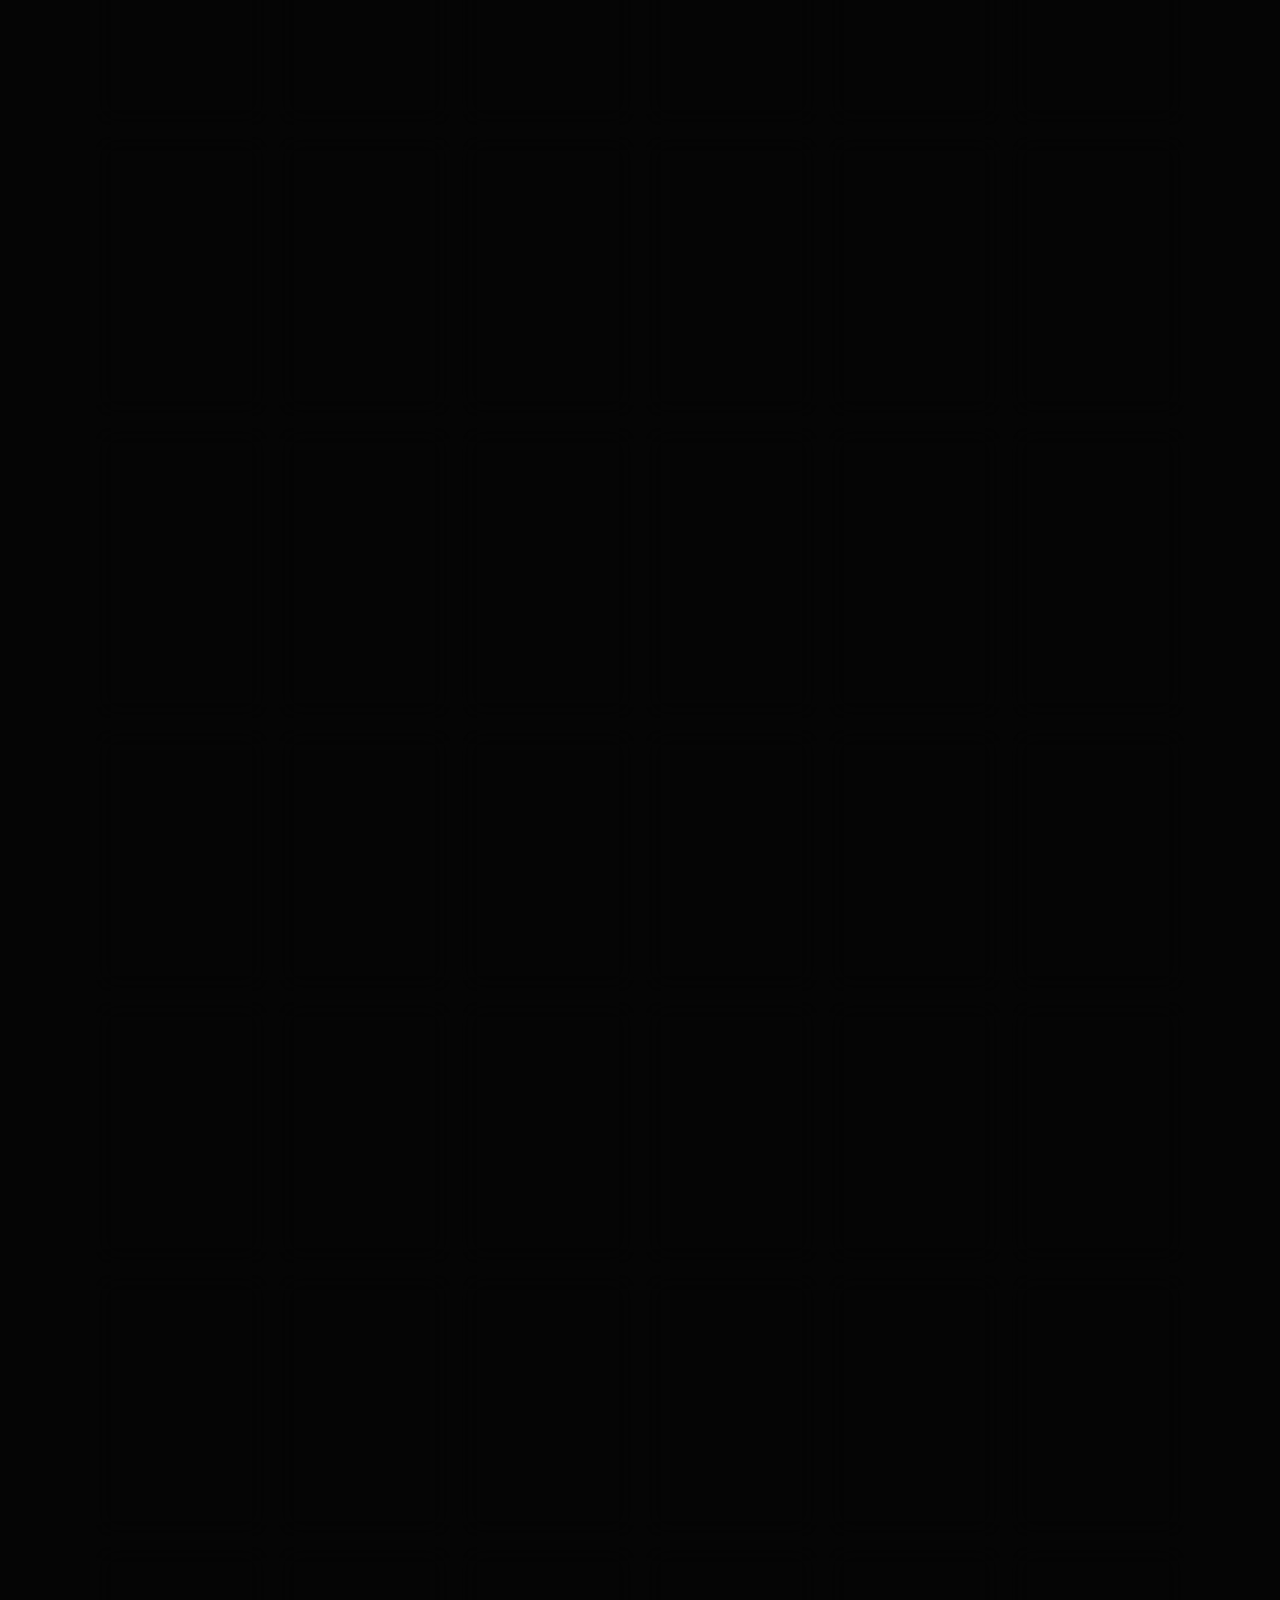
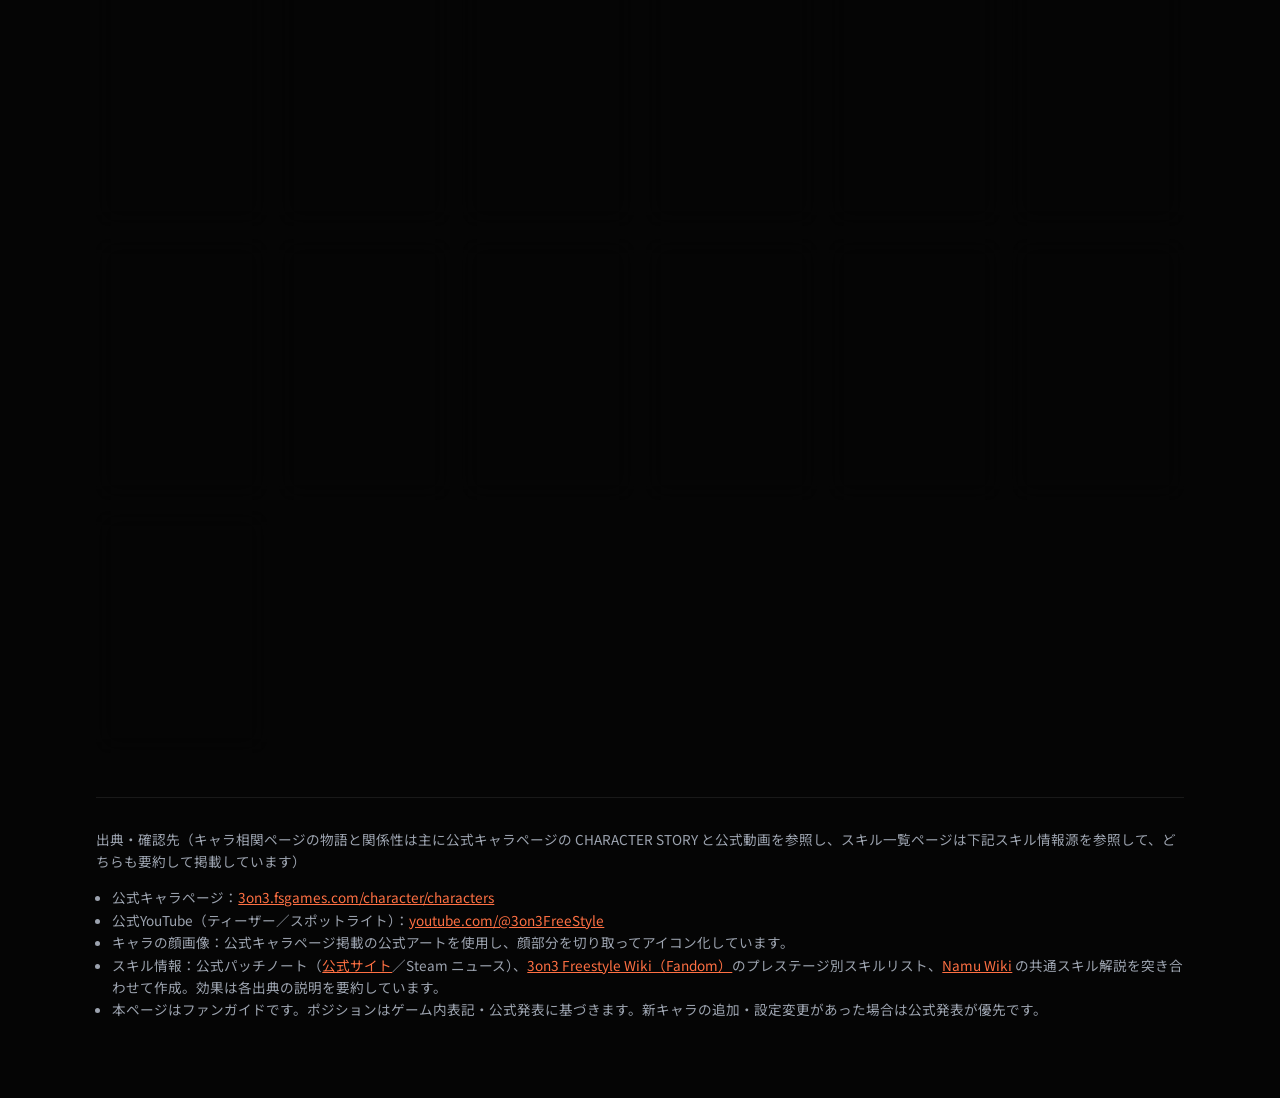
==== commit 78c2f3fa: "Add position-based neon frames to character cards" ====
--- a/characters.html
+++ b/characters.html
@@ -91,6 +91,22 @@
   .poschip{font-size:.72rem;font-weight:800;color:#fff;padding:1px 8px;border-radius:999px}
   .relcount{font-size:.72rem;font-weight:700;border:1px solid var(--line);border-radius:999px;padding:1px 8px;color:var(--muted)}
   .empty{padding:32px 0;color:var(--muted)}
+  /* ポジション別ネオン枠（キャラカード／詳細ドロワー／凡例で共用） */
+  .posframe-PG{--frame:#00e5ff;--frameglow:rgba(0,229,255,.45)}
+  .posframe-SG{--frame:#ff4fd8;--frameglow:rgba(255,79,216,.45)}
+  .posframe-SF{--frame:#3dff7a;--frameglow:rgba(61,255,122,.4)}
+  .posframe-PF{--frame:#ffe93d;--frameglow:rgba(255,233,61,.4)}
+  .posframe-C{--frame:#a678ff;--frameglow:rgba(166,120,255,.5)}
+  .posframe-ALLPOS{--frame:#ff4e00;--frameglow:rgba(255,78,0,.75)}
+  .card[class*="posframe-"]{border-color:var(--frame);box-shadow:var(--shadow),0 0 16px var(--frameglow)}
+  .card[class*="posframe-"]:hover{box-shadow:inset 4px 0 0 var(--frame),var(--shadow),0 0 24px var(--frameglow)}
+  .card.posframe-ALLPOS{border:2px solid #ff4e00;box-shadow:var(--shadow),0 0 26px rgba(255,78,0,.65),0 0 56px rgba(255,78,0,.3)}
+  .card.posframe-ALLPOS:hover{box-shadow:inset 4px 0 0 #ff4e00,var(--shadow),0 0 34px rgba(255,78,0,.8),0 0 64px rgba(255,78,0,.35)}
+  .drawer.posframe-ALLPOS{box-shadow:var(--shadow),0 0 34px rgba(255,78,0,.55),0 0 70px rgba(255,78,0,.25)}
+  .poslegend{display:flex;flex-wrap:wrap;gap:8px;align-items:center;margin:12px 0 2px}
+  .poslegend .plabel{font-size:.85rem;font-weight:800;color:#fff}
+  .plchip{display:inline-flex;align-items:center;font-size:.78rem;font-weight:800;color:#fff;padding:2px 10px;border-radius:8px;border:2px solid var(--frame);background:rgba(255,255,255,.04);box-shadow:0 0 10px var(--frameglow);white-space:nowrap}
+  .plchip small{font-weight:700;color:var(--muted);margin-left:5px}
   /* map view */
   .mapview{margin-top:16px;display:none;flex-direction:column;gap:16px}
   .cluster{background:var(--glass);backdrop-filter:blur(12px);-webkit-backdrop-filter:blur(12px);border:1px solid var(--glass-brd);border-radius:14px;padding:16px;box-shadow:var(--shadow)}
@@ -107,9 +123,9 @@
   /* drawer */
   .scrim{position:fixed;inset:0;background:rgba(0,0,0,.62);z-index:60;display:none}
   .scrim.open{display:block}
-  .drawer{position:fixed;z-index:70;inset:auto 0 0 0;max-height:88dvh;overflow:auto;background:rgba(10,10,10,0.88);backdrop-filter:blur(16px);-webkit-backdrop-filter:blur(16px);border-radius:20px 20px 0 0;border-top:3px solid var(--accent);box-shadow:var(--shadow);padding:20px 18px 36px;display:none}
+  .drawer{position:fixed;z-index:70;inset:auto 0 0 0;max-height:88dvh;overflow:auto;background:rgba(10,10,10,0.88);backdrop-filter:blur(16px);-webkit-backdrop-filter:blur(16px);border-radius:20px 20px 0 0;border-top:3px solid var(--frame,var(--accent));box-shadow:var(--shadow),0 0 26px var(--frameglow,transparent);padding:20px 18px 36px;display:none}
   .drawer.open{display:block}
-  @media(min-width:760px){ .drawer{inset:0 0 0 auto;width:520px;max-height:none;border-radius:0;border-top:none;border-left:3px solid var(--accent)} }
+  @media(min-width:760px){ .drawer{inset:0 0 0 auto;width:520px;max-height:none;border-radius:0;border-top:none;border-left:3px solid var(--frame,var(--accent))} }
   .drawer .head{display:flex;gap:14px;align-items:flex-start}
   .drawer .avatar{width:84px;height:84px;font-size:1.3rem;flex:none}
   /* skills view */
@@ -193,6 +209,15 @@
       <span class="badge b-official">公式に明記</span><span style="font-size:.85rem">紹介文・公式発表に直接書かれている関係</span>
       <span class="badge b-video">動画で確認</span><span style="font-size:.85rem">公式ティーザー／スポットライト動画の物語から分かる関係</span>
       <span class="badge b-guess">共通点からの推測</span><span style="font-size:.85rem">出身・所属・境遇の共通点でつないだ、断定しない読み</span>
+    </div>
+    <div class="poslegend" aria-label="カード枠の色の凡例（ポジション別）">
+      <span class="plabel">枠の色＝ポジション：</span>
+      <span class="plchip posframe-PG">PG</span>
+      <span class="plchip posframe-SG">SG</span>
+      <span class="plchip posframe-SF">SF</span>
+      <span class="plchip posframe-PF">PF</span>
+      <span class="plchip posframe-C">C</span>
+      <span class="plchip posframe-ALLPOS">バスキー<small>全ポジション／特別枠</small></span>
     </div>
     <div class="howto">つかい方：上の検索・ポジション絞り込みで探す → カードをタップ → 詳細の「関係するキャラ」から相手のページへそのまま移動できます。「相関マップ」表示では、物語の核になるグループごとに線の意味も読めます。スキルはこのページには混ぜていません（別ページ）。<br><button class="xlink" type="button" data-goto-skills style="margin-top:10px">スキル一覧ページへ →</button></div>
   </header>
@@ -421,7 +446,7 @@
     if(!posMatches(ch,curPos)) return;
     if(q){ var hay=(ch.en+" "+ch.ja+" "+ch.nick+" "+ch.story+" "+ch.play+" "+(GROUPS[ch.group]?GROUPS[ch.group].name:"")).toLowerCase(); if(hay.indexOf(q)===-1) return; }
     shown++;
-    var b=document.createElement("button"); b.className="card"; b.setAttribute("aria-label",ch.en+" の詳細を開く");
+    var b=document.createElement("button"); b.className="card posframe-"+ch.pos; b.setAttribute("aria-label",ch.en+" の詳細を開く");
     b.innerHTML=faceHTML(ch)+'<span class="en">'+ch.en+'</span><span class="ja">'+ch.ja+"｜"+ch.nick+'</span><span class="role">'+ch.play+'</span><span class="meta"><span class="poschip pos-'+ch.pos+'">'+posLabel(ch.pos)+'</span><span class="relcount">関係 '+rels(ch.id).length+' 件</span></span>';
     b.addEventListener("click",function(){ openDetail(ch.id); });
     grid.appendChild(b);
@@ -697,7 +722,7 @@
   if(r.length===0){ h+='<p>紹介文・公式動画の範囲では、他のプレイアブルキャラとの直接の関係は確認できませんでした。単独で物語が完結するタイプです。</p>'; }
   else{ h+='<ul class="rellist">'; r.forEach(function(x){ var o=byId[x.to]; h+='<li><div class="rhead"><button class="linklike" data-to="'+x.to+'">'+o.en+'（'+posLabel(o.pos)+'）</button><span>'+x.label+'</span>'+levelBadge(x.level)+'</div><p>'+x.note+'</p></li>'; }); h+='</ul>'; }
   h+='<div class="actions"><button class="primary" id="dRelOnly">関係者だけを一覧で見る</button><a href="https://3on3.fsgames.com/character/characters" target="_blank" rel="noopener">公式キャラページで原文を見る</a><a href="https://www.youtube.com/@3on3FreeStyle" target="_blank" rel="noopener">公式YouTubeで動画を探す</a></div>';
-  drawer.innerHTML=h; drawer.hidden=false; drawer.classList.add("open"); scrim.classList.add("open"); document.body.style.overflow="hidden";
+  drawer.innerHTML=h; drawer.classList.remove("posframe-PG","posframe-SG","posframe-SF","posframe-PF","posframe-C","posframe-ALLPOS"); drawer.classList.add("posframe-"+ch.pos); drawer.hidden=false; drawer.classList.add("open"); scrim.classList.add("open"); document.body.style.overflow="hidden";
   document.getElementById("dClose").addEventListener("click",closeDetail);
   drawer.querySelectorAll("[data-to]").forEach(function(b){ b.addEventListener("click",function(){ openDetail(b.dataset.to); drawer.scrollTop=0; }); });
   drawer.querySelectorAll("[data-skill]").forEach(function(b){ b.addEventListener("click",function(){ goSkill(b.dataset.skill); }); });
@@ -705,7 +730,7 @@
     closeDetail(); setPage("chars",{noScroll:true}); setView("grid"); curPos="ALL"; document.querySelectorAll("#posSeg button").forEach(function(x){x.setAttribute("aria-pressed",x.dataset.pos==="ALL"?"true":"false");});
     var ids=[id].concat(r.map(function(x){return x.to;}));
     grid.innerHTML=""; var shown=0;
-    ids.forEach(function(rid){ var c2=byId[rid]; shown++; var b=document.createElement("button"); b.className="card"; b.innerHTML=faceHTML(c2)+'<span class="en">'+c2.en+'</span><span class="ja">'+c2.ja+"｜"+c2.nick+'</span><span class="role">'+c2.play+'</span><span class="meta"><span class="poschip pos-'+c2.pos+'">'+posLabel(c2.pos)+'</span></span>'; b.addEventListener("click",function(){openDetail(rid);}); grid.appendChild(b); });
+    ids.forEach(function(rid){ var c2=byId[rid]; shown++; var b=document.createElement("button"); b.className="card posframe-"+c2.pos; b.innerHTML=faceHTML(c2)+'<span class="en">'+c2.en+'</span><span class="ja">'+c2.ja+"｜"+c2.nick+'</span><span class="role">'+c2.play+'</span><span class="meta"><span class="poschip pos-'+c2.pos+'">'+posLabel(c2.pos)+'</span></span>'; b.addEventListener("click",function(){openDetail(rid);}); grid.appendChild(b); });
     countEl.textContent=ch.en+" の関係者 "+shown+" 人を表示中（検索欄を触ると全件表示に戻ります）";
     window.scrollTo({top:0,behavior:"smooth"});
   });
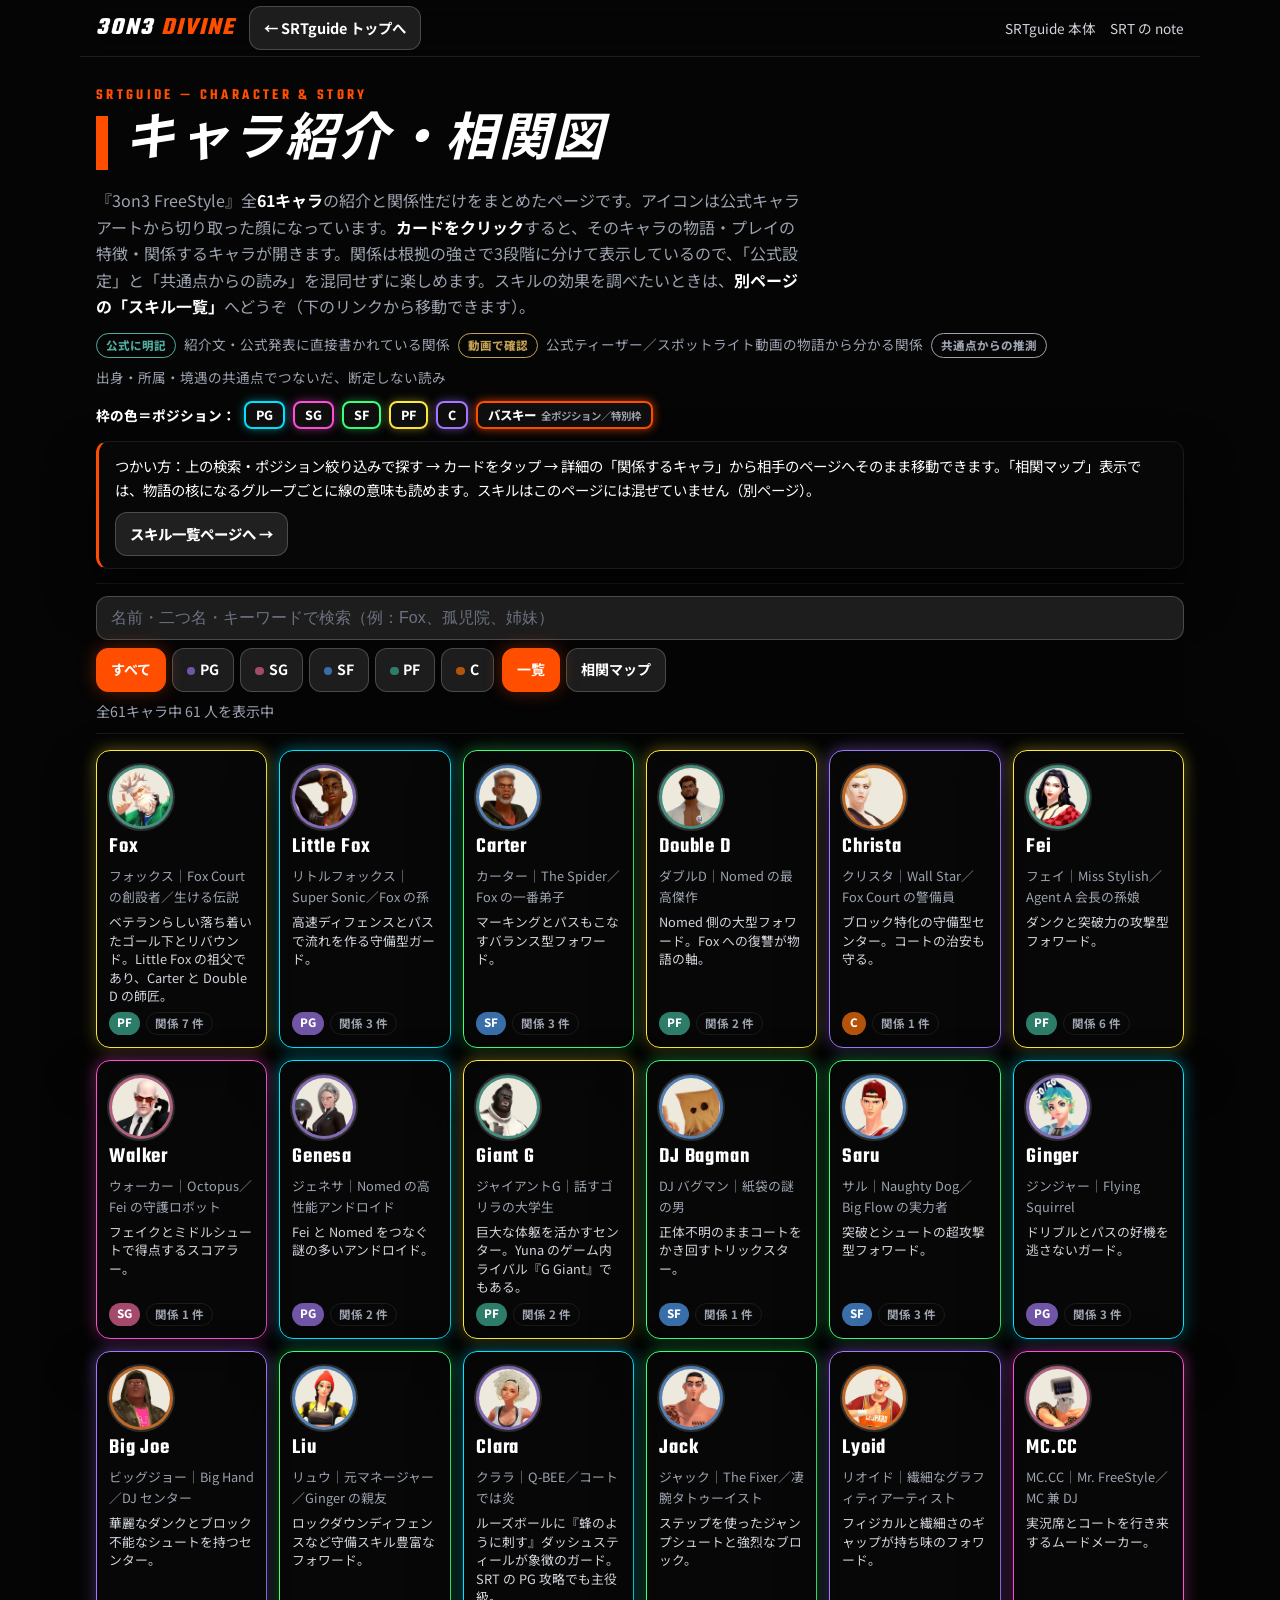
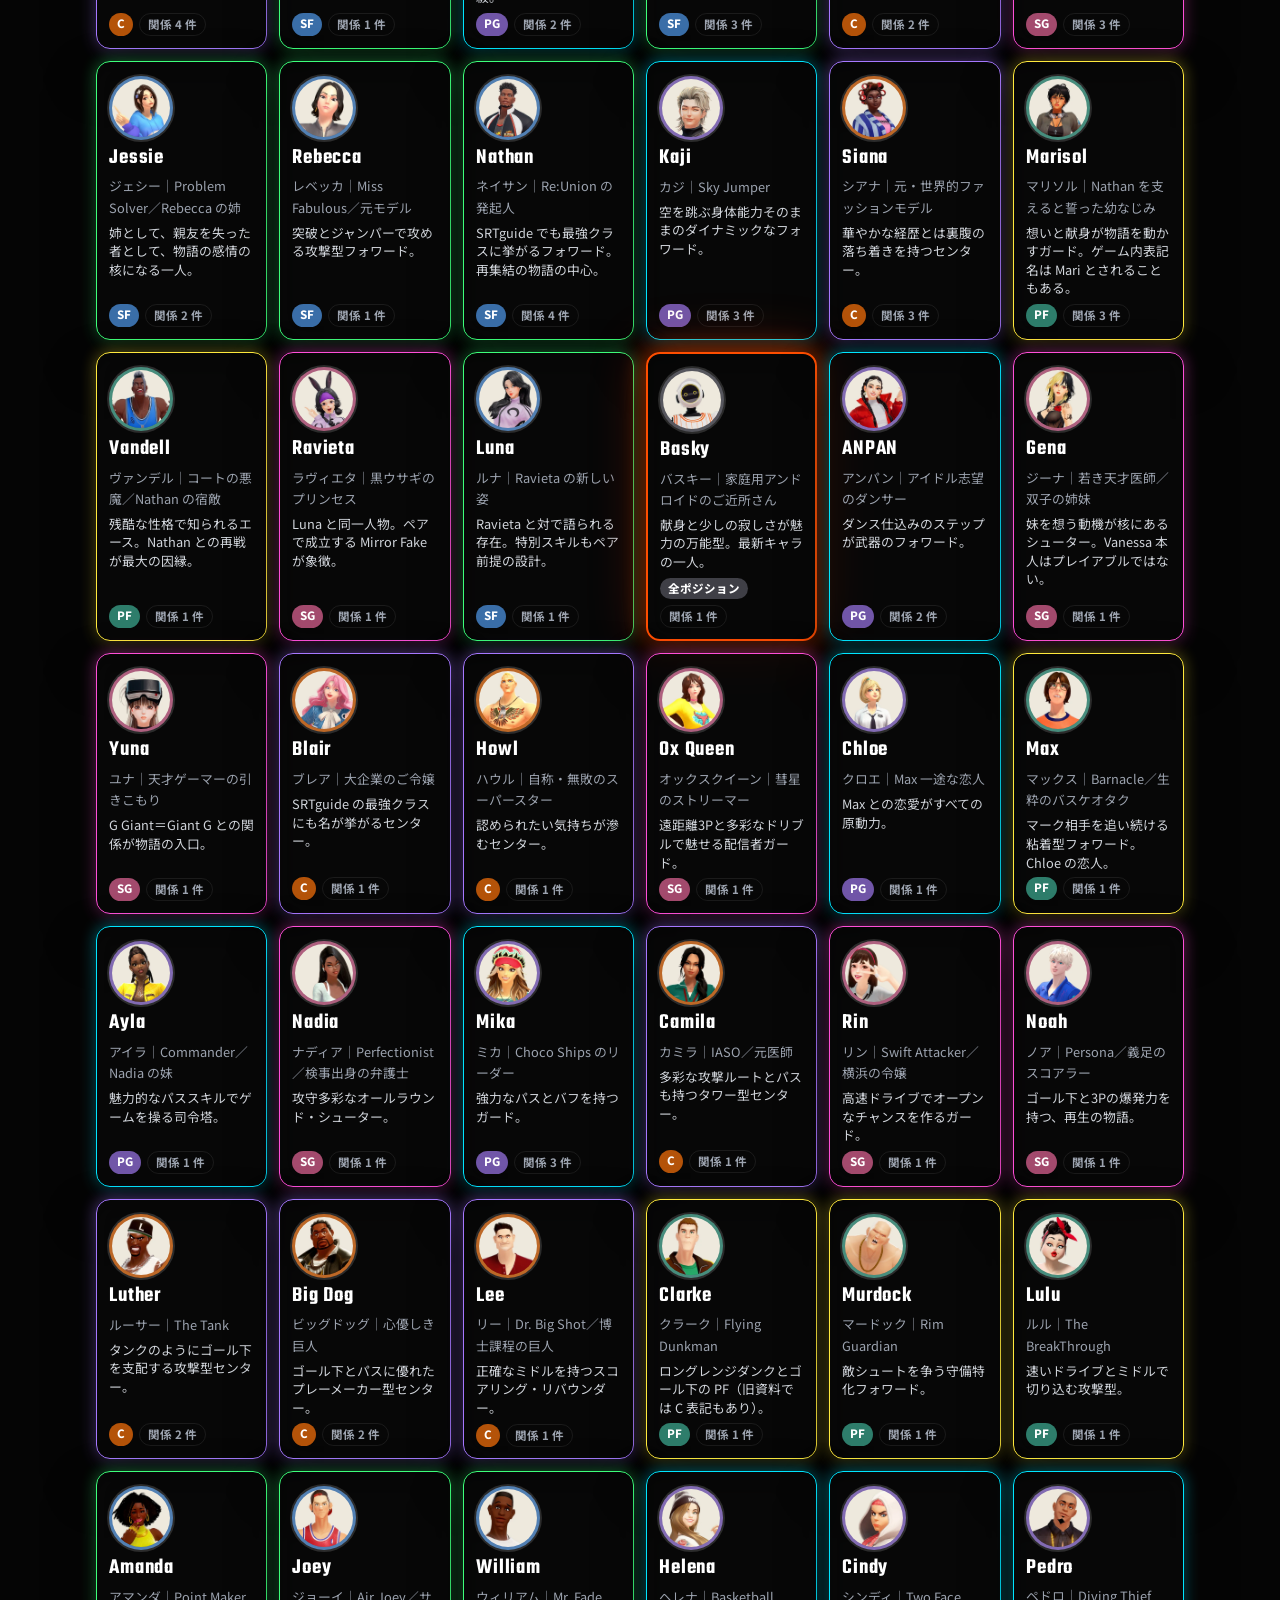
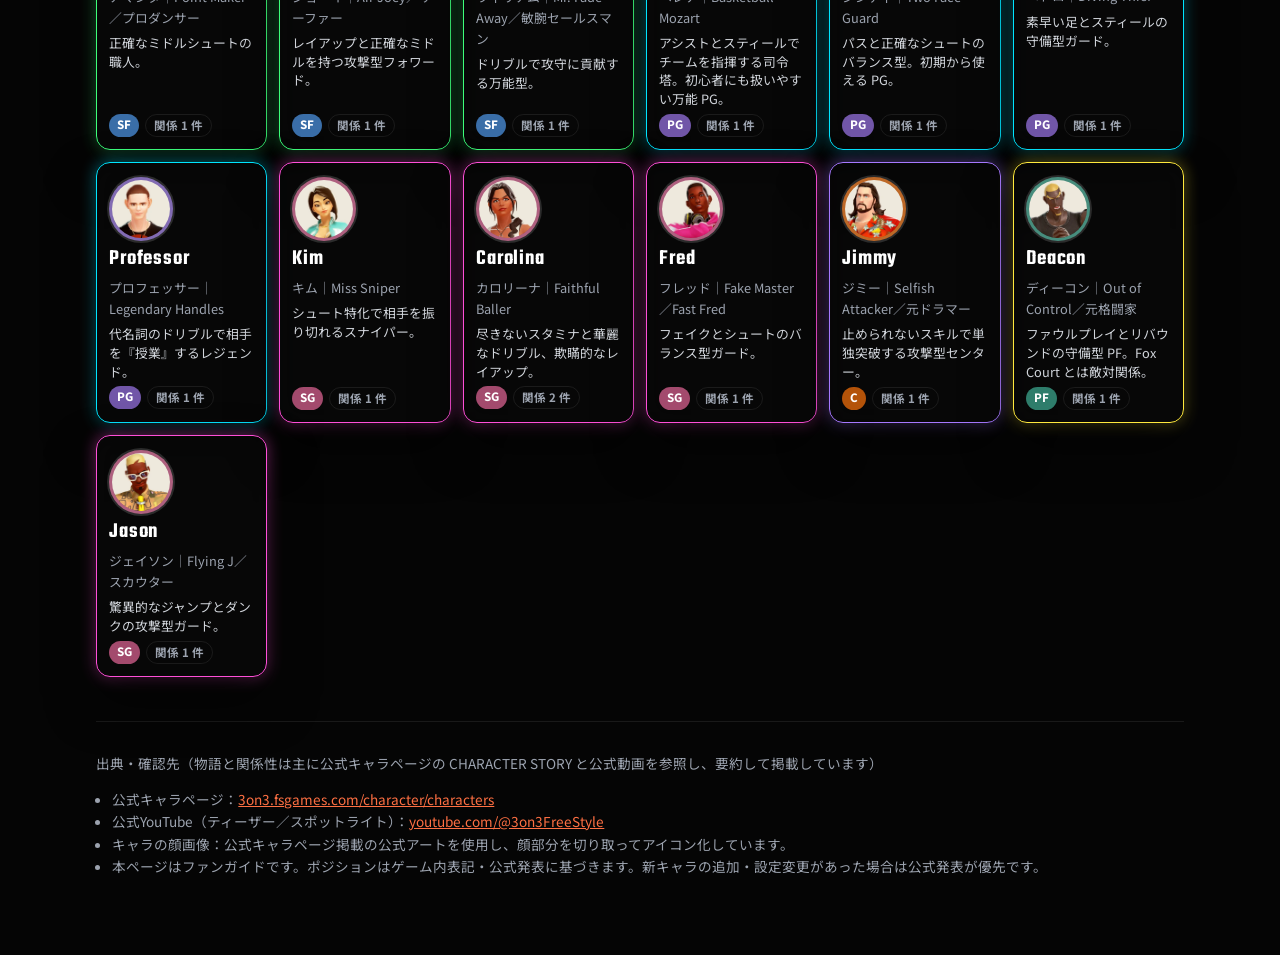
==== commit 69295396: "Update characters.html" ====
--- a/characters.html
+++ b/characters.html
@@ -8,12 +8,10 @@
 <link rel="preconnect" href="https://fonts.googleapis.com">
 <link rel="preconnect" href="https://fonts.gstatic.com" crossorigin>
 <link href="https://fonts.googleapis.com/css2?family=Teko:ital,wght@0,500;0,600;0,700;1,600;1,700&family=Noto+Sans+JP:wght@400;500;700;900&display=swap" rel="stylesheet">
-<title>キャラ相関 ／ スキル一覧 | SRTguide — 3on3 FreeStyle</title>
+<title>キャラ紹介・相関図 | SRTguide — 3on3 FreeStyle</title>
 <!--
-  SRTguide 追加ページ：キャラ相関とスキル一覧は別ページ構成。
-  このファイル内では上部タブ＋ハッシュ（#characters / #skills）で2ページに分離。
-  GitHub Pages (mirimaru/SRTguide) へ移すときは、#pageChars 部分を characters.html、
-  #pageSkills 部分を skills.html に分けられる構造にしてある。
+  SRTguide 追加ページ：キャラ紹介・相関図のページ。
+  スキル一覧は別ファイル skills.html で完結し、このページには含めない。
   CSS/JS はすべてこのファイル内。トップへは相対リンク index.html で戻る。
 -->
 <style>
@@ -128,27 +126,6 @@
   @media(min-width:760px){ .drawer{inset:0 0 0 auto;width:520px;max-height:none;border-radius:0;border-top:none;border-left:3px solid var(--frame,var(--accent))} }
   .drawer .head{display:flex;gap:14px;align-items:flex-start}
   .drawer .avatar{width:84px;height:84px;font-size:1.3rem;flex:none}
-  /* skills view */
-  .skillview{margin-top:16px;display:none;flex-direction:column;gap:12px}
-  .skillnote{background:var(--glass);backdrop-filter:blur(12px);-webkit-backdrop-filter:blur(12px);border:1px solid var(--glass-brd);border-left:3px solid var(--accent);border-radius:12px;padding:12px 16px;font-size:.9rem;box-shadow:var(--shadow)}
-  .skillnote p{margin:0 0 6px}.skillnote p:last-child{margin:0}
-  .skillcard{background:var(--glass);backdrop-filter:blur(12px);-webkit-backdrop-filter:blur(12px);border:1px solid var(--glass-brd);border-radius:14px;padding:14px 16px;box-shadow:var(--shadow)}
-  .skillcard:hover{background:linear-gradient(90deg,rgba(255,78,0,0.14),rgba(10,10,10,0.5) 60%);box-shadow:inset 4px 0 0 var(--accent),0 24px 48px rgba(0,0,0,0.55)}
-  .skillcard .shead{display:flex;flex-wrap:wrap;gap:8px;align-items:baseline}
-  .skillcard h3{margin:0;font-family:var(--font-d);font-weight:600;font-size:1.45rem;letter-spacing:.03em;line-height:1.15}
-  .skillcard .sjp{color:var(--muted);font-size:.88rem;font-weight:700}
-  .stype{font-size:.72rem;font-weight:800;padding:2px 9px;border-radius:999px;border:1.5px solid currentColor;white-space:nowrap}
-  .st-common{color:var(--teal)} .st-unique{color:var(--accent-txt)}
-  .skillcard .seffect{margin:8px 0 0;font-size:.94rem;color:#e5e7eb}
-  .skillcard .seffect.unverified{color:var(--muted)}
-  .owners{display:flex;flex-wrap:wrap;gap:6px;margin-top:10px}
-  .ownchip{display:inline-flex;align-items:center;gap:7px;border:1px solid var(--line);background:rgba(255,255,255,0.06);color:#fff;border-radius:999px;padding:3px 12px 3px 4px;font-weight:700;font-size:.85rem;min-height:36px}
-  .ownchip img{width:26px;height:26px;border-radius:50%;object-fit:cover;flex:none;background:var(--surface2)}
-  .ownchip:hover{border-color:var(--accent);background:linear-gradient(90deg,rgba(255,78,0,0.2),transparent)}
-  .dskills{display:flex;flex-wrap:wrap;gap:6px}
-  .dskill{border:1px solid var(--btn-brd);background:var(--btn-bg);color:#fff;border-radius:999px;padding:5px 13px;font-weight:700;font-size:.86rem;min-height:40px}
-  .dskill:hover{border-color:var(--accent)}
-  .dskill small{color:var(--muted);font-weight:600}
   .drawer h2{margin:0;font-family:var(--font-d);font-style:italic;text-transform:uppercase;letter-spacing:.04em;font-size:2rem;line-height:1.1}
   .drawer .sub{color:var(--muted);font-size:.9rem}
   .close{margin-left:auto;flex:none;width:44px;height:44px;border-radius:50%;border:1px solid var(--btn-brd);background:var(--btn-bg);color:#fff;font-size:1.15rem;line-height:1}
@@ -166,19 +143,8 @@
   .actions{display:flex;flex-wrap:wrap;gap:8px;margin-top:18px}
   .actions button,.actions a{border:1px solid var(--btn-brd);border-radius:12px;padding:8px 16px;font-weight:700;background:var(--btn-bg);color:#fff;text-decoration:none;display:inline-flex;align-items:center;min-height:44px;font-size:.9rem}
   .actions .primary{background:var(--accent);border-color:var(--accent);color:#fff;box-shadow:0 0 18px rgba(255,78,0,0.35)}
-  /* page separation: キャラ相関ページ / スキル一覧ページ */
-  .pagenav{display:flex;gap:0;margin:16px 0 0;border:1px solid var(--glass-brd);border-radius:14px;overflow:hidden;background:var(--glass);backdrop-filter:blur(12px);-webkit-backdrop-filter:blur(12px);box-shadow:var(--shadow)}
-  .pagenav button{flex:1 1 0;min-height:56px;border:none;background:transparent;color:#fff;font-weight:900;font-size:1rem;padding:10px 8px;line-height:1.3}
-  .pagenav button small{display:block;font-weight:700;font-size:.74rem;color:var(--muted);margin-top:2px}
-  .pagenav button[aria-pressed="true"]{background:var(--accent);color:#fff;box-shadow:0 0 22px rgba(255,78,0,0.35)}
-  .pagenav button[aria-pressed="true"] small{color:rgba(255,255,255,0.85)}
-  .pagenav button + button{border-left:1px solid var(--line)}
-  .pagenav button:focus-visible{outline:3px solid var(--accent);outline-offset:-3px}
-  .page[hidden]{display:none!important}
-  .pagehero{padding:26px 0 14px;border-bottom:1px solid var(--line)}
   .xlink{display:inline-flex;align-items:center;min-height:44px;padding:6px 14px;border:1px solid var(--btn-brd);border-radius:12px;background:var(--btn-bg);color:#fff;font-weight:800;font-size:.9rem;text-decoration:none;cursor:pointer}
   .xlink:hover{border-color:var(--accent)}
-  .skilltoolbar{position:sticky;top:var(--headh);z-index:30;background:rgba(5,5,5,0.85);backdrop-filter:blur(12px);-webkit-backdrop-filter:blur(12px);padding:12px 0 10px;border-bottom:1px solid var(--line)}
   footer{margin-top:44px;border-top:1px solid var(--line);padding-top:16px;font-size:.85rem;color:var(--muted)}
   footer ul{padding-left:1.2em}
   @media (prefers-reduced-motion: reduce){ *{transition:none!important;scroll-behavior:auto!important} }
@@ -195,16 +161,11 @@
     </div>
   </nav>
 
-  <nav class="pagenav" aria-label="ページ切替（キャラ相関とスキル一覧は別ページです）">
-    <button id="pageTabChars" aria-pressed="true">キャラ紹介・相関図<small>61キャラの物語と関係性</small></button>
-    <button id="pageTabSkills" aria-pressed="false">スキル一覧<small>スキルの効果と所持キャラ</small></button>
-  </nav>
-
-  <div class="page" id="pageChars">
+  <div id="pageChars">
   <header class="hero">
     <p class="kicker">SRTGUIDE — CHARACTER &amp; STORY</p>
     <h1>キャラ紹介・相関図</h1>
-    <p class="lead">『3on3 FreeStyle』全<strong>61キャラ</strong>の紹介と関係性だけをまとめたページです。アイコンは公式キャラアートから切り取った顔になっています。<strong>カードをクリック</strong>すると、そのキャラの物語・プレイの特徴・関係するキャラが開きます。関係は根拠の強さで3段階に分けて表示しているので、「公式設定」と「共通点からの読み」を混同せずに楽しめます。スキルの効果を調べたいときは、上のタブから<strong>別ページの「スキル一覧」</strong>へどうぞ。</p>
+    <p class="lead">『3on3 FreeStyle』全<strong>61キャラ</strong>の紹介と関係性だけをまとめたページです。アイコンは公式キャラアートから切り取った顔になっています。<strong>カードをクリック</strong>すると、そのキャラの物語・プレイの特徴・関係するキャラが開きます。関係は根拠の強さで3段階に分けて表示しているので、「公式設定」と「共通点からの読み」を混同せずに楽しめます。スキルの効果を調べたいときは、<strong>別ページの「スキル一覧」</strong>へどうぞ（下のリンクから移動できます）。</p>
     <div class="legend" aria-label="根拠レベルの凡例">
       <span class="badge b-official">公式に明記</span><span style="font-size:.85rem">紹介文・公式発表に直接書かれている関係</span>
       <span class="badge b-video">動画で確認</span><span style="font-size:.85rem">公式ティーザー／スポットライト動画の物語から分かる関係</span>
@@ -219,7 +180,7 @@
       <span class="plchip posframe-C">C</span>
       <span class="plchip posframe-ALLPOS">バスキー<small>全ポジション／特別枠</small></span>
     </div>
-    <div class="howto">つかい方：上の検索・ポジション絞り込みで探す → カードをタップ → 詳細の「関係するキャラ」から相手のページへそのまま移動できます。「相関マップ」表示では、物語の核になるグループごとに線の意味も読めます。スキルはこのページには混ぜていません（別ページ）。<br><button class="xlink" type="button" data-goto-skills style="margin-top:10px">スキル一覧ページへ →</button></div>
+    <div class="howto">つかい方：上の検索・ポジション絞り込みで探す → カードをタップ → 詳細の「関係するキャラ」から相手のページへそのまま移動できます。「相関マップ」表示では、物語の核になるグループごとに線の意味も読めます。スキルはこのページには混ぜていません（別ページ）。<br><a class="xlink" href="skills.html" style="margin-top:10px">スキル一覧ページへ →</a></div>
   </header>
 
   <div class="toolbar">
@@ -249,40 +210,13 @@
   </main>
   </div><!-- /pageChars -->
 
-  <div class="page" id="pageSkills" hidden>
-  <header class="pagehero">
-    <p class="kicker">SRTGUIDE — SKILL LIST</p>
-    <h1>スキル一覧</h1>
-    <p class="lead">キャラ相関とは<strong>別ページ</strong>の、スキルだけの一覧です。公開資料で確認できたスキルについて、<strong>効果</strong>と<strong>所持キャラ</strong>をまとめています。複数キャラが持つスキルは<strong>共通スキル</strong>として1件にまとめ、1キャラ（または特定ペア）だけのスキルは<strong>固有スキル</strong>として分けています。強さの評価は付けていません。</p>
-    <div class="howto">つかい方：スキル名・効果の言葉（例：ダンク、パス、スティール）で検索し、共通／固有で絞り込めます。各スキルの「所持キャラ」をタップすると、キャラ相関のページへ移動してそのキャラの詳細が開きます。<br><button class="xlink" type="button" data-goto-chars style="margin-top:10px">← キャラ紹介・相関図ページへ</button></div>
-  </header>
-
-  <section id="skillView" class="skillview" aria-label="スキル一覧" style="display:flex">
-      <div class="skillnote">
-        <p><strong>収録範囲について：</strong>これは公開資料で確認できたスキルの一覧です。同名でも効果が別物のスキル（例：Tenacity、Spin Move）は混同しないよう分けて載せています。効果の公式説明が公開資料で確認できなかったスキルは、その旨を明記しています。</p>
-        <p>固有スキルが公開資料で確認できなかったキャラは Carter / Christa / Fei / Carolina / Jimmy / Jason / Max / Luther / Clarke / Murdock / Lulu / Amanda / William / Pedro / Walker / Rebecca / Little Fox / Giant G / Kaji / Gena / Howl / Camila / Professor / Rin の24人です（Siana は1件のみ確認）。この24人のうち14人は共通スキルの所持者として登場しますが、Little Fox / Christa / Fei / Carolina / Jimmy / Pedro / Professor / Gena / Howl / Camila の10人は共通スキル側でも所持が確認できていません。</p>
-      </div>
-      <div class="skilltoolbar" style="display:flex;flex-wrap:wrap;gap:8px;align-items:center">
-        <label class="search"><span style="position:absolute;left:-9999px">スキル検索</span><input id="sq" type="search" placeholder="スキル名・効果で検索（例：ダンク、パス、スティール）" autocomplete="off"></label>
-        <div class="seg" id="typeSeg" role="group" aria-label="スキルの種類で絞り込み">
-          <button data-type="ALL" aria-pressed="true">すべて</button>
-          <button data-type="common" aria-pressed="false">共通スキル</button>
-          <button data-type="unique" aria-pressed="false">固有スキル</button>
-        </div>
-      </div>
-      <p class="count" id="scount" aria-live="polite" style="margin:0"></p>
-      <div id="skillList" style="display:flex;flex-direction:column;gap:10px"></div>
-      <p class="empty" id="sempty" hidden>条件に合うスキルが見つかりませんでした。検索語を変えてみてください。</p>
-    </section>
-  </div><!-- /pageSkills -->
 
   <footer>
-    <p>出典・確認先（キャラ相関ページの物語と関係性は主に公式キャラページの CHARACTER STORY と公式動画を参照し、スキル一覧ページは下記スキル情報源を参照して、どちらも要約して掲載しています）</p>
+    <p>出典・確認先（物語と関係性は主に公式キャラページの CHARACTER STORY と公式動画を参照し、要約して掲載しています）</p>
     <ul>
       <li>公式キャラページ：<a href="https://3on3.fsgames.com/character/characters" target="_blank" rel="noopener">3on3.fsgames.com/character/characters</a></li>
       <li>公式YouTube（ティーザー／スポットライト）：<a href="https://www.youtube.com/@3on3FreeStyle" target="_blank" rel="noopener">youtube.com/@3on3FreeStyle</a></li>
       <li>キャラの顔画像：公式キャラページ掲載の公式アートを使用し、顔部分を切り取ってアイコン化しています。</li>
-      <li>スキル情報：公式パッチノート（<a href="https://3on3.fsgames.com/character/characters" target="_blank" rel="noopener">公式サイト</a>／Steam ニュース）、<a href="https://3on3-freestyle.fandom.com/wiki/Characters" target="_blank" rel="noopener">3on3 Freestyle Wiki（Fandom）</a>のプレステージ別スキルリスト、<a href="https://en.namu.wiki/w/3on3%20%ED%94%84%EB%A6%AC%EC%8A%A4%ED%83%80%EC%9D%BC" target="_blank" rel="noopener">Namu Wiki</a> の共通スキル解説を突き合わせて作成。効果は各出典の説明を要約しています。</li>
       <li>本ページはファンガイドです。ポジションはゲーム内表記・公式発表に基づきます。新キャラの追加・設定変更があった場合は公式発表が優先です。</li>
     </ul>
   </footer>
@@ -483,228 +417,6 @@
 document.getElementById("viewGrid").addEventListener("click",function(){ setView("grid"); });
 document.getElementById("viewMap").addEventListener("click",function(){ setView("map"); });
 
-/* ---- page separation: キャラ相関ページ と スキル一覧ページ は別ページ ---- */
-var pageChars=document.getElementById("pageChars"), pageSkills=document.getElementById("pageSkills");
-var curPage="chars";
-function setPage(p,opts){
-  opts=opts||{};
-  curPage = p==="skills" ? "skills" : "chars";
-  pageChars.hidden = curPage!=="chars";
-  pageSkills.hidden = curPage!=="skills";
-  document.getElementById("pageTabChars").setAttribute("aria-pressed", curPage==="chars"?"true":"false");
-  document.getElementById("pageTabSkills").setAttribute("aria-pressed", curPage==="skills"?"true":"false");
-  document.title = curPage==="skills" ? "スキル一覧 | SRTguide — 3on3 FreeStyle" : "キャラ紹介・相関図 | SRTguide — 3on3 FreeStyle";
-  if(!opts.keepHash){ try{ history.replaceState(null,"", curPage==="skills" ? "#skills" : "#characters"); }catch(e){} }
-  if(!opts.noScroll){ window.scrollTo({top:0,behavior:"smooth"}); }
-}
-document.getElementById("pageTabChars").addEventListener("click",function(){ setPage("chars"); });
-document.getElementById("pageTabSkills").addEventListener("click",function(){ setPage("skills"); });
-document.querySelectorAll("[data-goto-skills]").forEach(function(b){ b.addEventListener("click",function(){ setPage("skills"); }); });
-document.querySelectorAll("[data-goto-chars]").forEach(function(b){ b.addEventListener("click",function(){ setPage("chars"); }); });
-window.addEventListener("hashchange",function(){ if(location.hash==="#skills") setPage("skills",{keepHash:true}); else if(location.hash==="#characters") setPage("chars",{keepHash:true}); });
-
-/* ============ SKILLS: [英語名, 日本語名, c=共通/u=固有, 効果, 所持キャラid(カンマ区切り)] ============ */
-var SKILLS = [
- ["Double Clutch","ダブルクラッチ","c","レイアップ中に空中で一度フェイクを入れてからシュートする。フェイク部分はブロックされず、本命のシュートのみブロック可能。ビッグマンとの読み合いに使える。","joey,fred,nadia,jason"],
- ["Post Up During Breakthrough","突破中ポストアップ","c","ドリブル突破の途中でキャンセルし、即ポストアップへ移行できる。突破が終わるまで待たずに背負った姿勢へ切り替えられる。","rebecca,william,joey,jason"],
- ["Cut During Breakthrough","突破中カット","c","突破ドリブル中に入力を止めてキャンセルし、その場に戻れる。","joey"],
- ["Deny Intercept","ディナイ・インターセプト","c","パスの通り道でポストアップするだけでパスをカットできる。ただしアリウープパス、キルパス、ブロックパスは止められない。","murdock,max,carter"],
- ["Running Pluto","ランニング・プルート","c","ボールを高く放つフローター気味のレイアップ。通常のレイアップよりブロックされる範囲が狭い。","rebecca"],
- ["Leg Through Back Dribble","レッグスルー・バックドリブル","c","レッグスルーから後ろへ下がり、そのまま突破へつなげるドリブル。下がり切らずに突破方向を入力するのがコツ。","rin"],
- ["Dunk At Will","マニュアルダンク","c","任意のタイミングでダンクだけを狙えるようになり、レイアップとダンクを使い分けられる。","luther,lulu,murdock,clarke,jason"],
- ["Manual Layup","マニュアルレイアップ","c","ゴール斜め方向へスティックを倒して放つ回避レイアップ。マニュアルブロックでないと止めにくい。","lulu,clarke,rebecca,william,joey,carter,jason"],
- ["Manual Block","マニュアルブロック","c","ブロックしたい方向を指定して跳ぶ。指定した方向により遠くまでブロック判定が届く。","lee,murdock"],
- ["Box Out","ボックスアウト","c","シュート局面で相手を押さえて動けなくし、リバウンドの位置取りを有利にする。リバウンドの必須スキル。","lee,bigdog,luther,lulu,max,murdock,clarke,william"],
- ["Backward Spin","バックワードスピン","c","ポストアップ突破中に後方へスピンして下がる。ゴールに近い時はレイアップへの連携が定番。ゴール下では発動しない。","william"],
- ["Block & Catch","ブロック＆キャッチ","c","ブロックと同時にボールを自分のものに確定させる。ティップインには使用できない。","luther,murdock"],
- ["Block Pass","ブロックパス","c","ブロック成功時、一定の角度・距離内に味方がいればボールがその味方へ飛ぶ。インターセプトされない。","bigdog"],
- ["Side Step Back","サイドステップバック","c","前後だけでなく左右の距離も変えるステップバック。","rebecca,jason"],
- ["Side Turn Fade Away","サイドターン・フェイダウェイ","c","ポストアップ中に横を向いて後ろへ跳びながらシュートする。ゴール下では発動しない。","rebecca"],
- ["Side Hop Step","サイドホップステップ","c","突破をキャンセルして横へジャンプする。両手でボールを掴むため、使用後は移動できない。","joey"],
- ["Shooting Touch","シューティングタッチ","c","持っていると画面下にゲージが表示される。黄色に合わせると成功率が少し、緑に合わせると大きく上がる。","lee,amanda,rin,kim"],
- ["Pass While Shooting","シュート中パス","c","レイアップに行くふりをしてパスを出す。ブロックを釣れるが、レイアップにならない場合はシュートフェイク扱いになりスティールされる危険もある。","bigdog,rebecca,carter"],
- ["Shot Fake Drive","シュートフェイク・ドライブ","c","シュートフェイク直後に突破する。ドリブルを一度でもつくと発動できない。","carter"],
- ["Shot Fake Step","シュートフェイク・ステップ","c","シュートフェイク直後にサイドステップで突破する。前進は少なめで横移動が大きい。ドリブル後は発動できない。","amanda"],
- ["Shot Fake Pass","シュートフェイク・パス","c","シュートフェイク直後に素早くパスを出す。","rin"],
- ["Sky Hook Shot","スカイフックシュート","c","横へ移動しながら手を高く伸ばして放つフックシュート。前後のブロック範囲が狭く、方向を読まれないとブロックされにくい。","clarke"],
- ["Screen Body Check","スクリーン・ボディチェック","c","スクリーンを維持したまま左右へ動いて体を傾け、相手ディフェンスの進路を塞ぐ。","murdock"],
- ["Spin Move","スピンムーブ（共通）","c","突破ドリブル中に回転して方向転換する。方向転換は1回まで。※Fox の固有スキルにも同名スキルがある（別枠に掲載）。","lulu"],
- ["Alley-Oop Pass","アリウープパス","c","2点エリアでボール保持中に使う。味方がタイミングを合わせると空中で受けてダンクする。フリースローラインより遠いと通常パスになる。","bigdog,mika"],
- ["Upper Steal","アッパースティール","c","レイアップ範囲で使うスティール。ボールが上に浮き、通常スティールより奪える確率が高いが、ティップインで失点するリスクもある。一部キャラではインテンシブスキルとして登場する。","max,vandell,basky"],
- ["Off-Ball Cut","オフボールカット","c","ボールを持っていない時に、スプリントより速く移動できる。","amanda,rin"],
- ["Illegal Screen","イリーガルスクリーン","c","スクリーン中も移動できる、名前の通り反則級のスクリーン。","max"],
- ["Jab Step","ジャブステップ","c","短く入力するとピボット、長く入力するとその方向へ突破する。ドリブルを一度つくと突破はできなくなる。","amanda,kim"],
- ["Chip Out","チップアウト","c","リバウンド局面でボールを上へ弾き出す。一度でもバウンドしたボールは弾けない。","lulu,max,william"],
- ["Chip Out Pass","チップアウトパス","c","リバウンド局面でボールを弾いて味方へパスする。成功するとリバウンド1回として認められる。","bigdog"],
- ["Cut In","カットイン","c","ボールを持っていない状態で使う、ボールなし版の突破のような動き。","amanda,jason,mika"],
- ["Quick Drive","クイックドライブ","c","パスを受ける直前に入力しておくと、受けた瞬間に突破を試みる。","rin"],
- ["Quick Step","クイックステップ","c","フェイスアップ中に素早く追いついて攻撃者を塞ぐ。方向転換はないためクロスオーバーには弱い。","carter"],
- ["Quick Jumper","クイックジャンパー","c","パスを受けた瞬間にそのままシュートへつなげる。必ずナイスパスになるキルパスとの相性が良い。","amanda,kim"],
- ["Quick Post Up Turn","クイック・ポストアップターン","c","ゴールを背にしてパスを受ける瞬間にポストアップ突破を試みる。ゴール下では不可。","lulu"],
- ["Crossover","クロスオーバー","c","突破ドリブル中に方向転換できる。強化の度合いにより最大3回まで転換可能。","joey,jason,nadia"],
- ["Kill Pass","キルパス","c","パス経路に相手がいても、その全員が自分に寄っている時に出せる速いパス。インターセプト不可能。","bigdog,carter,noah"],
- ["Turning Shot","ターニングシュート","c","ゴールを背負った状態から素早くシュートできる。スティールされる確率を下げる効果があり、範囲はゴール下。","luther"],
- ["Touch Pass","タッチパス","c","パスを受けた瞬間にすぐ繋ぎのパスを出す。インターセプトの危険があるため闇雲な使用は禁物。","bigdog,carter,mika"],
- ["Turn Fade Away","ターン・フェイダウェイ","c","横ではなく真後ろへ下がりながらシュートするフェイダウェイ。","lee,william"],
- ["Tip In Shot","ティップインショット","c","味方のシュート時にゴールを見て使う。タップダンク／プットバックダンクと一体の技術で、ブロック不可能なシュートになることがある。","luther,max,clarke"],
- ["Power Rebound","パワーリバウンド","c","ボックスアウト属性付きのリバウンド。相手を無視してリバウンドを掴める。","lee,max,clarke"],
- ["Power Block","パワーブロック","c","ブロック成功時にボールを叩き落とし、ダンクブロック時はシューターを長くダウンさせる。ボールの所有権は確定しない。","murdock,kaji,giantg"],
- ["Fade Away","フェイダウェイ","c","後ろへジャンプしながらシュートする。ゴール下では発動しない。","amanda,rin,kim"],
- ["Post Up Fake","ポストアップフェイク","c","ポストアップ突破中に反対方向へ体を返すフェイク。使用後は両手でボールを掴むため、それ以上の移動はできない。","lee,clarke"],
- ["Pull Up Jumper","プルアップジャンパー","c","突破ドリブル中にそのままジャンプシュートする。モーションキャンセルが特徴で、ゴール下では使えない。","rebecca,joey,rin,saru"],
- ["Pick And Move","ピック＆ムーブ","c","スクリーンを終えた直後にそのまま突破できる。","lee,lulu"],
- ["Hop Step","ホップステップ","c","ドリブル中に遠くへ跳ぶステップ。突破と混ぜられるが、使用直後は移動が封印される。","william"],
- ["Hook Shot","フックシュート","c","ボールを頭のはるか上で放つため、ブロック可能範囲が狭い。ゴール下では不可。","luther"],
- ["Diving Catch","ダイビングキャッチ","c","ルーズボールに相手より先に飛び込んで奪いに行く。一部キャラではインテンシブスキルとしても登場する。","cindy,mika,walker,marisol,basky"],
- ["Stop Drive","ストップドライブ","c","効果の公式説明は公開資料で確認できなかった。守備側のスキルとして複数キャラのスキルリストに登場する。","saru,mika,anpan"],
- ["Side Face Up","サイドフェイスアップ","c","効果の公式説明は公開資料で確認できなかった。守備のフェイスアップ系スキルとして複数キャラに登場する。","ginger,nadia"],
- ["Layup Pass","レイアップパス","c","レイアップ／ダンクのフェイクの後にパスを出す。インテンシブスキルとして選ばれることも多い。","cindy,ginger,yuna,genesa,lyoid,ravieta,luna"],
- ["Quick Change","クイックチェンジ","c","効果の公式説明は公開資料で確認できなかった。複数キャラのスキルリストに登場する。","kim,rin"],
- ["Pass During Drive-In","ドライブ中パス","c","ドライブしながら素早く味方へパスする。","ayla,luna,djbagman"],
- ["Drift Pass","ドリフトパス","c","横へジャンプしながら味方へパスする。ピボット状態でも使用可能。","jessie,ravieta"],
- ["Intercept","インターセプト","c","効果の公式説明は公開資料で確認できなかった。ディナイ・インターセプトとは別スキルで、インテンシブスキルとして登場する。","clara,blair"],
- ["Shadow Steal","シャドースティール","c","効果の公式説明は公開資料で確認できなかった。インテンシブスキルとして複数キャラに登場する。","genesa,anpan,mika"],
- ["Slip Screen","スリップスクリーン","c","スクリーンのふりをして素早く動く。Fox では固有スキル扱い、Basky ではインテンシブスキルとして登場する。","fox,basky"],
- ["Clutch Maker","クラッチメーカー","c","ロングダンク時に相手が範囲内で正面からブロックしてきた場合、確率でブロックを回避してシュートする（Nathan の場合は50%）。Nathan の固有版は「Hot Hand」を参照。","nathan,basky"],
- ["Shammgod","シャムゴッド","c","シャムゴッドモーションでドライブし、クロスオーバー時に相手へアンクルブレイク効果を与える。資料により Shammgod Crossover／Shammgod Dribble とも表記される。","ayla,chloe,fred"],
- ["Direct Pass","ダイレクトパス","c","効果の公式説明は公開資料で確認できなかった。","saru,helena"],
- ["Back Dribble","バックドリブル","c","効果の公式説明は公開資料で確認できなかった。","noah,clara"],
- ["Hero","ヒーロー","u","効果の公式説明は公開資料で確認できなかった（Fandom のスキルリストで Saru の固有スキルとして記載）。","saru"],
- ["Free To Drive","フリー・トゥ・ドライブ","u","効果の公式説明は公開資料で確認できなかった（Fandom のスキルリストで Saru の固有スキルとして記載）。","saru"],
- ["Unbelievable","アンビリーバブル","u","効果の公式説明は公開資料で確認できなかった（Fandom のスキルリストで Ginger の固有スキルとして記載）。","ginger"],
- ["Chance Maker","チャンスメーカー","u","効果の公式説明は公開資料で確認できなかった（Fandom のスキルリストで Ginger の固有スキルとして記載）。","ginger"],
- ["Fight!","ファイト！","u","効果の公式説明は公開資料で確認できなかった（Fandom のスキルリストで Big Joe の固有スキルとして記載）。","bigjoe"],
- ["Air Hand","エアハンド","u","効果の公式説明は公開資料で確認できなかった（Fandom のスキルリストで Big Joe の固有スキルとして記載）。","bigjoe"],
- ["Rage","レイジ","u","Deacon の能力が上昇し、スキルの効果が強化される（公式リリース要約より）。","deacon"],
- ["Fling Down","フリングダウン","u","効果の公式説明は公開資料で確認できなかった（Fandom のスキルリストで Deacon の固有スキルとして記載）。","deacon"],
- ["Fan Service","ファンサービス","u","パスを2回成功させると次のパスが強化され、受けた味方は次のシュートの守備抵抗が上がる（公式 Steam ニュースより）。","mika"],
- ["Running Pass","ランニングパス","u","走りながら止まらずに素早く味方へパスする（公式 Steam ニュースより）。","mika"],
- ["Alley-Oop Pass Double Clutch","アリウープパス・ダブルクラッチ","u","アリウープパスを出し、受けた味方にダブルクラッチをさせる（公式 Steam ニュースより）。","mika"],
- ["Encore","アンコール","u","味方がアリウープパスで得点すると、味方全員（Mika 本人を除く）の次のシュート成功率が上がる（公式 Steam ニュースより）。","mika"],
- ["Objection","オブジェクション","u","効果の公式説明は公開資料で確認できなかった（Fandom のスキルリストで Nadia の固有スキルとして記載）。","nadia"],
- ["Screen Parrying","スクリーン・パリィング","u","効果の公式説明は公開資料で確認できなかった（Fandom のスキルリストで Nadia の固有スキルとして記載）。","nadia"],
- ["Face Guard","フェイスガード","u","効果の公式説明は公開資料で確認できなかった（Fandom のプレステージリストで Nadia のみに確認）。","nadia"],
- ["Shoulder Borrow Dunk","ショルダーボロー・ダンク","u","効果の公式説明は公開資料で確認できなかった（Fandom のプレステージリストで Nadia のみに確認）。","nadia"],
- ["Line Bonus","ラインボーナス","u","3ポイントラインに近い位置で撃つほど、3ポイントシュートの成功率が上がる（Fandom の Kim ページより）。","kim"],
- ["Long Range Ability","ロングレンジ・アビリティ","u","3ポイントラインのはるか後方から撃っても、シュート成功率が下がらない（Fandom の Kim ページより）。","kim"],
- ["A Show Off","ア・ショーオフ","u","同じポジションの相手とマッチアップしている時、シュート成功率が上がる（Fandom の Cindy ページより）。","cindy"],
- ["Burning Desire to Win","バーニング・デザイア・トゥ・ウィン","u","負けている時、シュート成功率が上がる（Fandom の Cindy ページより）。","cindy"],
- ["True Workhorse","トゥルー・ワークホース","u","シュートを外した後に自動で発動する。詳細な効果は公開資料で確認できなかった（Fandom の Lee ページより）。","lee"],
- ["Signature Shot","シグネチャーショット","u","ノーマークのシュート時に自動で発動する。詳細な効果は公開資料で確認できなかった（Fandom の Lee ページより）。","lee"],
- ["Spin Move (Fox)","スピンムーブ（Fox固有）","u","ドライブ中にスピンしてディフェンダーを回避する。ダンク、レイアップ、フェイダウェイへ連携できる（公式パッチノートより）。共通スキルのスピンムーブとは別枠。","fox"],
- ["Hard Screen","ハードスクリーン","u","スクリーンしながら相手を押し、直接ぶつかると確率で相手が転倒する。確率は Fox のバランス値に影響される（公式パッチノートより）。","fox"],
- ["Blue Worker","ブルーワーカー","u","Fox のスクリーンが相手にぶつかると、味方の移動速度がしばらく上がる（公式パッチノートより）。","fox"],
- ["Veteran's Dignity","ベテランズ・ディグニティ","u","相手チームに PF がいる時、Fox のバランスとリバウンドの能力値が大きく上がる（公式パッチノートより）。","fox"],
- ["Illegal Box Out","イリーガル・ボックスアウト","u","相手を押しながらリバウンドの有利な位置を保つ。後ろから近づいた相手は、バランス差に応じた確率で押し出される（公式パッチノートより）。","vandell"],
- ["Power Defense","パワーディフェンス","u","ボール保持者に突進して威嚇し、ぶつかると相手をピボット状態にする。相手はドリブルで後退して回避できる（公式パッチノートより）。","vandell"],
- ["Chip Out Counter","チップアウト・カウンター","u","リバウンド局面で相手がチップアウトを使った時に発動。次のチップアウトの後に素早く跳んでボールをキャッチする（公式パッチノートより）。","vandell"],
- ["Tenacity (Vandell)","テナシティ（Vandell）","u","ダッシュ時の移動速度が大幅に上がる（公式パッチノートより）。Chloe の同名スキルとは効果が別。","vandell"],
- ["Target Hunting","ターゲットハンティング","u","相手をマークし、マーク範囲内でその相手がシュートすると成功率を15%下げる（最大2回、クールダウン20秒）。Power Defense でぶつかると相手の移動速度も下がる（公式パッチノートより）。","vandell"],
- ["Floater Fake","フローターフェイク","u","突破中にフローターを使い、フェイクのフローターで相手を騙してからレイアップへつなげる（公式パッチノートより）。","anpan"],
- ["Hand Shaking Time Later!","ハンドシェイキング・タイム・レイター！","u","ドリブル中に相手がスティールを試みるとドリブルで回避し、相手は前へ倒れる。全シュート成功率+5%（クールダウン50秒、公式パッチノートより）。","anpan"],
- ["I'm Debuting!","アイム・デビューイング！","u","時間経過で Debut ゲージが溜まり、100%でアイドルとしてデビュー。全シュート成功率+5%、フローターフェイクの発動距離+100cm（公式パッチノートより）。","anpan"],
- ["Illusion","イリュージョン","u","突破ドリブルを行うと5秒間、P4シュートスキルの成功率が5%上がり、ドリブルに特殊なイリュージョン効果が付く（公式パッチノートより）。","djbagman"],
- ["Perfect Sense Of Rhythm","パーフェクト・センス・オブ・リズム","u","突破速度が大幅に上がり、衝突しても転倒しなくなる（公式パッチノートより）。","djbagman"],
- ["Spin Double Clutch Layup","スピン・ダブルクラッチ・レイアップ","u","ロングレイアップ中に空中で体を回転させて動きを変え、ブロックをフェイクでかわす（公式パッチノートより）。","yuna"],
- ["Fake Shot","フェイクショット","u","シュートフェイクの後に横へステップしながらシュートできる（公式パッチノートより）。","yuna"],
- ["Lucky Chance","ラッキーチャンス","u","Yuna か味方が得点するたびに抽選で特殊バフ（ロングレイアップ、移動速度、3ポイント能力の上昇）が得られる（公式パッチノートより）。","yuna"],
- ["Collector","コレクター","u","Lucky Chance のバフ効果をすべて発動させると、3ポイントシュート距離+50cm、3ポイント成功率+20%のバフを得る（公式パッチノートより）。","yuna"],
- ["Rolling Size Up","ローリング・サイズアップ","u","サイズアップドリブルから相手の意表を突くフェイクへ移行し、ガード突破のきっかけを作る（公式リリースより）。","mccc"],
- ["Drive Pull-Up","ドライブ・プルアップ","u","ドライブしながらプルアップジャンパーを打てる（公式リリースより）。","mccc"],
- ["Limit Break","リミットブレイク","u","3ポイントシュートを決めるとロングレイアップ／ダンクの距離が伸びる。最大3回まで重なる（公式リリースより）。","mccc"],
- ["Tension Up","テンションアップ","u","ダンクを決めるとドライブ速度が強化される（公式リリースより）。","mccc"],
- ["A-pass","Aパス","u","電光石火の速さで味方へパスを出す（公式リリースより）。","ayla"],
- ["Rhythm Shooter","リズムシューター","u","シューティングタッチの完璧な区間に合わせると、シュート成功率が強化される（公式リリースより）。","oxqueen"],
- ["Highlight Clip Maker","ハイライト・クリップメーカー","u","点差に応じて3ポイントシュートの距離が伸びる（公式リリースより）。","oxqueen"],
- ["Lockdown Defender","ロックダウン・ディフェンダー","u","守備時、ボールを持った相手の移動速度を下げる（公式リリースより）。","liu"],
- ["All-Round Defender","オールラウンド・ディフェンダー","u","選んだ4つ星スキルに応じて、リバウンド、スティール、シュート抵抗の能力が上がる（公式リリースより）。","liu"],
- ["Hot Hand","ホットハンド","u","接戦のクラッチ局面（残り30秒・3点差以内）では、ロングダンクへの正面ブロック回避が100%になり、全ジャンプシュートの守備抵抗が下がる（公式 Steam ニュースより）。基礎形は共通スキルの Clutch Maker。","nathan"],
- ["Shot Fake Dash","シュートフェイク・ダッシュ","u","シュートフェイクの後、相手をすり抜けるように突破して安全な位置へダッシュする（公式パッチノートより）。","marisol"],
- ["Blind Face-Up","ブラインド・フェイスアップ","u","フェイスアップの動きで相手のシュート成功率を下げ、相手がフェイクやシュートを試みた時に確率でボールをスティールできる（公式パッチノートより）。","marisol"],
- ["Look At Me!","ルック・アット・ミー！","u","左右サイドのエリアから撃つと3ポイント成功率が上がる。Nathan からパスを受けて撃つとさらに+4%（公式パッチノートより）。","marisol"],
- ["Leave It To Me!","リーブ・イット・トゥ・ミー！","u","好きな方向へ瞬時にダッシュする。ゲージは試合中に自動で溜まり、負けている時は速く溜まる（公式パッチノートより）。","marisol"],
- ["Rolling Diving Catch","ローリング・ダイビングキャッチ","u","転がりながらルーズボールをキャッチし、素早く起き上がれる（公式パッチノートより）。","clara"],
- ["Reverse Double Clutch","リバース・ダブルクラッチ","u","ダブルクラッチをしながらゴールの反対側へ回り込む（公式パッチノートより）。","clara"],
- ["Baseball Pass","ベースボールパス","u","大きなモーションで遠くの味方へロングパスを出す（公式パッチノートより）。","clara"],
- ["Dash Steal","ダッシュスティール","u","離れた位置からダッシュしてボールを叩き落としてスティールする。ボールを奪うかルーズボールにできる（公式パッチノートより）。","clara"],
- ["Quickness","クイックネス","u","ルーズボールが発生すると、Clara の走行速度と通常移動速度が3秒間大幅に上がる（公式パッチノートより）。","clara"],
- ["Acceleration","アクセラレーション","u","ルーズボールを得るたびに能力値が上がる（最大2回：突破速度+8.75cm/s、パス+15、通常移動速度+9cm/s、公式パッチノートより）。","clara"],
- ["Back Step Dash","バックステップ・ダッシュ","u","ボールを持っていない時に後退して左右へダッシュできる。後退時に相手が止まるとアンクルブレイクを与える（公式パッチノートより）。","chloe"],
- ["Tenacity (Chloe)","テナシティ（Chloe）","u","攻撃時、ボールを持っていない間はダッシュのスタミナ消費が半分になる（公式パッチノートより）。Vandell の同名スキルとは効果が別。","chloe"],
- ["Off-Ball Leading","オフボール・リーディング","u","攻撃時、ボールを持っていない間、味方のオンボール移動速度とパス能力に+30のバフを与える（公式パッチノートより）。","chloe"],
- ["Back Spin Turn","バックスピンターン","u","ドライブドリブル中に素早く後ろへロールしてディフェンダーを回避する（公式パッチノートより）。","ravieta"],
- ["Bunny Step","バニーステップ","u","ゴールへ斜めに瞬時にドライブし、そのままゴールへ跳ぶか、その場でステップバックする（公式パッチノートより）。","ravieta"],
- ["Catch Me If You Can~!","キャッチ・ミー・イフ・ユー・キャン","u","素早いジャンプで守備の干渉距離を縮め、シュート妨害の影響を受けにくくする（公式パッチノートより）。","ravieta"],
- ["Side Roll Step","サイドロールステップ","u","突破中の素早いサイドステップでディフェンダーとの距離を作る（公式パッチノートより）。","luna"],
- ["Pull Up Fadeaway","プルアップ・フェイダウェイ","u","ドライブドリブル中に素早くフェイダウェイを撃つ（公式パッチノートより）。","luna"],
- ["High Jumper","ハイジャンパー","u","素早いジャンプで守備の干渉角度を縮め、シュート妨害の影響を受けにくくする（公式パッチノートより）。","luna"],
- ["Mirror Fake","ミラーフェイク","u","ドライブドリブル中に分身のホログラムを送り出して相手を惑わす。Ravieta と Luna のシグネチャースキル（公式パッチノートより）。","ravieta,luna"],
- ["Spin Shot","スピンショット","u","フェイクの後に横へステップしながらシュートする（公式スポットライトより）。","basky"],
- ["Overdrive","オーバードライブ","u","3秒ごとに10%の確率で3段階のうち1つが発動し、速度とシュート成功率にブーストがかかる（公式スポットライトより）。","basky"],
- ["Upgrade","アップグレード","u","装備している P1〜P5 のカスタマイズスキルに応じて能力値が上がる（公式スポットライトより）。","basky"],
- ["Euro Step Dunk","ユーロステップ・ダンク","u","ユーロステップを使いながらダンクまたはダブルクラッチを行う（公式パッチノートより）。","doubled"],
- ["Bully Ball","ブーリーボール","u","Double D 専用のドライブモーション。ドリブル中やユーロステップダンク中の衝突でボールを失わず、バランス値に応じて衝突時に相手を押しやすくなる（公式パッチノートより）。","doubled"],
- ["In Your Face","イン・ユア・フェイス","u","バランス値に応じて In Your Face ダンクの発動確率が上がり、相手のロングダンクブロック失敗率も上がる。ブロックに失敗した相手はスタミナが減る（公式パッチノートより）。","doubled"],
- ["Dash Intercept","ダッシュ・インターセプト","u","一瞬ダッシュしてパスをインターセプトする（公式パッチノートより）。","genesa"],
- ["Reverse Dunk","リバースダンク","u","ゴールの反対側へ回ってダンクする（公式パッチノートより）。","genesa"],
- ["Mode Control","モードコントロール","u","開始時はフラッシュモード（スティール+40）。ダイナミックモード（フィールドブロック+40、スティール−40）へ切り替え可能で、1試合に最大6回まで（公式パッチノートより）。","genesa"],
- ["Mode Reinforce","モード・リーインフォース","u","フラッシュモードでは3ポイントと移動速度+40、ダイナミックモードではミドルシュートとロングダンク+40（公式パッチノートより）。","genesa"],
- ["Backdoor Cut","バックドアカット","u","ゴールへ向けてより遠くまでダッシュできる（公式パッチノートより）。","blair"],
- ["Dream Shake","ドリームシェイク","u","ポストアップ姿勢で多彩な動きを行い、各種フェイクスキルが使え、レイアップやフェイダウェイで得点できる（公式パッチノートより）。","blair"],
- ["Quick Chip Out","クイック・チップアウト","u","チップアウトの後に素早く着地できる（公式パッチノートより）。","blair"],
- ["Femme Fatale","ファム・ファタール","u","相手チームに男性キャラがいる場合、その人数×10だけ全能力値が上がる。自動発動（公式パッチノートより）。","blair"],
- ["Quick Turning Shot","クイック・ターニングショット","u","ポストアップ状態でゴール下を素早く回転してシュートを試みる、Lyoid の代名詞的スキル（公式パッチノートより）。","lyoid"],
- ["Hand Off","ハンドオフ","u","片手でボールを軽く持ち上げてパスする（公式パッチノートより）。","lyoid"],
- ["High Floater","ハイフローター","u","ボールを高く持ち上げ、高い軌道のフローターを放つ（公式パッチノートより）。","lyoid"],
- ["Control Tower","コントロールタワー","u","Lyoid がボールを持つと味方全員の移動速度が4秒間上がる。味方がパスを受けると、その味方は3秒間移動速度が上がる（公式パッチノートより）。","lyoid"],
- ["Mismatch Hunter","ミスマッチハンター","u","マッチアップ相手との身長差が10cm以上ある場合、その相手のポストブロック能力を大幅に下げる（公式パッチノートより）。","lyoid"],
- ["Behind Back Two-Step","ビハインドバック・ツーステップ","u","ゴール方向または斜めへジャンプして素早く着地する（公式パッチノートより）。","jessie"],
- ["Mid-Range Maestro","ミッドレンジ・マエストロ","u","ミドルシュートを撃つ時、ミドルシュートの守備抵抗が上がる（公式パッチノートより）。","jessie"],
- ["Interference Support","インターフェアランス・サポート","u","Jessie がミドルシュートを成功させると、10秒間、相手の3ポイント成功率が下がる（公式パッチノートより）。","jessie"],
- ["Screen Spin Move","スクリーン・スピンムーブ","u","ドリブル中、好きな方向を指定して味方のスクリーンの背後へスピンムーブで回り込める（公式パッチノートより）。","jack"],
- ["Pump Fake Spin Shot","ポンプフェイク・スピンショット","u","ピボットでフェイクを入れ、好きな方向へ回転して、守備に背を向けたままジャンプシュートする（公式パッチノートより）。","jack"],
- ["Fingertip Block","フィンガーティップ・ブロック","u","相手のジャンプシュートを指先で触れて落とし、リバウンドに持ち込める。短い遅延のある設計で、2回目のブロックチャンスも得られる（公式パッチノートより）。","jack"],
- ["Change The Flow","チェンジ・ザ・フロー","u","3点差以上負けている場面で Jack がシュートを決めると、味方全員のジャンプシュートブロック能力が一定時間上がる（公式パッチノートより）。","jack"],
- ["Butterfly Effect","バタフライ・エフェクト","u","逆転につながるシュートを Jack が決めた後、味方全員の通常移動速度が上がる（公式パッチノートより）。","jack"],
- ["Smile in Love","スマイル・イン・ラブ","u","効果の公式説明は公開資料で確認できなかった（公式パッチテキストで Helena のスキルバフとして言及）。","helena"],
- ["Hop Pass","ホップパス","u","効果の公式説明は公開資料で確認できなかった（公式パッチテキストで Fred のスキルとして言及）。","fred"],
- ["Between the Leg Crossover","ビトウィーン・ザ・レッグ・クロスオーバー","u","効果の公式説明は公開資料で確認できなかった（公式ストアの Noah 紹介文で彼のドリブルスキルとして記載）。","noah"],
- ["Nutmeg","ナツメグ","u","効果の公式説明は公開資料で確認できなかった（公式ストアの Noah 紹介文に記載）。","noah"],
- ["Super Model","スーパーモデル","u","公式のバランス調整で名前のみ確認できたスキル。効果の詳細は公開資料で確認できなかった。","siana"],
- ["Put Your Hands Up","プット・ユア・ハンズ・アップ","u","ブロックかリバウンド成功の直後にパスすると、受けた味方のシュート成功率が上がる。公式資料では Always Hands Up とも呼ばれる（Namu Wiki より）。","bigdog"],
- ["What A Pass","ワット・ア・パス","u","ノーマークの味方へパスすると、その味方のシュート成功率が上がる（Namu Wiki より）。","bigdog"],
- ["Free Breakthrough","フリー・ブレイクスルー","u","ポストアップ突破中に通常突破へ連携できる（Namu Wiki より）。","joey"],
- ["Star Qualities","スター・クオリティーズ","u","得点に絡む場面でシュート成功率が上がるとされるが、公式の明確な効果説明は確認できなかった（Namu Wiki より）。","joey"]
-];
-var SKILL_OBJS = SKILLS.map(function(s){ return {en:s[0],jp:s[1],type:s[2],effect:s[3],owners:s[4].split(",")}; });
-function skillsOf(id){ return SKILL_OBJS.filter(function(s){ return s.owners.indexOf(id)>-1; }); }
-var skillList=document.getElementById("skillList"), scountEl=document.getElementById("scount"), semptyEl=document.getElementById("sempty");
-var curSType="ALL", curSQ="";
-function renderSkills(){
-  var q=curSQ.trim().toLowerCase(); var shown=0; skillList.innerHTML="";
-  SKILL_OBJS.forEach(function(s){
-    if(curSType!=="ALL"&&s.type!==curSType) return;
-    if(q){ var hay=(s.en+" "+s.jp+" "+s.effect+" "+s.owners.map(function(o){return byId[o]?byId[o].en+" "+byId[o].ja:"";}).join(" ")).toLowerCase(); if(hay.indexOf(q)===-1) return; }
-    shown++;
-    var card=document.createElement("article"); card.className="skillcard";
-    var h='<div class="shead"><h3>'+s.en+'</h3><span class="sjp">'+s.jp+'</span><span class="stype '+(s.type==="c"?"st-common":"st-unique")+'">'+(s.type==="c"?"共通スキル":"固有スキル")+'</span></div>';
-    var unverified = s.effect.indexOf("確認できなかった")>-1;
-    h+='<p class="seffect'+(unverified?" unverified":"")+'">'+s.effect+'</p>';
-    h+='<div class="owners" aria-label="所持キャラ">';
-    s.owners.forEach(function(o){ var oc=byId[o]; if(oc) h+='<button class="ownchip" data-owner="'+o+'"><img src="assets/faces/'+o+'.webp" alt="" loading="lazy" onerror="this.remove();">'+oc.en+' <span style="color:var(--muted);font-weight:600">'+posLabel(oc.pos)+'</span></button>'; });
-    h+='</div>';
-    card.innerHTML=h; skillList.appendChild(card);
-  });
-  skillList.querySelectorAll("[data-owner]").forEach(function(b){ b.addEventListener("click",function(){ setPage("chars",{noScroll:true}); openDetail(b.dataset.owner); }); });
-  var nc=SKILL_OBJS.filter(function(s){return s.type==="c";}).length, nu=SKILL_OBJS.length-nc;
-  scountEl.textContent="全"+SKILL_OBJS.length+"件（共通 "+nc+" / 固有 "+nu+"）中 "+shown+" 件を表示中";
-  semptyEl.hidden=shown!==0;
-}
-document.getElementById("sq").addEventListener("input",function(e){ curSQ=e.target.value; renderSkills(); });
-document.getElementById("typeSeg").addEventListener("click",function(e){ var b=e.target.closest("button"); if(!b) return; curSType=b.dataset.type; this.querySelectorAll("button").forEach(function(x){x.setAttribute("aria-pressed",x===b?"true":"false");}); renderSkills(); });
-function goSkill(name){ closeDetail(); setPage("skills"); curSQ=name; document.getElementById("sq").value=name; curSType="ALL"; document.querySelectorAll("#typeSeg button").forEach(function(x){x.setAttribute("aria-pressed",x.dataset.type==="ALL"?"true":"false");}); renderSkills(); }
-renderSkills();
-
 /* ---- drawer ---- */
 var drawer=document.getElementById("drawer"), scrim=document.getElementById("scrim"), lastFocus=null;
 function openDetail(id){
@@ -714,20 +426,16 @@
   h+='<div class="facts"><div class="fact"><b>ポジション</b>'+posLabel(ch.pos)+'</div><div class="fact"><b>出身</b>'+ch.home+'</div><div class="fact"><b>物語のグループ</b>'+(GROUPS[ch.group]?GROUPS[ch.group].name:ch.group)+'</div></div>';
   h+='<h3>紹介</h3><p>'+ch.story+'</p>';
   h+='<h3>プレイの特徴（SRTguide 目線）</h3><p>'+ch.play+'</p>';
-  var sk=skillsOf(id);
-  h+='<h3>スキル（'+sk.length+'件）</h3>';
-  if(sk.length===0){ h+='<p>公開資料で確認できたスキル情報はまだありません。</p>'; }
-  else{ h+='<div class="dskills">'; sk.forEach(function(s){ h+='<button class="dskill" data-skill="'+s.en+'">'+s.en+' <small>'+(s.type==="c"?"共通":"固有")+'</small></button>'; }); h+='</div><p style="font-size:.85rem;color:var(--muted);margin-top:8px">スキル名をタップすると、別ページのスキル一覧へ移動して効果と所持キャラが見られます。</p>'; }
   h+='<h3>関係性（'+r.length+'件）</h3>';
   if(r.length===0){ h+='<p>紹介文・公式動画の範囲では、他のプレイアブルキャラとの直接の関係は確認できませんでした。単独で物語が完結するタイプです。</p>'; }
   else{ h+='<ul class="rellist">'; r.forEach(function(x){ var o=byId[x.to]; h+='<li><div class="rhead"><button class="linklike" data-to="'+x.to+'">'+o.en+'（'+posLabel(o.pos)+'）</button><span>'+x.label+'</span>'+levelBadge(x.level)+'</div><p>'+x.note+'</p></li>'; }); h+='</ul>'; }
   h+='<div class="actions"><button class="primary" id="dRelOnly">関係者だけを一覧で見る</button><a href="https://3on3.fsgames.com/character/characters" target="_blank" rel="noopener">公式キャラページで原文を見る</a><a href="https://www.youtube.com/@3on3FreeStyle" target="_blank" rel="noopener">公式YouTubeで動画を探す</a></div>';
+  h+='<p style="margin-top:16px"><a class="xlink" href="skills.html">このキャラのスキルはスキル一覧ページで見る →</a></p>';
   drawer.innerHTML=h; drawer.classList.remove("posframe-PG","posframe-SG","posframe-SF","posframe-PF","posframe-C","posframe-ALLPOS"); drawer.classList.add("posframe-"+ch.pos); drawer.hidden=false; drawer.classList.add("open"); scrim.classList.add("open"); document.body.style.overflow="hidden";
   document.getElementById("dClose").addEventListener("click",closeDetail);
   drawer.querySelectorAll("[data-to]").forEach(function(b){ b.addEventListener("click",function(){ openDetail(b.dataset.to); drawer.scrollTop=0; }); });
-  drawer.querySelectorAll("[data-skill]").forEach(function(b){ b.addEventListener("click",function(){ goSkill(b.dataset.skill); }); });
   document.getElementById("dRelOnly").addEventListener("click",function(){
-    closeDetail(); setPage("chars",{noScroll:true}); setView("grid"); curPos="ALL"; document.querySelectorAll("#posSeg button").forEach(function(x){x.setAttribute("aria-pressed",x.dataset.pos==="ALL"?"true":"false");});
+    closeDetail(); setView("grid"); curPos="ALL"; document.querySelectorAll("#posSeg button").forEach(function(x){x.setAttribute("aria-pressed",x.dataset.pos==="ALL"?"true":"false");});
     var ids=[id].concat(r.map(function(x){return x.to;}));
     grid.innerHTML=""; var shown=0;
     ids.forEach(function(rid){ var c2=byId[rid]; shown++; var b=document.createElement("button"); b.className="card posframe-"+c2.pos; b.innerHTML=faceHTML(c2)+'<span class="en">'+c2.en+'</span><span class="ja">'+c2.ja+"｜"+c2.nick+'</span><span class="role">'+c2.play+'</span><span class="meta"><span class="poschip pos-'+c2.pos+'">'+posLabel(c2.pos)+'</span></span>'; b.addEventListener("click",function(){openDetail(rid);}); grid.appendChild(b); });
@@ -740,7 +448,6 @@
 scrim.addEventListener("click",closeDetail);
 document.addEventListener("keydown",function(e){ if(e.key==="Escape"&&drawer.classList.contains("open")) closeDetail(); });
 render();
-if(location.hash==="#skills"){ setPage("skills",{keepHash:true,noScroll:true}); }
 </script>
 </body>
 </html>
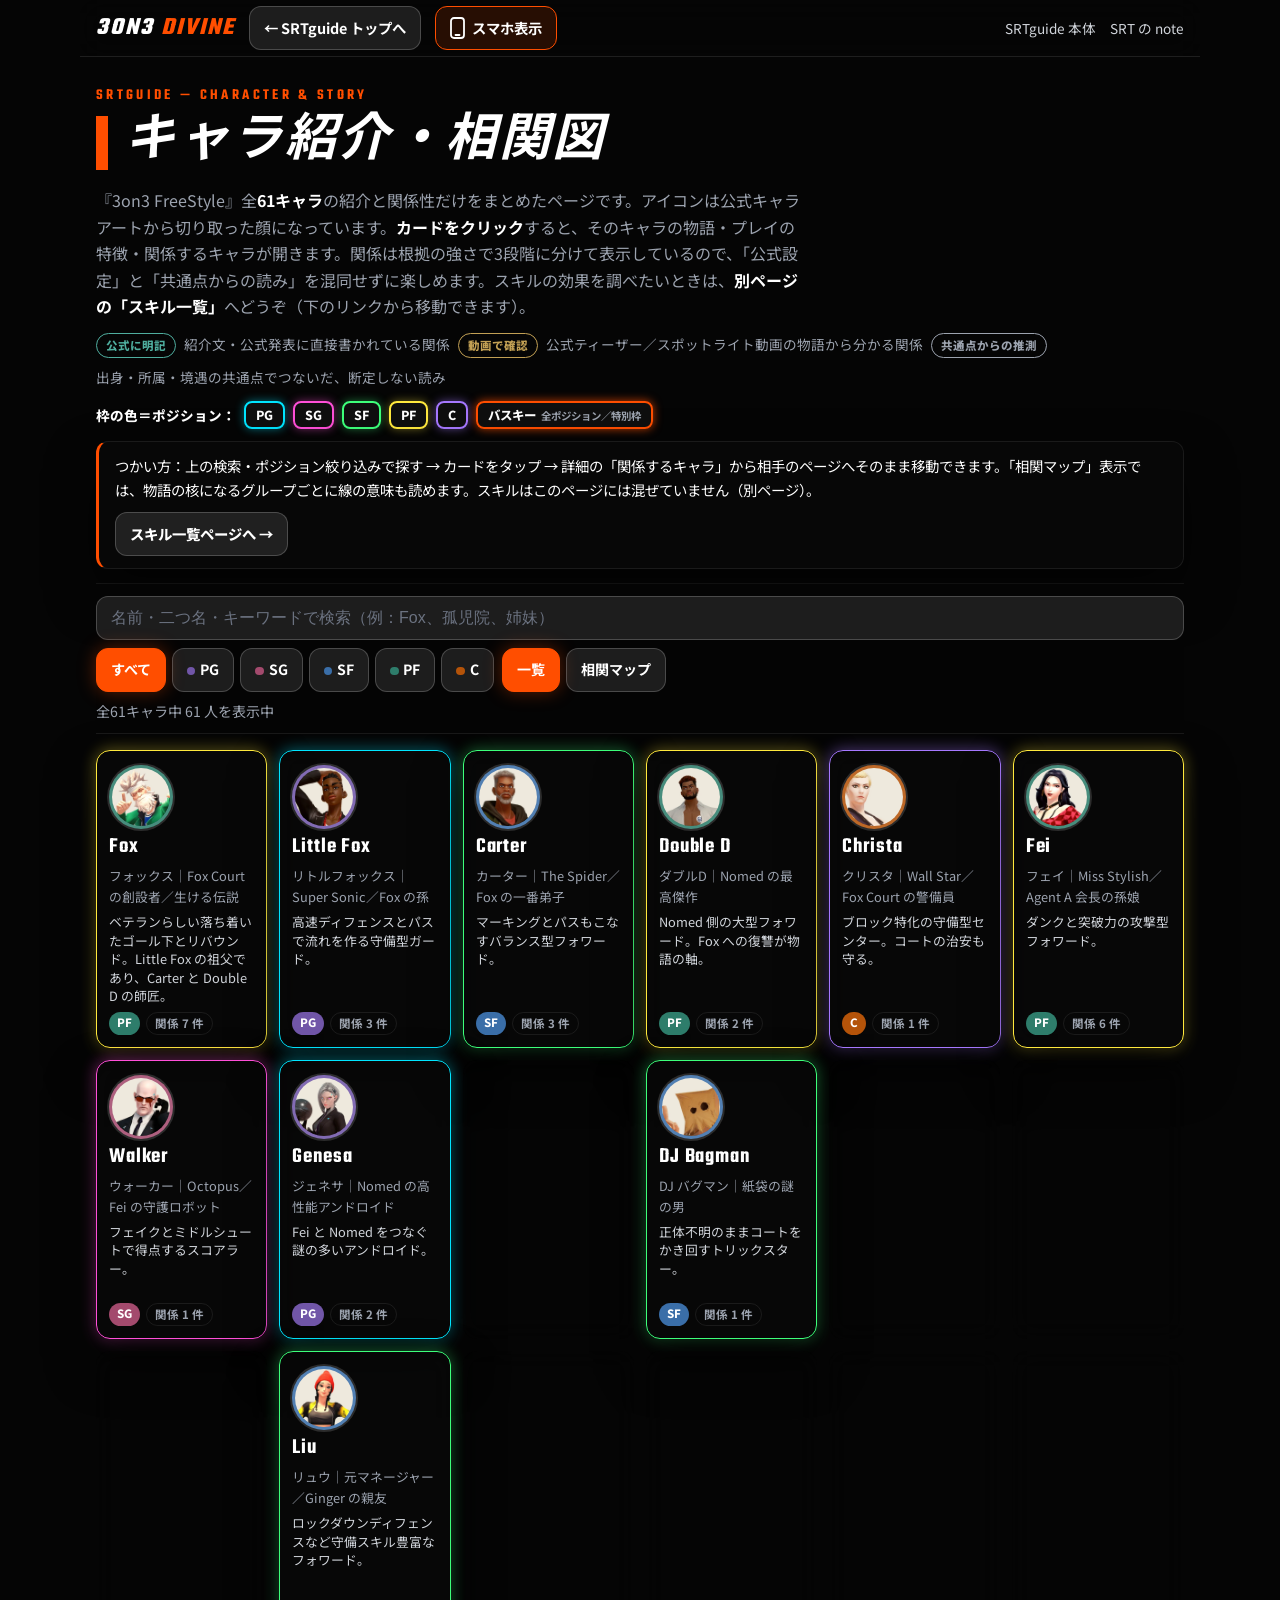
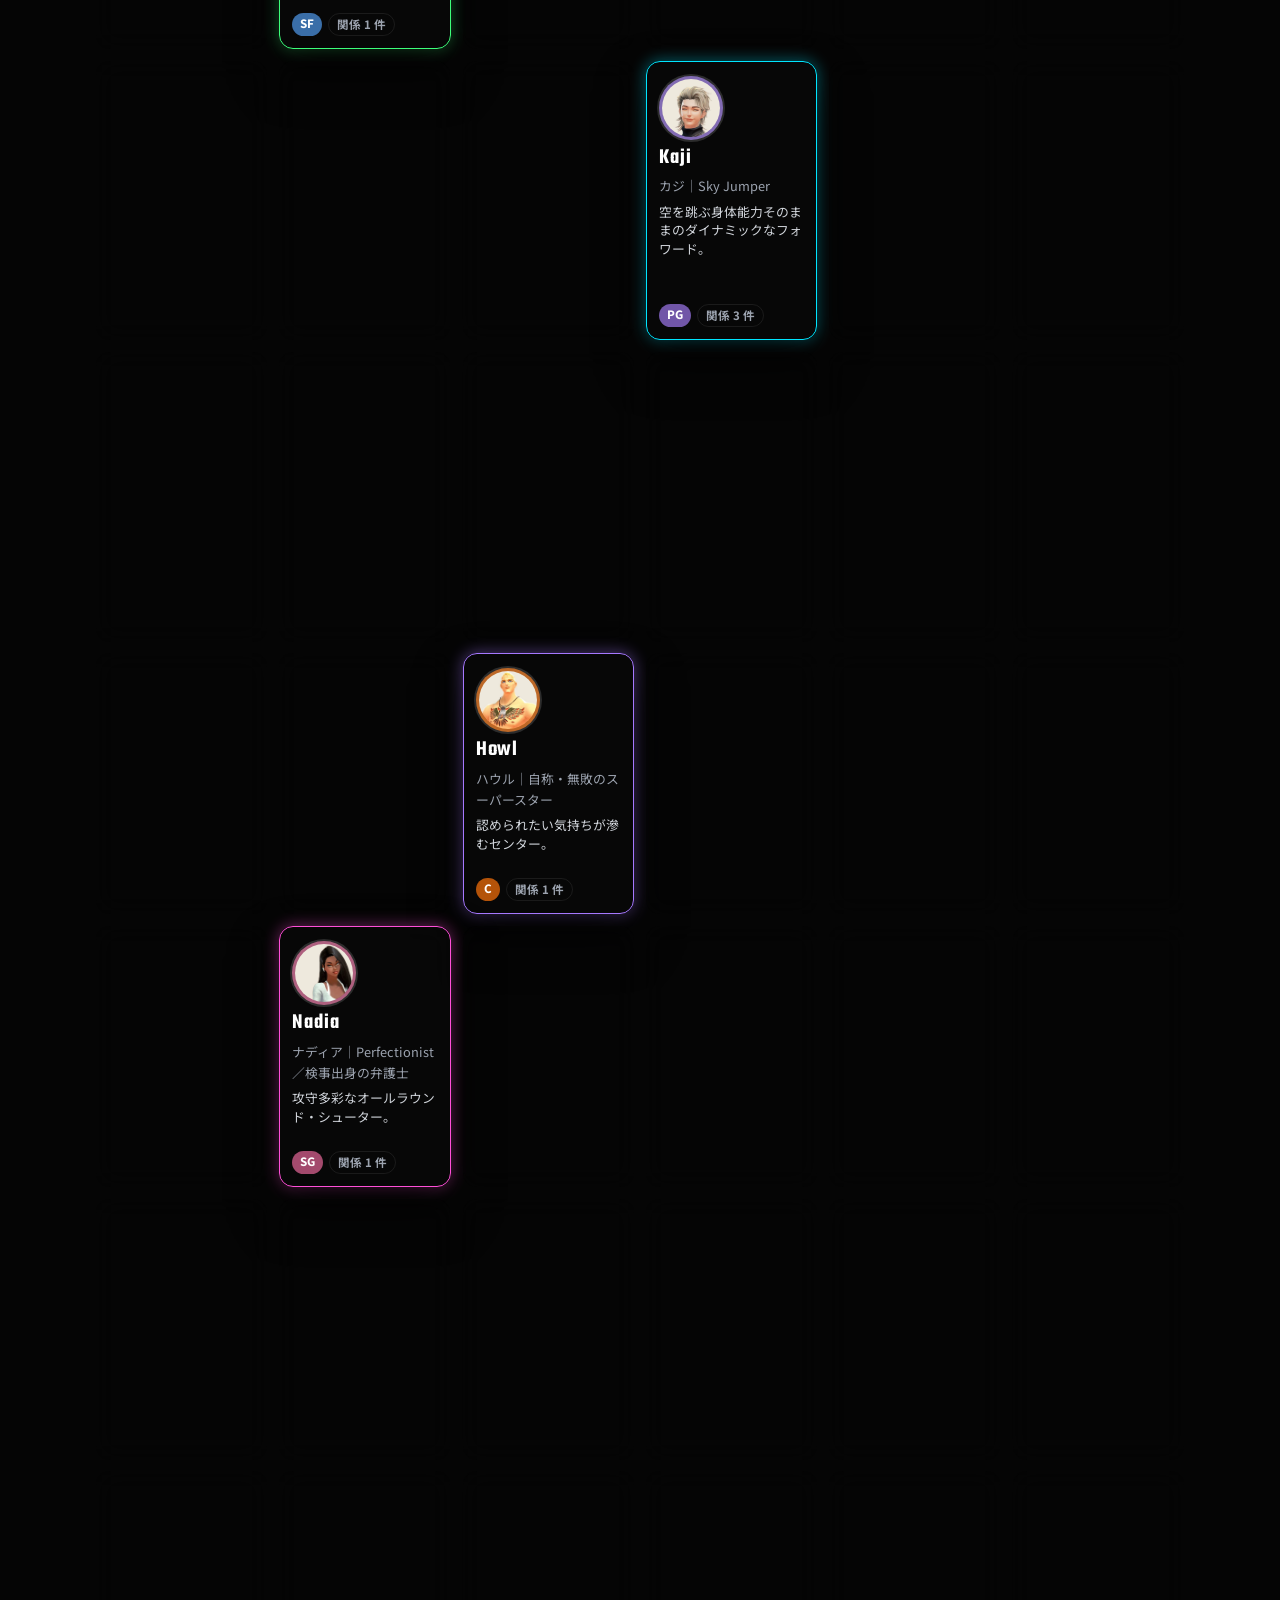
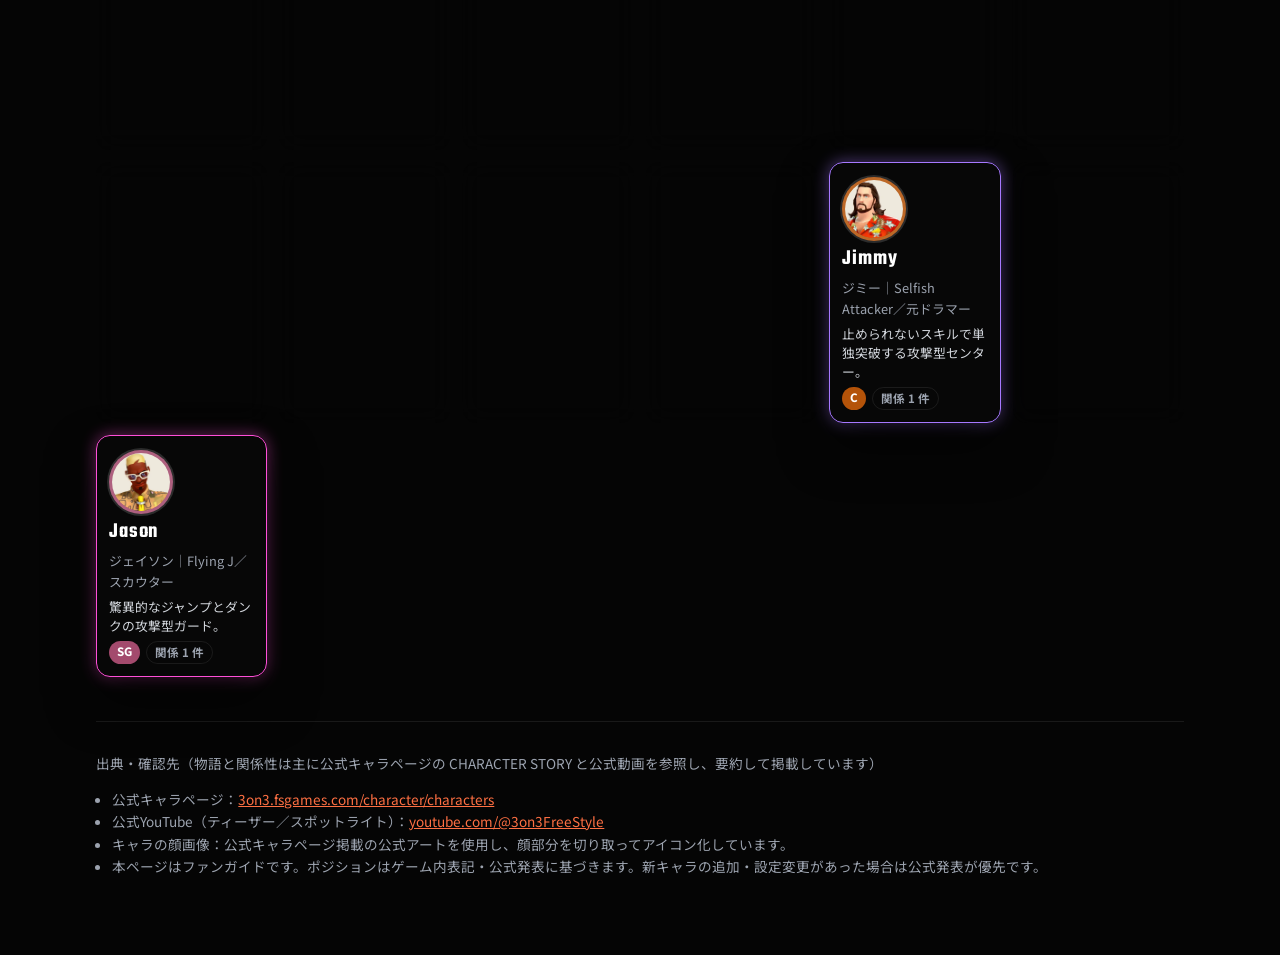
==== commit 9d1eb58c: "Add mobile preview button and overlay functionality" ====
--- a/characters.html
+++ b/characters.html
@@ -52,6 +52,20 @@
     .logo{font-size:1.35rem}
     .topbar a.back{min-height:40px;font-size:.82rem;padding:4px 10px}
   }
+  /* スマホ表示プレビュー */
+  .topbar .mpbtn{display:inline-flex;align-items:center;gap:7px;min-height:44px;padding:6px 14px;border:1px solid var(--accent);border-radius:12px;background:rgba(255,78,0,0.14);color:#fff;font-weight:700;font-size:.9rem}
+  .topbar .mpbtn:hover{background:var(--accent);box-shadow:0 0 16px rgba(255,78,0,0.45)}
+  .topbar .mpbtn svg{flex:none}
+  @media (max-width:680px){ .topbar .mpbtn{min-height:40px;font-size:.82rem;padding:4px 10px} }
+  .mpoverlay{position:fixed;inset:0;z-index:90;background:rgba(0,0,0,0.88);display:none;flex-direction:column;align-items:center;justify-content:center;gap:14px;padding:18px 12px}
+  .mpoverlay.open{display:flex}
+  .mpbar{display:flex;align-items:center;gap:14px;color:#fff}
+  .mpbar .mptitle{font-family:var(--font-d);font-style:italic;font-weight:600;letter-spacing:.12em;text-transform:uppercase;font-size:1.15rem}
+  .mpbar .mptitle span{color:var(--accent)}
+  .mpclose{border:1px solid var(--accent);background:var(--accent);color:#fff;border-radius:12px;padding:6px 18px;font-weight:800;font-size:.92rem;min-height:44px}
+  .mpclose:hover{background:#e04400;box-shadow:0 0 16px rgba(255,78,0,0.5)}
+  .mpframe{width:390px;max-width:calc(100vw - 24px);height:844px;max-height:calc(100dvh - 130px);background:#000;border:3px solid #3f3f46;border-radius:44px;box-shadow:0 0 0 2px #18181b,0 30px 80px rgba(0,0,0,0.9),0 0 44px rgba(255,78,0,0.22);padding:10px;flex:none}
+  .mpframe iframe{width:100%;height:100%;border:0;border-radius:34px;background:#050505;display:block}
   header.hero{padding:26px 0 14px;border-bottom:1px solid var(--line)}
   .kicker{font-family:var(--font-d);font-weight:600;letter-spacing:.22em;text-transform:uppercase;font-size:.95rem;color:var(--accent);margin:0}
   h1{font-family:var(--font-d);font-style:italic;text-transform:uppercase;letter-spacing:.05em;font-size:clamp(2.1rem,6vw,3.2rem);line-height:1.05;margin:.15em 0 .35em;font-weight:700;border-left:12px solid var(--accent);padding-left:16px}
@@ -155,6 +169,7 @@
   <nav class="topbar" aria-label="サイト内リンク">
     <span class="logo" aria-hidden="true">3on3 <span class="logo-accent">DIVINE</span></span>
     <a class="back" href="index.html">← SRTguide トップへ</a>
+    <button class="mpbtn" id="mpOpen" type="button" aria-haspopup="dialog"><svg width="15" height="22" viewBox="0 0 15 22" fill="none" aria-hidden="true"><rect x="1" y="1" width="13" height="20" rx="3" stroke="currentColor" stroke-width="1.8"/><line x1="5.5" y1="18" x2="9.5" y2="18" stroke="currentColor" stroke-width="1.8" stroke-linecap="round"/></svg>スマホ表示</button>
     <div class="ext">
       <a href="https://mirimaru.github.io/SRTguide/" target="_blank" rel="noopener">SRTguide 本体</a>
       <a href="https://note.com/clean_squid9881" target="_blank" rel="noopener">SRT の note</a>
@@ -220,6 +235,14 @@
       <li>本ページはファンガイドです。ポジションはゲーム内表記・公式発表に基づきます。新キャラの追加・設定変更があった場合は公式発表が優先です。</li>
     </ul>
   </footer>
+</div>
+
+<div class="mpoverlay" id="mpOverlay" role="dialog" aria-modal="true" aria-label="スマホ表示プレビュー" hidden>
+  <div class="mpbar">
+    <span class="mptitle">Mobile <span>Preview</span> — 390 × 844</span>
+    <button class="mpclose" id="mpClose" type="button">閉じる</button>
+  </div>
+  <div class="mpframe"><iframe id="mpFrame" title="スマホ表示プレビュー（このページ）" loading="lazy"></iframe></div>
 </div>
 
 <div class="scrim" id="scrim"></div>
@@ -448,6 +471,41 @@
 scrim.addEventListener("click",closeDetail);
 document.addEventListener("keydown",function(e){ if(e.key==="Escape"&&drawer.classList.contains("open")) closeDetail(); });
 render();
+
+/* ---- スマホ表示プレビュー（?mp=1 のときは再帰防止で無効化） ---- */
+(function(){
+  var inPreview = /[?&]mp=1(?:&|$)/.test(window.location.search);
+  var btn=document.getElementById("mpOpen"), overlay=document.getElementById("mpOverlay");
+  if(inPreview){
+    if(btn) btn.remove();
+    if(overlay) overlay.remove();
+    return;
+  }
+  if(!btn||!overlay) return;
+  var frame=document.getElementById("mpFrame"), loaded=false;
+  function openPreview(){
+    if(!loaded){
+      var u=new URL(window.location.href);
+      u.searchParams.set("mp","1");
+      frame.src=u.toString();
+      loaded=true;
+    }
+    overlay.hidden=false;
+    overlay.classList.add("open");
+    document.body.style.overflow="hidden";
+    document.getElementById("mpClose").focus();
+  }
+  function closePreview(){
+    overlay.classList.remove("open");
+    overlay.hidden=true;
+    document.body.style.overflow="";
+    btn.focus();
+  }
+  btn.addEventListener("click",openPreview);
+  document.getElementById("mpClose").addEventListener("click",closePreview);
+  overlay.addEventListener("click",function(e){ if(e.target===overlay) closePreview(); });
+  document.addEventListener("keydown",function(e){ if(e.key==="Escape"&&overlay.classList.contains("open")) closePreview(); });
+})();
 </script>
 </body>
 </html>
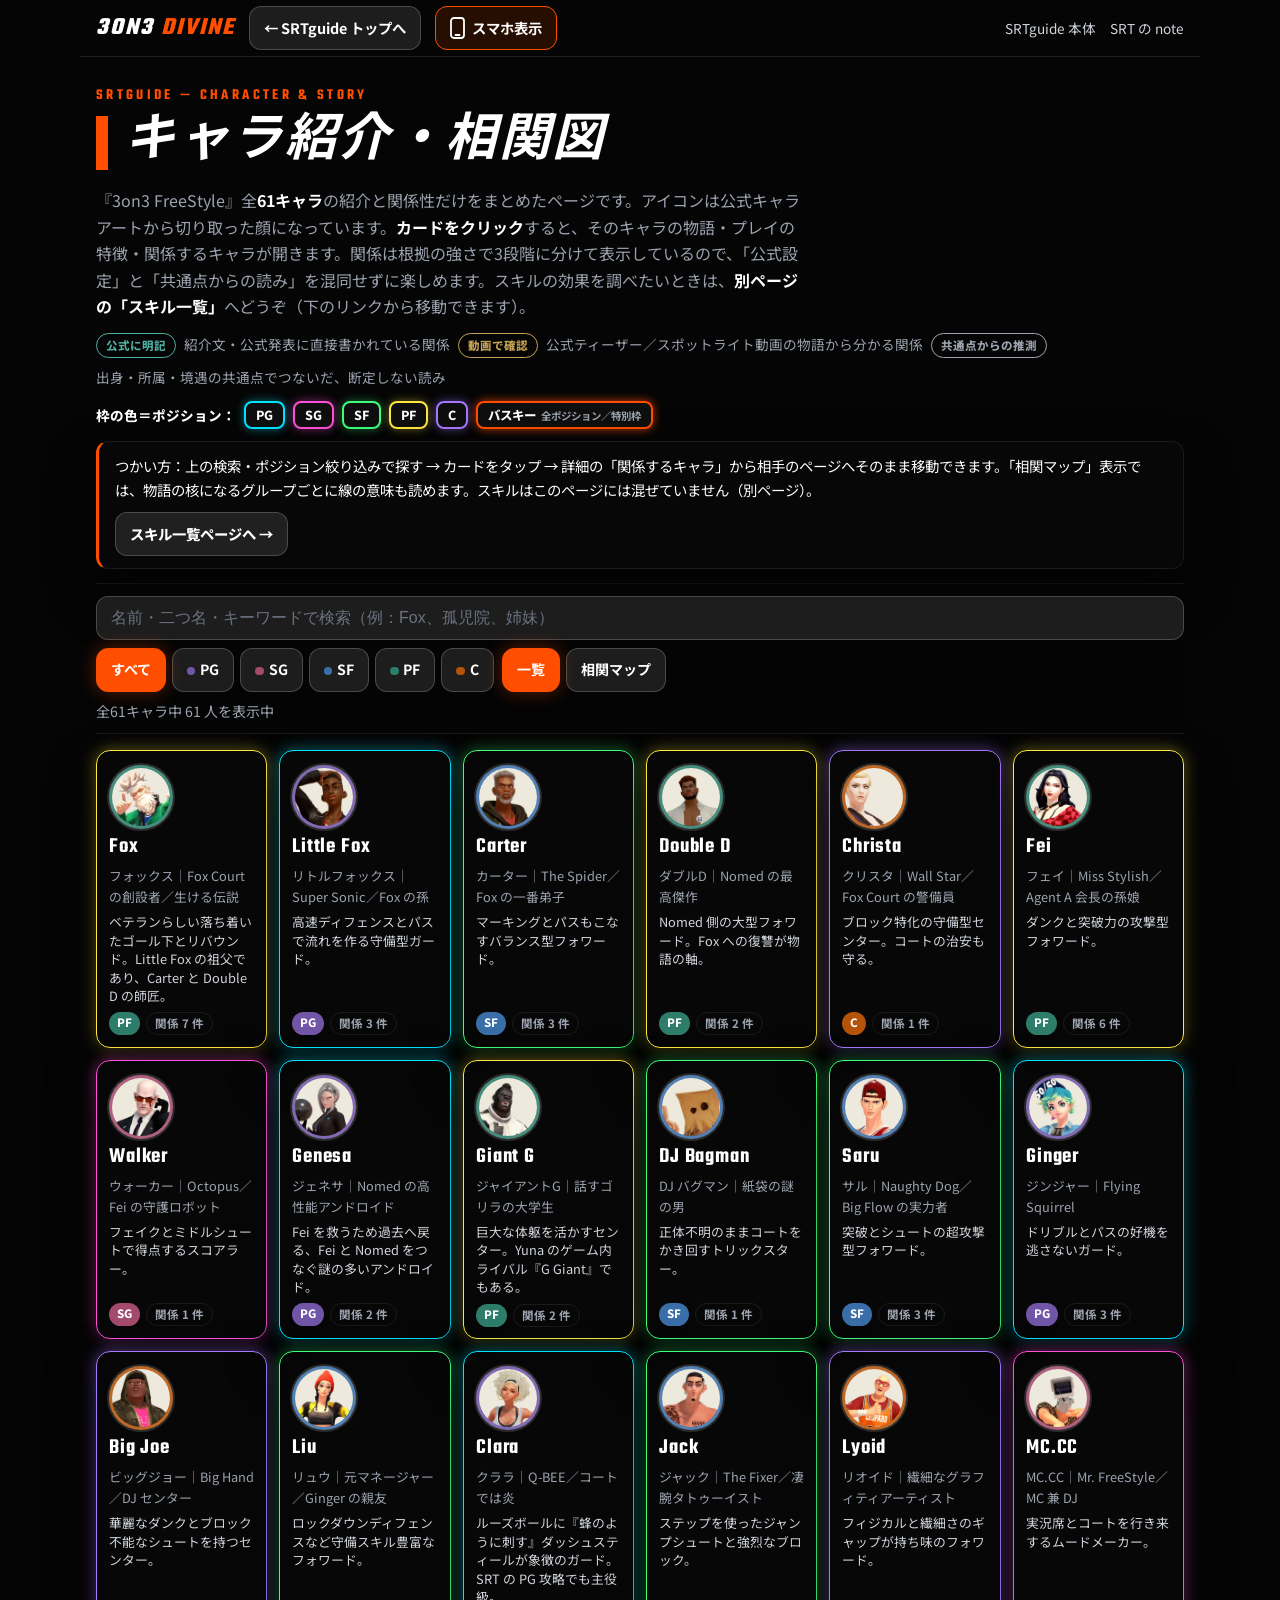
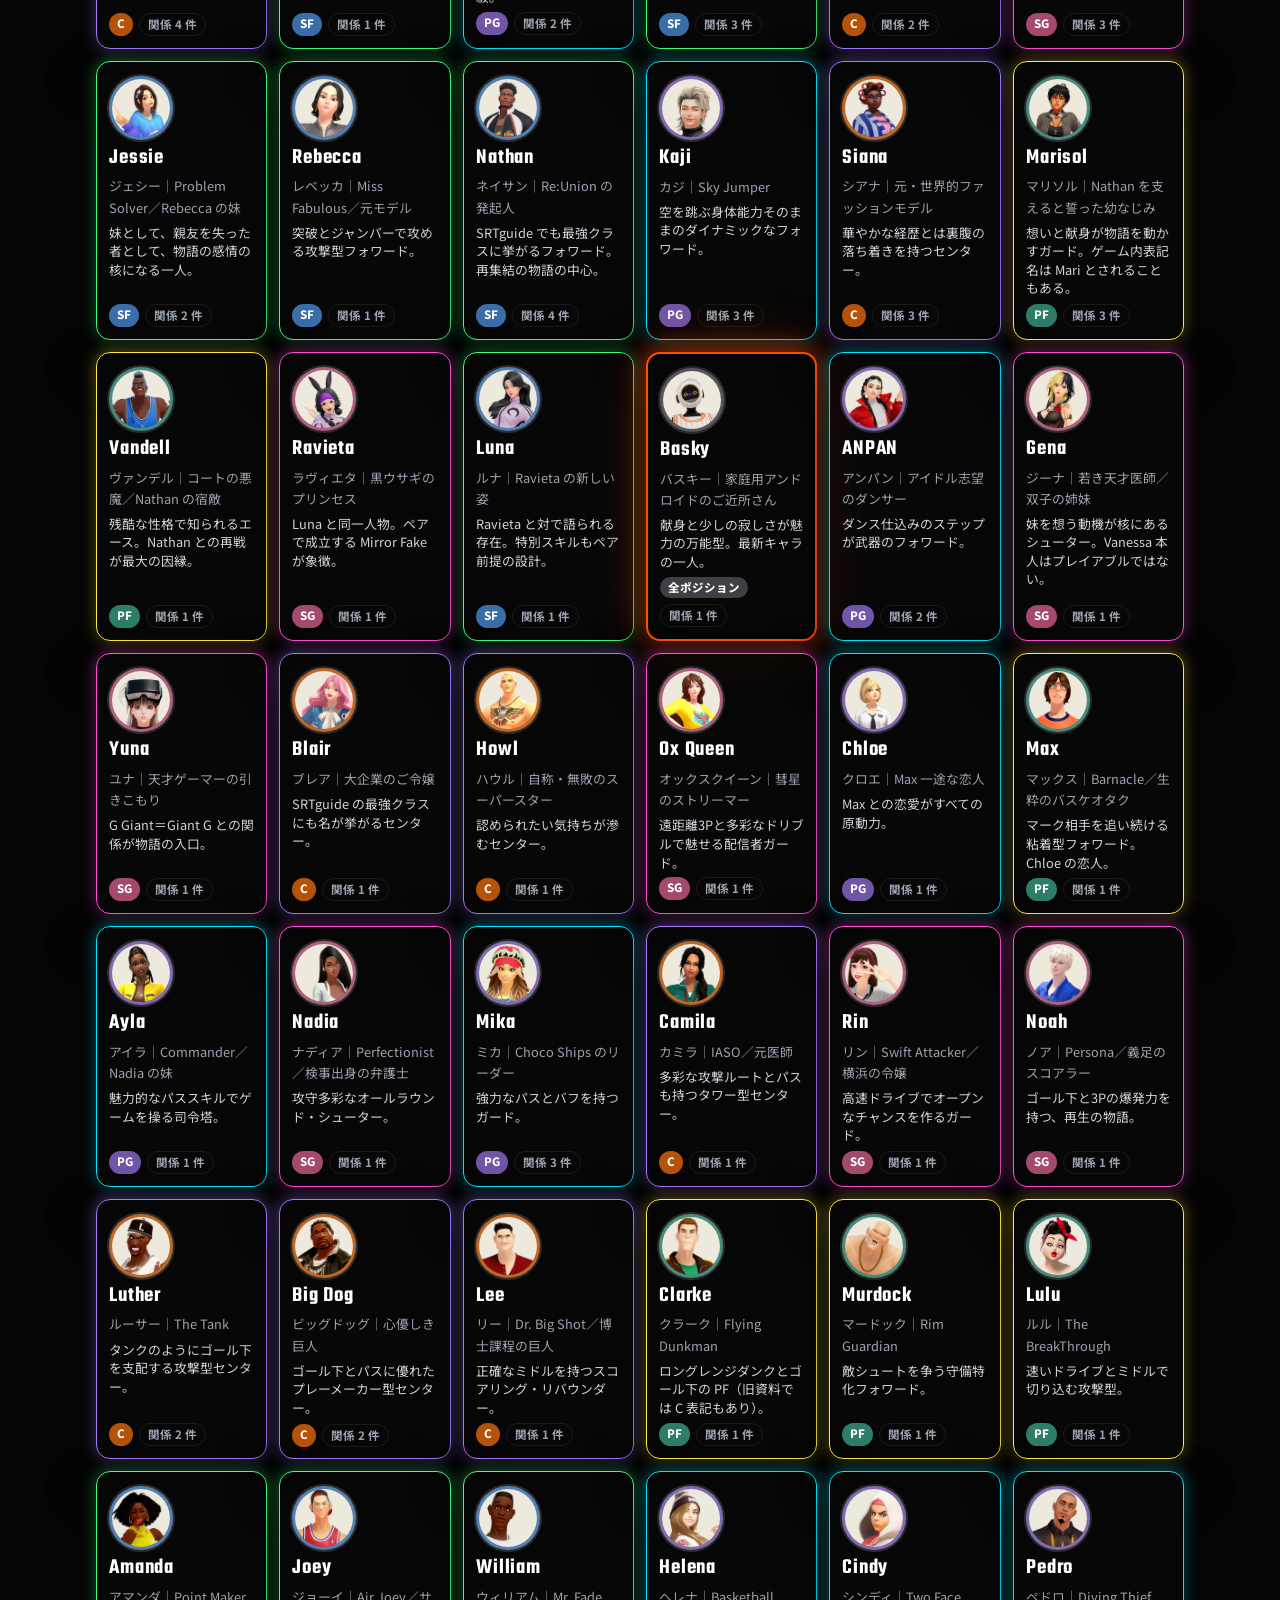
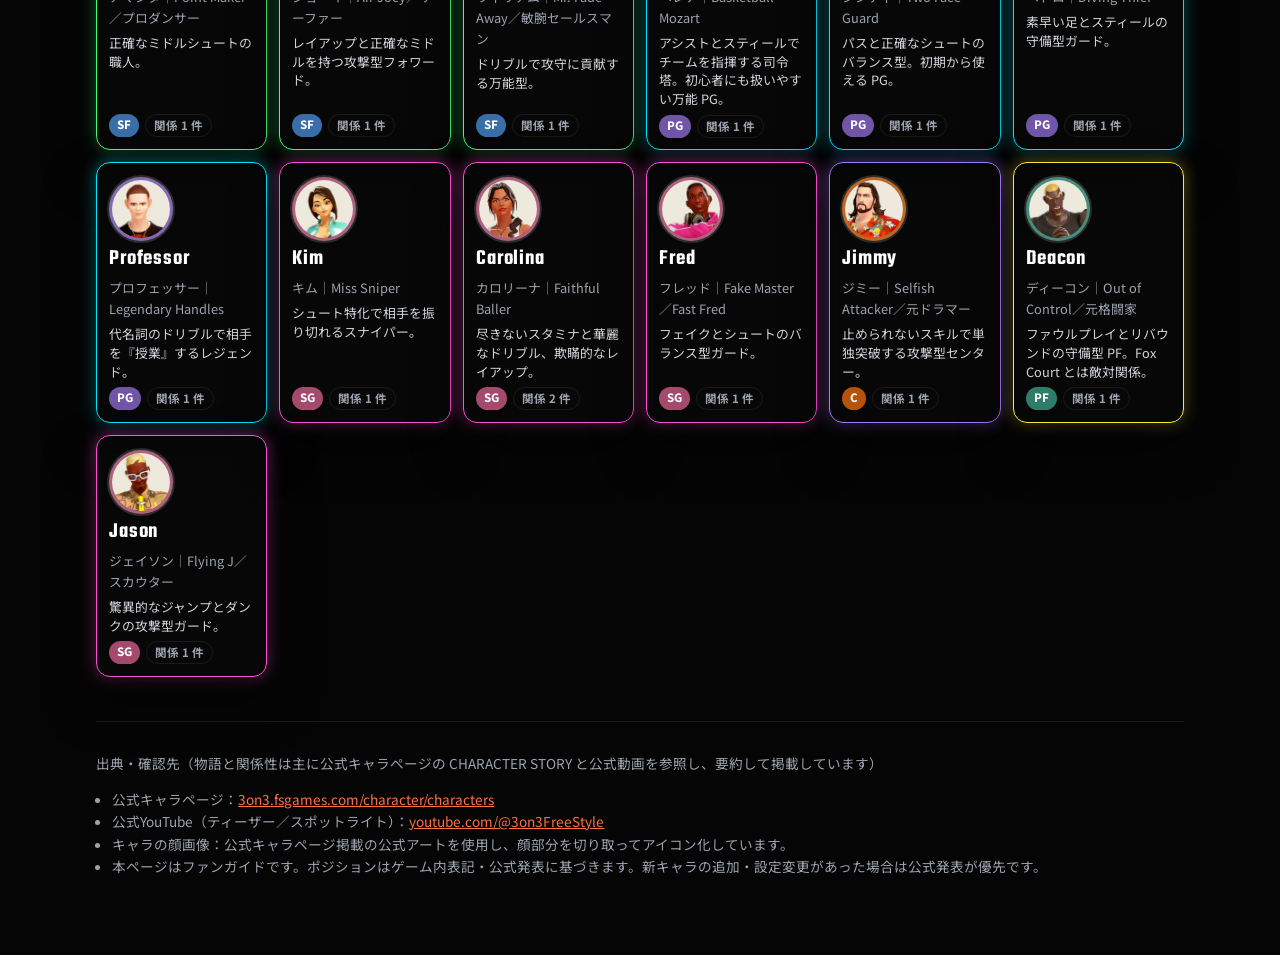
==== commit e585aa79: "Update characters.html" ====
--- a/characters.html
+++ b/characters.html
@@ -258,9 +258,9 @@
  ["carter","Carter","カーター","SF","The Spider／Fox の一番弟子","Killeen, Texas","fox","かつて NBA スーパースターだった Fox の最初の弟子。名声に溺れて Fox とスラムの記憶から離れ、足首の怪我で引退後は財産を使い果たし路上生活へ。スラムに戻り、Fox を思い出して再び連絡を取ろうとする。","マーキングとパスもこなすバランス型フォワード。"],
  ["doubled","Double D","ダブルD","PF","Nomed の最高傑作","アメリカ","nomed","若い頃は Fox の愛弟子で将来を嘱望されたが、心臓病で Fox にも未来にも見放された。Nomad 会長の提案で強化心臓を与えられ、復讐のための適応訓練と実験を経て Nomed の最高傑作に。Fox のすべてを壊そうとしている。","Nomed 側の大型フォワード。Fox への復讐が物語の軸。"],
  ["christa","Christa","クリスタ","C","Wall Star／Fox Court の警備員","ドイツ・ミュンヘン","fox","ドイツ軍の教官だったバスケ好き。退役後に渡米し、真っ先に FOX Court へ。ちょうど暴力事件多発で警備員の募集があり、そのままストリートボーラー兼警備員になった。","ブロック特化の守備型センター。コートの治安も守る。"],
- ["fei","Fei","フェイ","PF","Miss Stylish／Agent A 会長の孫娘","Hong Kong","nomed","Agent A 会長の孫娘。父（現社長）の机で Fox Court に関する秘密文書を見つけ、父の企みを探るため正体を隠して Fox Court に潜入。美貌と華麗なプレーで迎え入れられたが、真実を隠し続ける立場に苦悩する。","ダンクと突破力の攻撃型フォワード。"],
+ ["fei","Fei","フェイ","PF","Miss Stylish／Agent A 会長の孫娘","Hong Kong","nomed","Agent A 会長の孫娘。父（現社長）の机で Fox Court に関する秘密文書を見つけ、父の企みを探るため正体を隠して Fox Court に潜入。美貌と華麗なプレーで迎え入れられたが、真実を隠し続ける立場に苦悩する。Fox Court を救うために悪役を演じ、決戦の場で落雷に遭い転落死した過去を持つが、マックスのタイムマシンとウォーカーによる救出で生還。その後、ジェシーを救うため過去で身代わりとなり、最終的にはジェシーとジェネーザに救われた。","ダンクと突破力の攻撃型フォワード。"],
  ["walker","Walker","ウォーカー","SG","Octopus／Fei の守護ロボット","Hong Kong","nomed","Agent A の孫娘 Fei を見守る巨漢の守護者。その正体は Fei の安全のためにプログラムされたロボット。Fei が Agent A の意思に背くと真っ先に諭す役目も担う。","フェイクとミドルシュートで得点するスコアラー。"],
- ["genesa","Genesa","ジェネサ","PG","Nomed の高性能アンドロイド","—（Nomed 研究施設）","nomed","もともとは Fei を守り、友達になるために作られたアンドロイド。Fei の死後は Nomed 社で多目的の高性能アンドロイドとして再誕し、研究施設の警備などを担当。その中核システムは Nomed 会長しか触れられない最高機密とされる。","Fei と Nomed をつなぐ謎の多いアンドロイド。"],
+ ["genesa","Genesa","ジェネサ","PG","Nomed の高性能アンドロイド","—（Nomed 研究施設）","nomed","もともとは Fei を守り、友達になるために作られたアンドロイド。Fei の死後は Nomed 社で多目的の高性能アンドロイドとして再誕し、研究施設の警備などを担当。公式の物語では、ジェシーがフェイを救うために過去へ戻る際に同行し、身代わりとなったことで、誰も亡くならない結末につながった。その中核システムは Nomed 会長しか触れられない最高機密とされる。","Fei を救うため過去へ戻る、Fei と Nomed をつなぐ謎の多いアンドロイド。"],
  ["giantg","Giant G","ジャイアントG","PF","話すゴリラの大学生","—（Nomed 実験施設出身）","nomed","Nomed 社の実験動物プロジェクトの被験体だったゴリラ。実験で人間を超える知能を得て、動物虐待を訴えて自由を獲得。今は大学生として自由を謳歌する。実験ケージの小さなTVで見たバスケが、ストリートボーラーになるきっかけ。バナナで何とかなると信じている。","巨大な体躯を活かすセンター。Yuna のゲーム内ライバル『G Giant』でもある。"],
  ["djbagman","DJ Bagman","DJ バグマン","SF","紙袋の謎の男","不明","nomed","頭の紙袋も正体も謎だらけの男。有名スター説、大物説など噂は多いが証明されたものはない。『夢に招いた者に特別な体験を与える』という噂だけは共通している。旧友 Saru と Day Dreamer のコートを再建するため Big Flow に来た。","正体不明のままコートをかき回すトリックスター。"],
  ["saru","Saru","サル","SF","Naughty Dog／Big Flow の実力者","不明","bigflow","Big Flow の有名ストリートボーラー。人付き合いを避けてきたが、Ginger と Big Joe とチームになった。そのトレードマークは感情がないような皮肉な表情。Ginger と Big Joe は彼の正体をいまだに探っている。","突破とシュートの超攻撃型フォワード。"],
@@ -271,8 +271,8 @@
  ["jack","Jack","ジャック","SF","The Fixer／凄腕タトゥーイスト","アメリカ","fixer","有名タトゥーイストであり、裏では『The Fixer』として揉め事を解決する仕事人。数年前、忠義の欠如で友を失った挫折から、『忠義』のためなら家族と友達を守るため何でもする。MC.CC のパートナーで、Lyoid ともフィクサー仲間。","ステップを使ったジャンプシュートと強烈なブロック。"],
  ["lyoid","Lyoid","リオイド","C","繊細なグラフィティアーティスト","—","fixer","大柄で強面だが、グラフィティを愛する繊細なストリートアーティスト。見た目で誤解されがち。Jack と MC.CC とフィクサーとして潜入系の仕事もこなす。傷つきやすいが、褒められるとすぐ明るくなる単純な性格。","フィジカルと繊細さのギャップが持ち味のフォワード。"],
  ["mccc","MC.CC","MC.CC","SG","Mr. FreeStyle／MC 兼 DJ","—","fixer","MC・DJ としてライブを盛り上げる才能人で、予測不能な動きの優れたプレイヤーでもある。フィクサー Jack（JACK THE PINK）のパートナーで、実況の腕前でも知られる。アイドル志望 ANPAN のダンス動画を偶然撮り、NOMED 大会の祝賀ステージ歌手に推薦したのも彼。","実況席とコートを行き来するムードメーカー。"],
- ["jessie","Jessie","ジェシー","SF","Problem Solver／Rebecca の姉","—","fixer","Rebecca の姉で、Fei の親友だった美しいアスリート。明るく魅力的な性格の裏に深い悲しみを隠す。事故で親友 Fei を救えなかった後悔から、『Problem Solver』として仲間と人助けをするようになった。それが Fei への贖罪だと信じて。","姉として、親友を失った者として、物語の感情の核になる一人。"],
- ["rebecca","Rebecca","レベッカ","SF","Miss Fabulous／元モデル","Los Angeles, California","fixer","元モデル。3on3 をしていた最愛の妹を失ったことが、ストリートバスケを始めるきっかけ。妹の思い出のために始めたが、自身の才能に気づき、試合を引っ張るディーバへと成長した。姉は Problem Solver の Jessie。","突破とジャンパーで攻める攻撃型フォワード。"],
+ ["jessie","Jessie","ジェシー","SF","Problem Solver／Rebecca の妹","—","fixer","Rebecca の妹で、Fei の親友だった美しいアスリート。学生時代、暴走トラックの事故で姉の身代わりとなって命を落とした過去を持つが、タイムマシンをめぐる救出劇によって救われた。明るく魅力的な性格の裏に深い悲しみを隠す。事故で親友 Fei を救えなかった後悔から、『Problem Solver』として仲間と人助けをするようになった。それが Fei への贖罪だと信じて。","妹として、親友を失った者として、物語の感情の核になる一人。"],
+ ["rebecca","Rebecca","レベッカ","SF","Miss Fabulous／元モデル","Los Angeles, California","fixer","元モデル。学生時代、暴走したトラックの事故で最愛の妹ジェシーが身代わりとなって亡くなったことが、ストリートバスケを始めるきっかけ。妹の思い出のために始めたが、自身の才能に気づき、試合を引っ張るディーバへと成長した。妹は Problem Solver の Jessie（後のタイムマシンをめぐる救出劇で救われている）。","突破とジャンパーで攻める攻撃型フォワード。"],
  ["nathan","Nathan","ネイサン","SF","Re:Union の発起人","—（孤児院出身）","reunion","孤児院で育ち、幼なじみたちとチームを作って大会を総なめにした。プロを目指したが届かず、仲間も現実のためにバスケを離れた。それでも諦めずストリートへ。古い写真をきっかけに、最高のチームをもう一度作るため仲間を探す旅『Re:Union』を始める。大学時代のライバル Vandell に故意に怪我をさせられ、プロの夢を壊された過去も持つ。","SRTguide でも最強クラスに挙がるフォワード。再集結の物語の中心。"],
  ["kaji","Kaji","カジ","PG","Sky Jumper","—（孤児院出身）","reunion","Nathan たちと同じ孤児院で育った。家族を失い沈んでいた頃、幼なじみとのバスケに生きる意味を見つけた。だが仲間が一人ずつ孤児院を去り、残された Kaji はバスケへの興味を失い、高層ビルを跳ぶ『Sky Jumper』の動画クリエイターに。屋上や壁に旧チームの名を書き、旧ユニフォームを着て跳ぶ——先に連絡しない『静かな反乱』を続けている。","空を跳ぶ身体能力そのままのダイナミックなフォワード。"],
  ["siana","Siana","シアナ","C","元・世界的ファッションモデル","—（孤児院出身）","reunion","Nathan と孤児院で育った幼なじみ。手作りのヘッドバンドやリボンを友達と飾り合う、分け合う喜びを知る子だった。孤児院を出て世界的ファッションモデルとして頂点を極めたが、ある日予告なく引退し世界と縁を切った。数年後、静かな市場のカートを押す彼女らしい姿が目撃されている。","華やかな経歴とは裏腹の落ち着きを持つセンター。"],
@@ -288,7 +288,7 @@
  ["howl","Howl","ハウル","C","自称・無敗のスーパースター","アメリカ（Miami 出身）","solo","『1on1 無敗のストリートスーパースター』。活動の場を広げようと Miami を離れ Fox Court のある New York へ。だが NY では誰も彼を知らず、プライドは深く傷ついた。実力は相変わらずスーパースター級なのに、今は少しすねている。","認められたい気持ちが滲むセンター。"],
  ["oxqueen","Ox Queen","オックスクイーン","SG","彗星のストリーマー","中国","solo","コミュニティに彗星のごとく現れたストリーマー。天性の魅力で動画は軒並み爆発的な再生数。Big Flow コートに行けば会えるという噂にファンが集まる。大好きなストリート文化と仲間のために全力で、チャンネル登録者は日に日に増えている。","遠距離3Pと多彩なドリブルで魅せる配信者ガード。"],
  ["chloe","Chloe","クロエ","PG","Max 一途な恋人","アメリカ","solo","容姿ばかり気にしていた普通の女子高生だったが、Max との出会いで人生が一変。Max の気を引くためバスケを学び、紆余曲折の末ついに恋人に。Max に関することでは度を越して大騒ぎしトラブルも起こすが、無垢な Max とは相性が良く、その一途な愛は毎日続いている。","Max との恋愛がすべての原動力。"],
- ["max","Max","マックス","PF","Barnacle／生粋のバスケオタク","New York City, New York","solo","5歳からのバスケフリーク。虚弱体質で長くゲームとTVでしかバスケに触れられなかった。有名選手が FS Town に来始めると会いたくて転校。観戦中の試合に急きょ起用されて予想外の好プレーを見せ、観客席からコート上の選手になった。勝利への渇望は尽きない。","マーク相手を追い続ける粘着型フォワード。Chloe の恋人。"],
+ ["max","Max","マックス","PF","Barnacle／生粋のバスケオタク","New York City, New York","solo","5歳からのバスケフリーク。虚弱体質で長くゲームとTVでしかバスケに触れられなかった。有名選手が FS Town に来始めると会いたくて転校。観戦中の試合に急きょ起用されて予想外の好プレーを見せ、観客席からコート上の選手になった。勝利への渇望は尽きない。物語ではタイムマシンで過去へ戻り、ウォーカーを使って転落死したフェイを救出する重要人物でもある。","マーク相手を追い続ける粘着型フォワード。Chloe の恋人。"],
  ["ayla","Ayla","アイラ","PG","Commander／Nadia の妹","アメリカ","solo","Nadia の妹で、姉とは正反対。名声よりエリートバスケとお金を好む。成功した姉 Nadia に劣等感を抱えてきた。今は、姉が果たせなかった Fox Court の復活を自分のマネジメント力で成し遂げ、姉に痛烈な一撃を与える機会を狙っている。","魅力的なパススキルでゲームを操る司令塔。"],
  ["nadia","Nadia","ナディア","SG","Perfectionist／検事出身の弁護士","Canada","solo","有名な検事出身の弁護士。法廷では氷のように冷たいが、バスケコートでは炎のように燃える。法廷闘争が終わるとそのままストリートへ直行。復讐マッチを挑んでくる者もいるが、完璧なプレーで常に返り討ちにする。妹 Ayla とは対照的な姉。","攻守多彩なオールラウンド・シューター。"],
  ["mika","Mika","ミカ","PG","Choco Ships のリーダー","日本","solo","世界的人気アイドルグループ『Choco Ships』のリーダー鈴木ミカ。ストリートバスケ界のアイドルでもある。美しさや才能以上に、その前向きさが皆に愛される理由。Ftube や TV、チャリティイベントで良い影響を与えようとし、Agent-A イベントの収益を貧しいコミュニティへ全額寄付したこともある。","強力なパスとバフを持つガード。"],
@@ -328,10 +328,10 @@
  ["doubled","giantg","同じ Nomed の産物","guess","Double D は Nomad 会長に強化心臓を与えられ、Giant G は Nomed の実験で知能を得た。同じ企業の実験という共通点でつないだ推測ライン。"],
  ["fox","fei","敵対する組織の内通者","official","Fei は Agent A 会長の孫娘として、父の Fox Court への企みを探るため正体を隠して潜入した。"],
  ["fei","walker","守られる者 — 守護ロボット","official","Walker は Agent A の孫娘 Fei の安全のためにプログラムされたロボット。"],
- ["fei","genesa","守るために作られた存在","official","Genesa はもともと Fei を守り、友達になるために作られたアンドロイド。"],
- ["fei","jessie","親友","official","Jessie は Fei の親友。事故で Fei を救えなかった後悔が Jessie のその後の生き方を決めた。"],
+ ["fei","genesa","守るために作られた存在","official","Genesa はもともと Fei を守り、友達になるために作られたアンドロイド。ジェシーの時間移動に同行し、身代わりとなって全員の生還につなげた。"],
+ ["fei","jessie","親友","official","Jessie は Fei の親友。Fei は姉の身代わりで亡くなった Jessie を救うため過去で身代わりとなり、今度は Jessie が過去へ戻って Fei を救った。"],
  ["fei","noah","義足を与えた恩人","official","事故で片脚を失った Noah に、バスケの実力を試すためロボット義足を与えたのが Fei。"],
- ["jessie","rebecca","姉 — 妹","official","Jessie は Rebecca の姉（公式紹介文に明記）。姉妹で Fox Court 周辺の物語を担う。"],
+ ["rebecca","jessie","姉 — 妹","official","Rebecca は Jessie の姉。学生時代の事故で Jessie が Rebecca の身代わりとなって亡くなった過去がある（後の救出劇で Jessie は救われた）。"],
  ["clara","bigjoe","旧友","official","留学で離れていた Clara が、大会放送で見つけて帰国を決めた旧友の一人が Big Joe。"],
  ["clara","jack","旧友","official","Clara の帰国のきっかけになった旧友のもう一人が Jack。"],
  ["jack","lyoid","フィクサー仲間","official","Lyoid は Jack と MC.CC と一緒に潜入系の仕事をこなすフィクサー仲間。"],
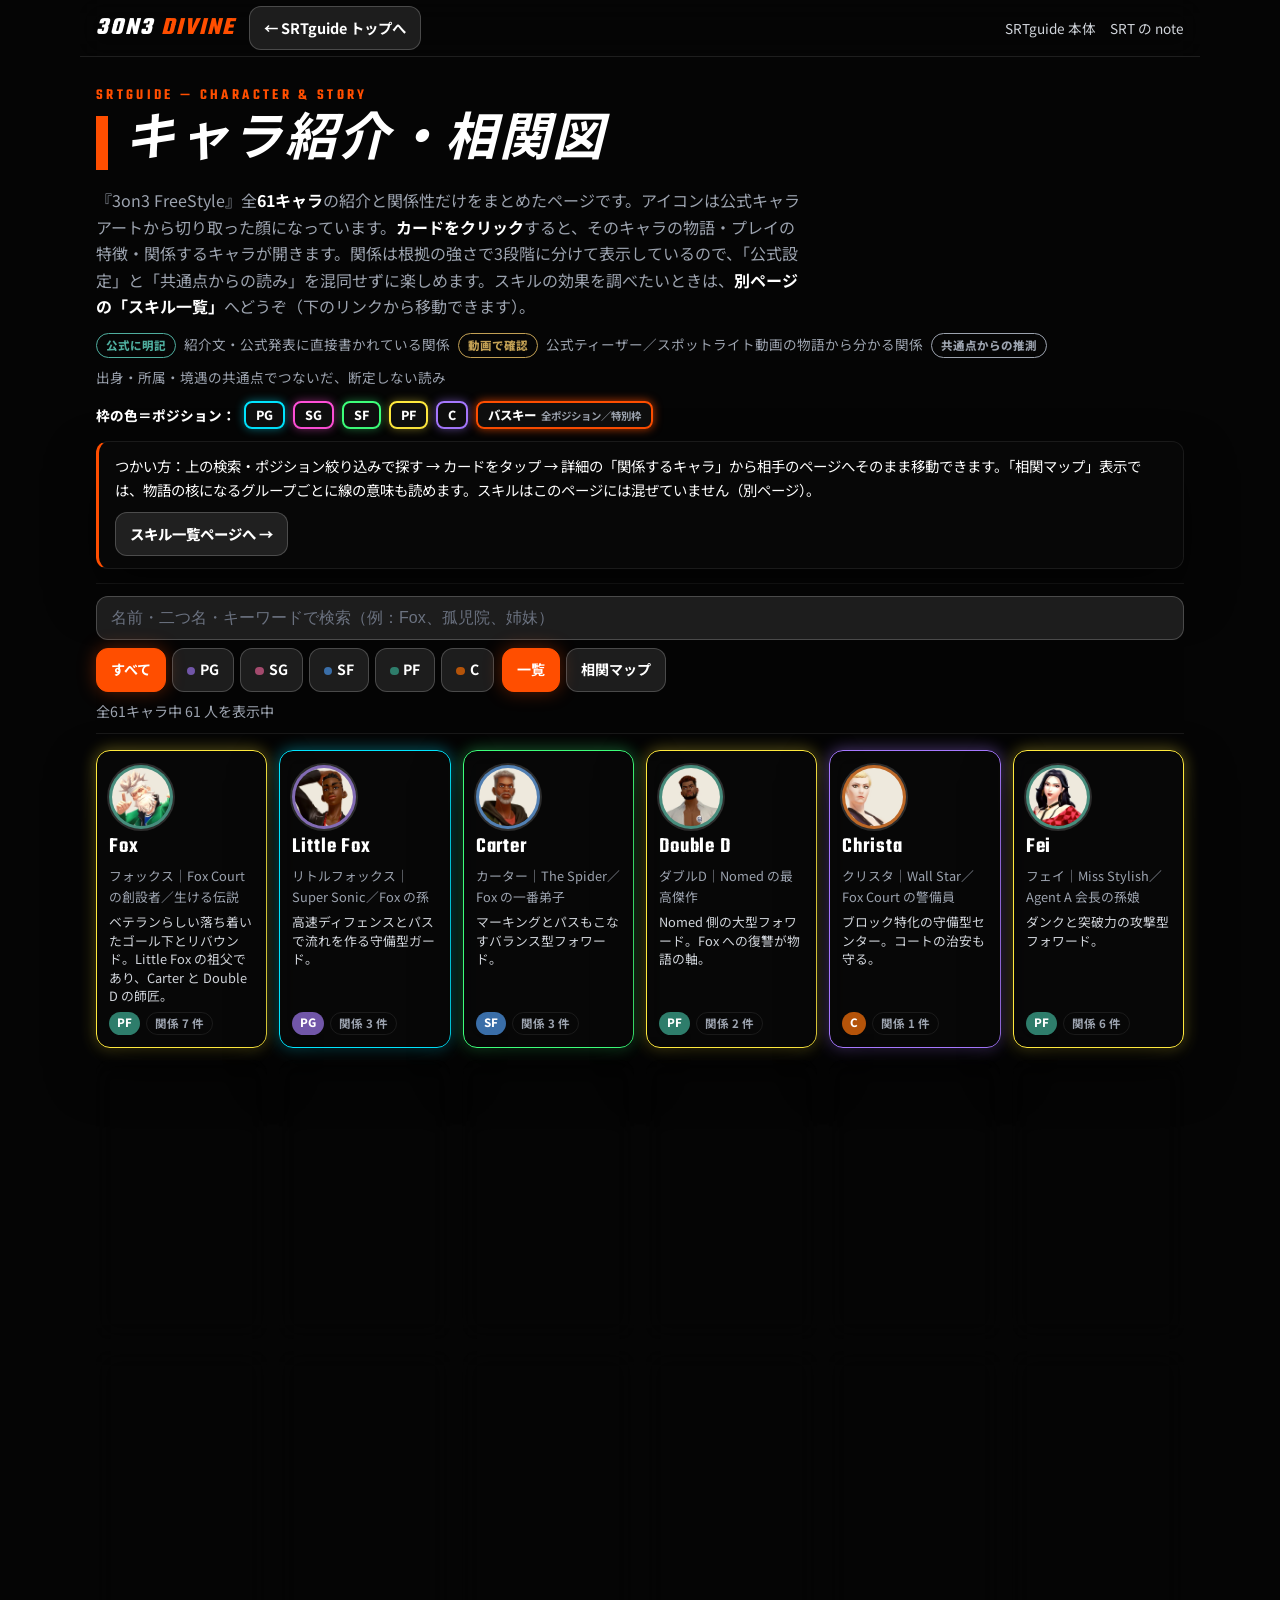
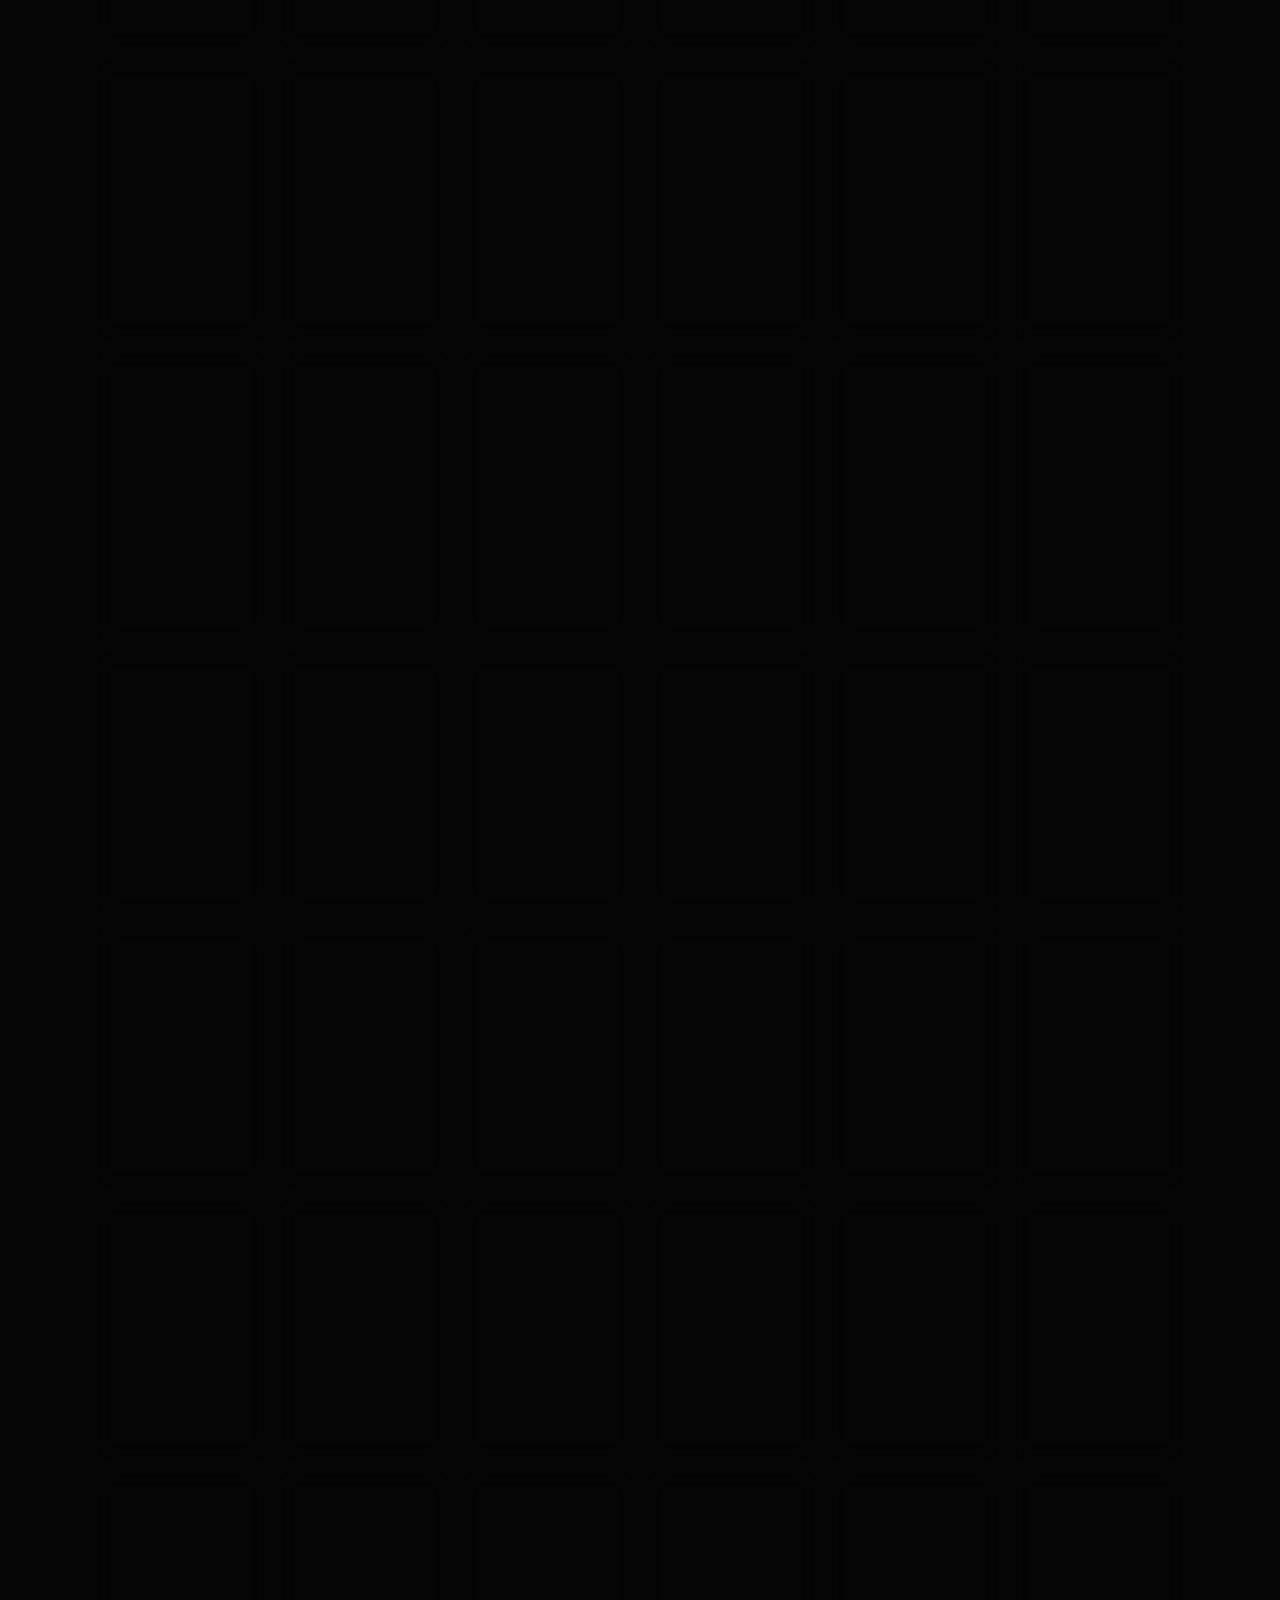
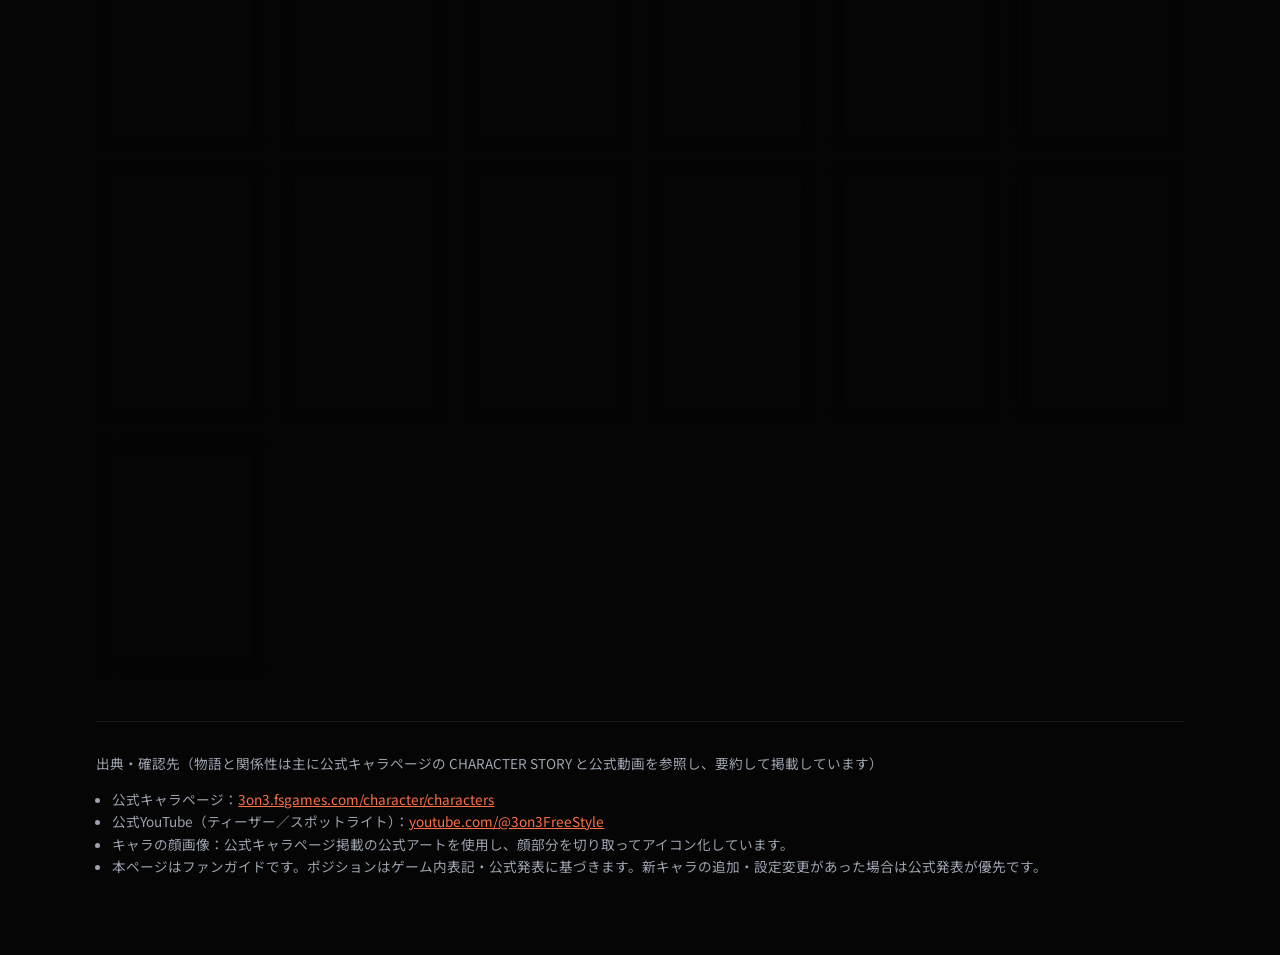
==== commit da7e4418: "スマホ表示プレビューを削除" ====
--- a/characters.html
+++ b/characters.html
@@ -52,20 +52,7 @@
     .logo{font-size:1.35rem}
     .topbar a.back{min-height:40px;font-size:.82rem;padding:4px 10px}
   }
-  /* スマホ表示プレビュー */
-  .topbar .mpbtn{display:inline-flex;align-items:center;gap:7px;min-height:44px;padding:6px 14px;border:1px solid var(--accent);border-radius:12px;background:rgba(255,78,0,0.14);color:#fff;font-weight:700;font-size:.9rem}
-  .topbar .mpbtn:hover{background:var(--accent);box-shadow:0 0 16px rgba(255,78,0,0.45)}
-  .topbar .mpbtn svg{flex:none}
-  @media (max-width:680px){ .topbar .mpbtn{min-height:40px;font-size:.82rem;padding:4px 10px} }
-  .mpoverlay{position:fixed;inset:0;z-index:90;background:rgba(0,0,0,0.88);display:none;flex-direction:column;align-items:center;justify-content:center;gap:14px;padding:18px 12px}
-  .mpoverlay.open{display:flex}
-  .mpbar{display:flex;align-items:center;gap:14px;color:#fff}
-  .mpbar .mptitle{font-family:var(--font-d);font-style:italic;font-weight:600;letter-spacing:.12em;text-transform:uppercase;font-size:1.15rem}
-  .mpbar .mptitle span{color:var(--accent)}
-  .mpclose{border:1px solid var(--accent);background:var(--accent);color:#fff;border-radius:12px;padding:6px 18px;font-weight:800;font-size:.92rem;min-height:44px}
-  .mpclose:hover{background:#e04400;box-shadow:0 0 16px rgba(255,78,0,0.5)}
-  .mpframe{width:390px;max-width:calc(100vw - 24px);height:844px;max-height:calc(100dvh - 130px);background:#000;border:3px solid #3f3f46;border-radius:44px;box-shadow:0 0 0 2px #18181b,0 30px 80px rgba(0,0,0,0.9),0 0 44px rgba(255,78,0,0.22);padding:10px;flex:none}
-  .mpframe iframe{width:100%;height:100%;border:0;border-radius:34px;background:#050505;display:block}
+  
   header.hero{padding:26px 0 14px;border-bottom:1px solid var(--line)}
   .kicker{font-family:var(--font-d);font-weight:600;letter-spacing:.22em;text-transform:uppercase;font-size:.95rem;color:var(--accent);margin:0}
   h1{font-family:var(--font-d);font-style:italic;text-transform:uppercase;letter-spacing:.05em;font-size:clamp(2.1rem,6vw,3.2rem);line-height:1.05;margin:.15em 0 .35em;font-weight:700;border-left:12px solid var(--accent);padding-left:16px}
@@ -169,7 +156,6 @@
   <nav class="topbar" aria-label="サイト内リンク">
     <span class="logo" aria-hidden="true">3on3 <span class="logo-accent">DIVINE</span></span>
     <a class="back" href="index.html">← SRTguide トップへ</a>
-    <button class="mpbtn" id="mpOpen" type="button" aria-haspopup="dialog"><svg width="15" height="22" viewBox="0 0 15 22" fill="none" aria-hidden="true"><rect x="1" y="1" width="13" height="20" rx="3" stroke="currentColor" stroke-width="1.8"/><line x1="5.5" y1="18" x2="9.5" y2="18" stroke="currentColor" stroke-width="1.8" stroke-linecap="round"/></svg>スマホ表示</button>
     <div class="ext">
       <a href="https://mirimaru.github.io/SRTguide/" target="_blank" rel="noopener">SRTguide 本体</a>
       <a href="https://note.com/clean_squid9881" target="_blank" rel="noopener">SRT の note</a>
@@ -235,14 +221,6 @@
       <li>本ページはファンガイドです。ポジションはゲーム内表記・公式発表に基づきます。新キャラの追加・設定変更があった場合は公式発表が優先です。</li>
     </ul>
   </footer>
-</div>
-
-<div class="mpoverlay" id="mpOverlay" role="dialog" aria-modal="true" aria-label="スマホ表示プレビュー" hidden>
-  <div class="mpbar">
-    <span class="mptitle">Mobile <span>Preview</span> — 390 × 844</span>
-    <button class="mpclose" id="mpClose" type="button">閉じる</button>
-  </div>
-  <div class="mpframe"><iframe id="mpFrame" title="スマホ表示プレビュー（このページ）" loading="lazy"></iframe></div>
 </div>
 
 <div class="scrim" id="scrim"></div>
@@ -472,40 +450,6 @@
 document.addEventListener("keydown",function(e){ if(e.key==="Escape"&&drawer.classList.contains("open")) closeDetail(); });
 render();
 
-/* ---- スマホ表示プレビュー（?mp=1 のときは再帰防止で無効化） ---- */
-(function(){
-  var inPreview = /[?&]mp=1(?:&|$)/.test(window.location.search);
-  var btn=document.getElementById("mpOpen"), overlay=document.getElementById("mpOverlay");
-  if(inPreview){
-    if(btn) btn.remove();
-    if(overlay) overlay.remove();
-    return;
-  }
-  if(!btn||!overlay) return;
-  var frame=document.getElementById("mpFrame"), loaded=false;
-  function openPreview(){
-    if(!loaded){
-      var u=new URL(window.location.href);
-      u.searchParams.set("mp","1");
-      frame.src=u.toString();
-      loaded=true;
-    }
-    overlay.hidden=false;
-    overlay.classList.add("open");
-    document.body.style.overflow="hidden";
-    document.getElementById("mpClose").focus();
-  }
-  function closePreview(){
-    overlay.classList.remove("open");
-    overlay.hidden=true;
-    document.body.style.overflow="";
-    btn.focus();
-  }
-  btn.addEventListener("click",openPreview);
-  document.getElementById("mpClose").addEventListener("click",closePreview);
-  overlay.addEventListener("click",function(e){ if(e.target===overlay) closePreview(); });
-  document.addEventListener("keydown",function(e){ if(e.key==="Escape"&&overlay.classList.contains("open")) closePreview(); });
-})();
 </script>
 </body>
 </html>
